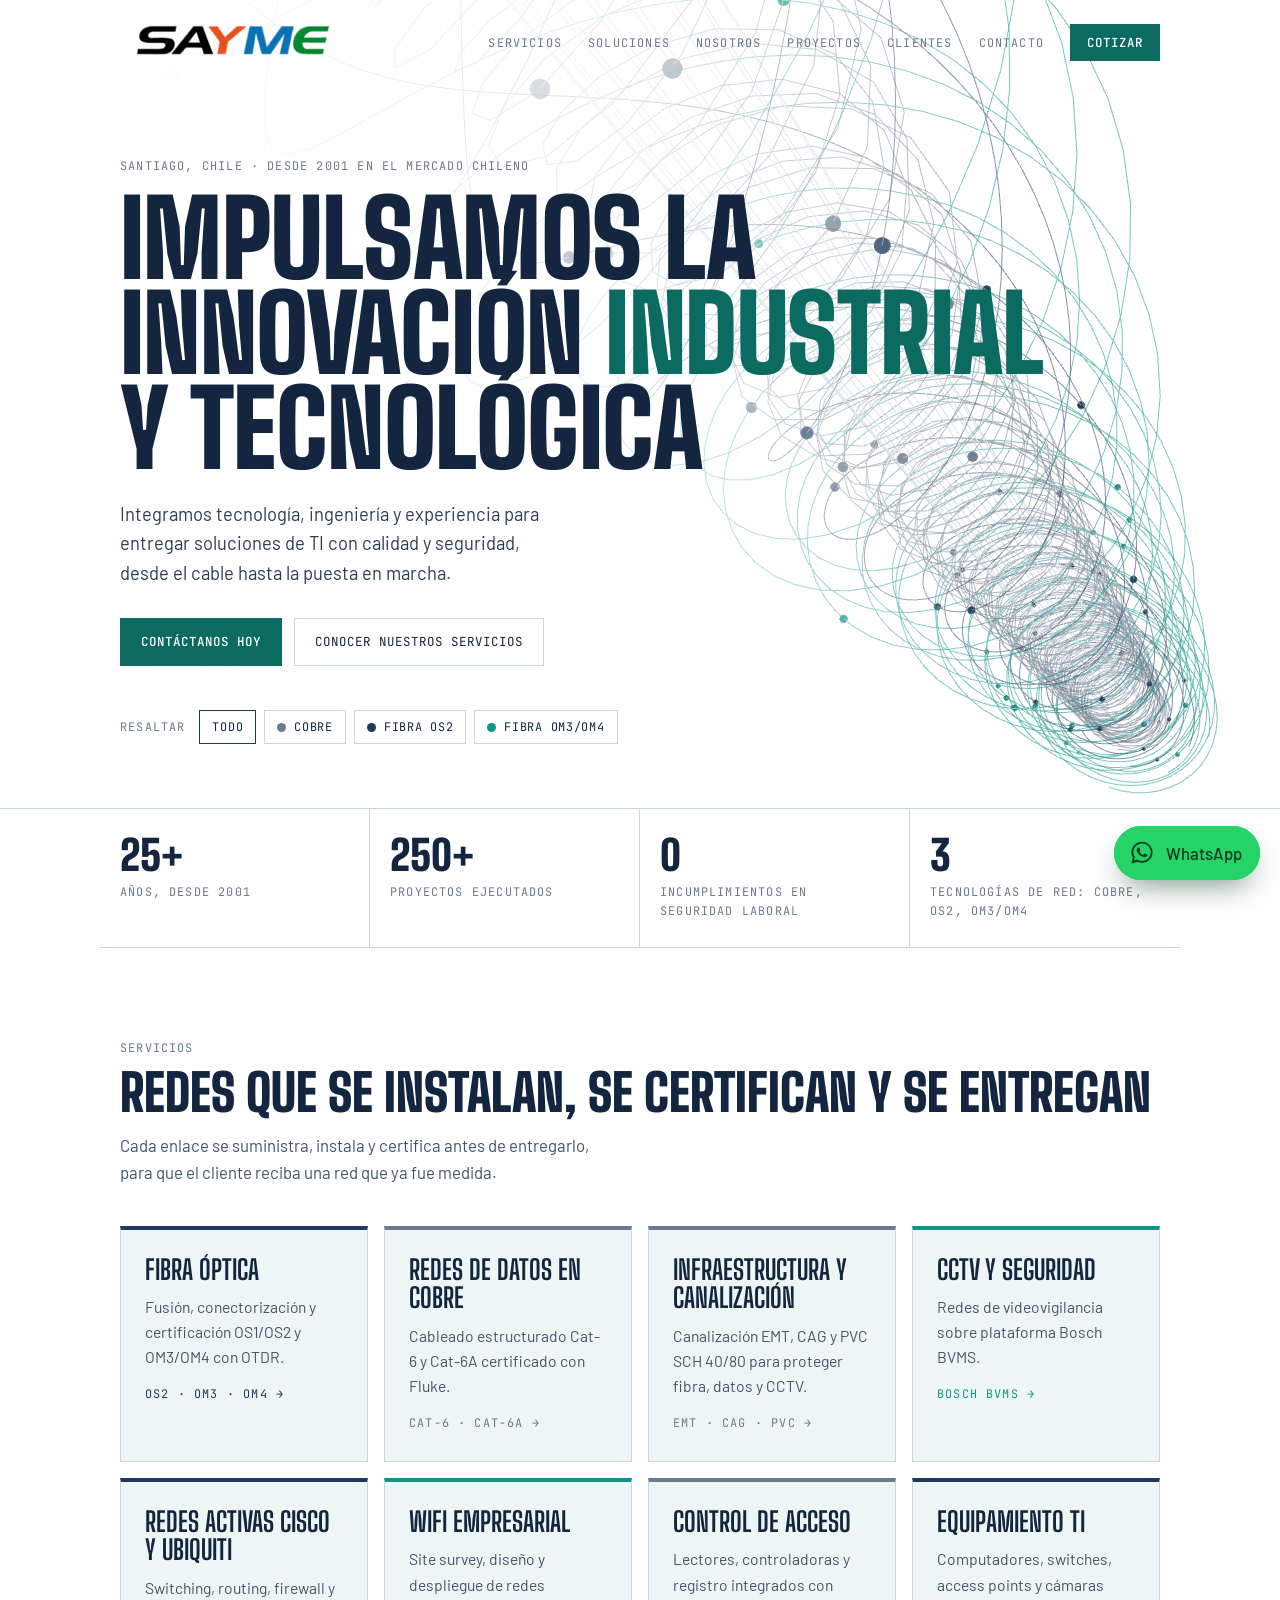
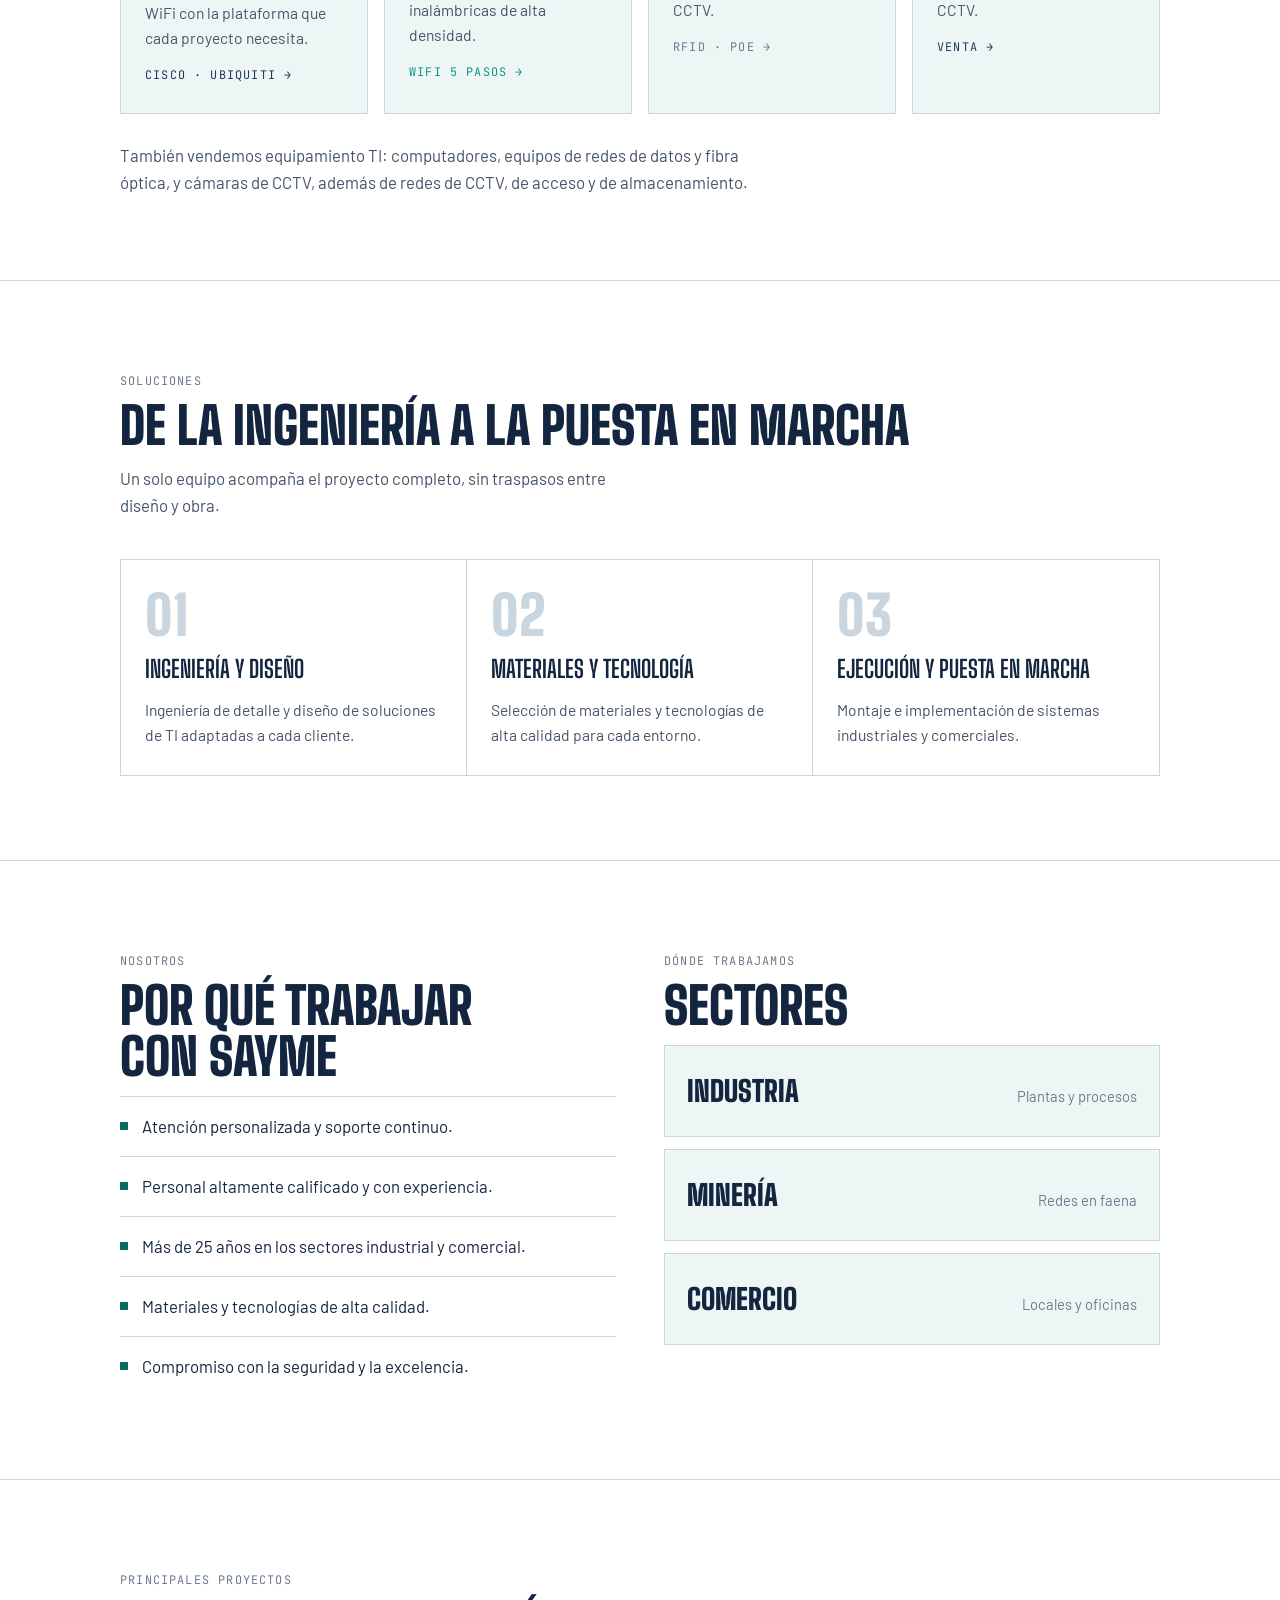
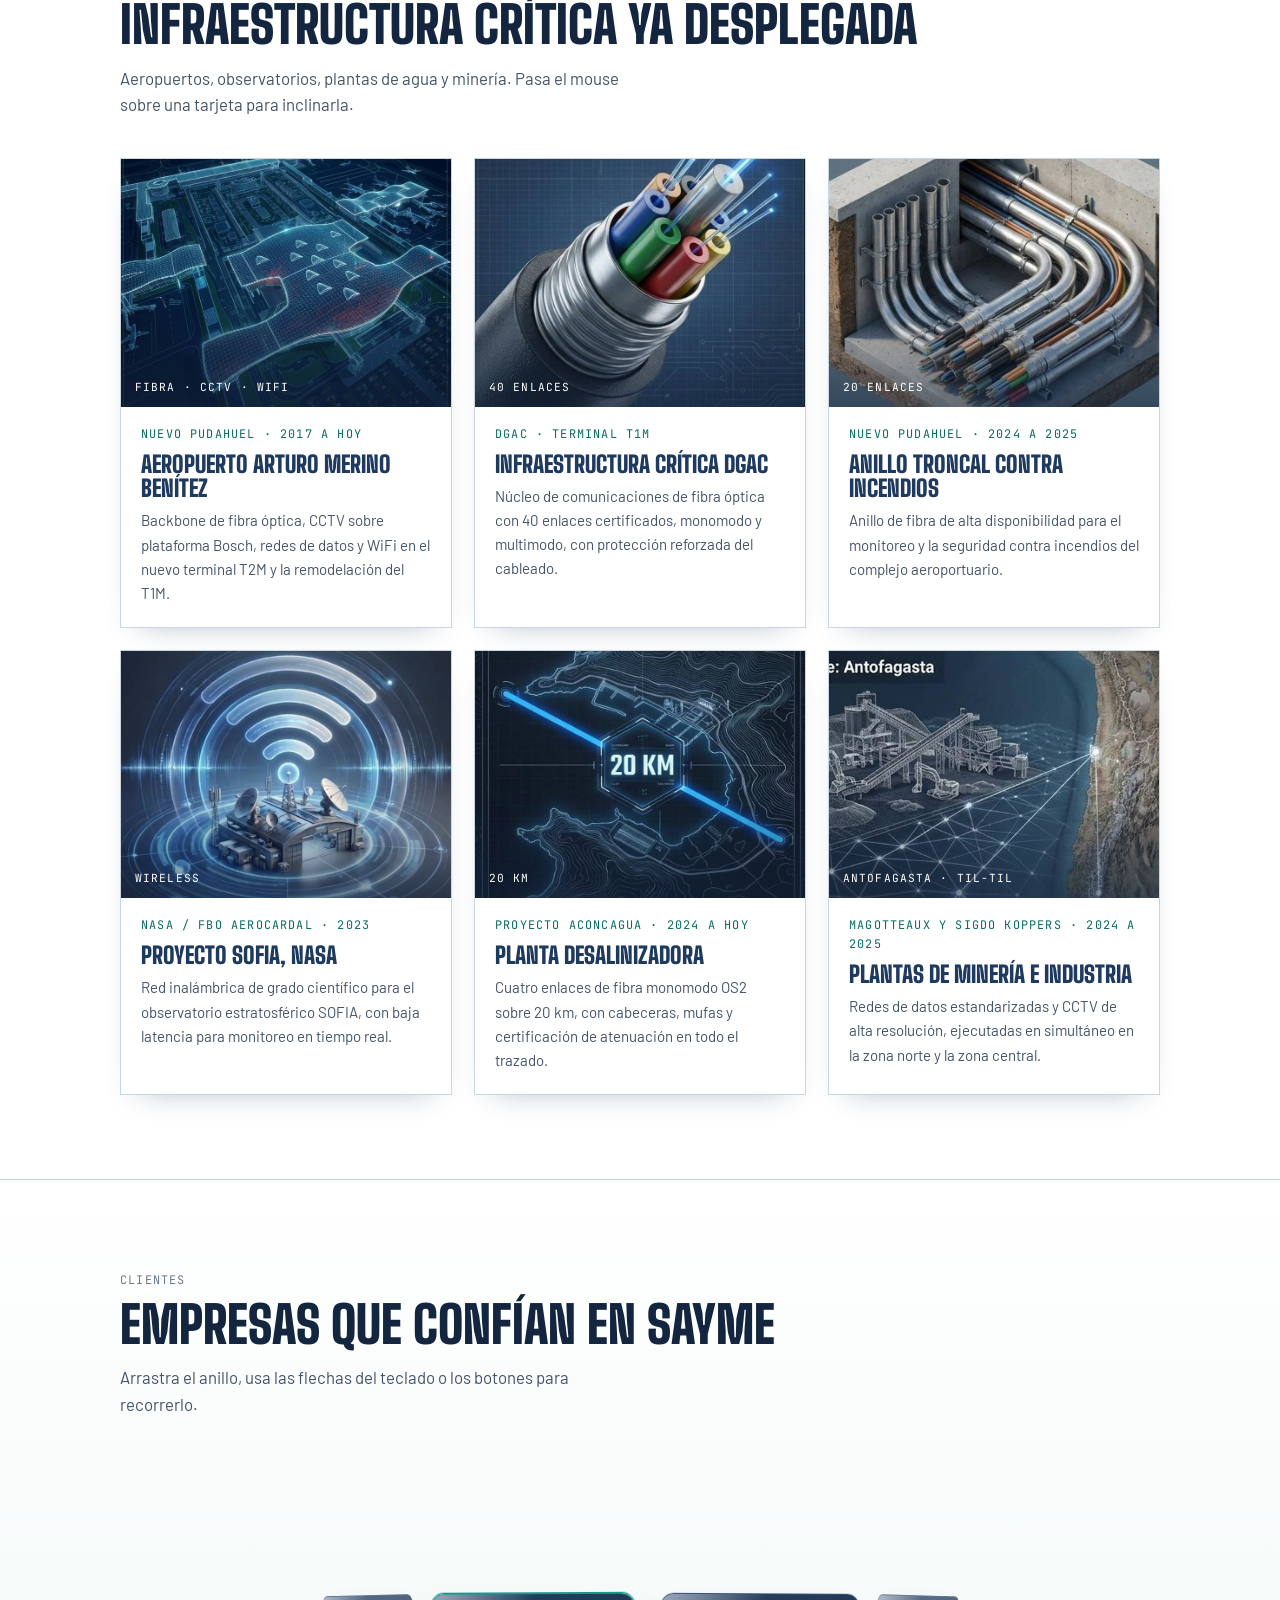
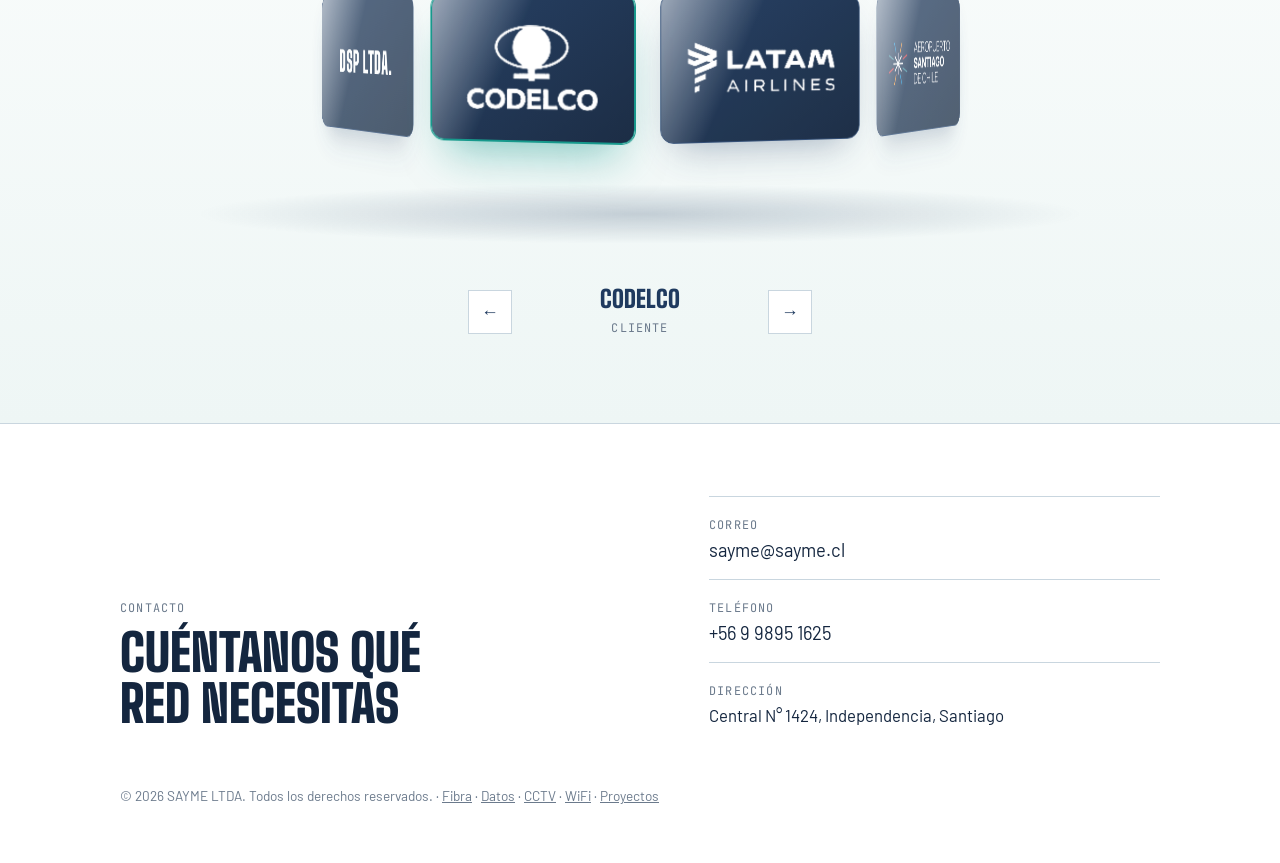
==== index.html @ 75198e33 "Cisco y Ubiquiti con laboratorio 3D (firewall y flujo de datos); Fluke emisor/receptor con mapa de c" ====
<!DOCTYPE html>
<html lang="es">
<head>
<link rel="icon" type="image/svg+xml" href="assets/img/favicon.svg">
<meta charset="utf-8">
<meta name="viewport" content="width=device-width, initial-scale=1">
<title>SAYME, Infraestructura Industrial y Tecnológica</title>
<link rel="preconnect" href="https://fonts.googleapis.com">
<link href="https://fonts.googleapis.com/css2?family=Big+Shoulders+Display:wght@700;900&family=Barlow:wght@400;500&family=JetBrains+Mono:wght@400;500&display=swap" rel="stylesheet">
<style>
.card{transition:transform .2s,box-shadow .2s}.card:hover{transform:translateY(-4px);box-shadow:0 14px 30px rgba(20,38,63,.12)}
@media(max-width:1000px){.cards{grid-template-columns:1fr 1fr!important}}@media(max-width:600px){.cards{grid-template-columns:1fr!important}}
/* Layout: hero con haz de cables 3D a la derecha, luego bloques en rejilla de 1080px.
   Paleta de la propuesta técnica: azul marino, verde azulado y gris pizarra. Pizarra = cobre, marino = fibra OS2, verde azulado = fibra multimodo. */
:root{
  --bg:#ffffff;
  --panel:#eef6f5;     /* tinte de tablas del informe técnico */
  --line:#c9d6df;
  --text:#14263f;
  --muted:#6b7a8c;
  --body:#445468;
  --navy:#1f3a5f;      /* azul de títulos y encabezados del informe: fibra OS2 */
  --teal:#0f9688;      /* verde azulado del informe: fibra multimodo */
  --accent:#0b6b61;    /* verde azulado oscuro: botones, enlaces y acentos */
  --slate:#6b7a8c;     /* gris azulado de encabezados y pies: cobre */
  --f-display:'Big Shoulders Display',Impact,sans-serif;
  --f-body:'Barlow',system-ui,sans-serif;
  --f-mono:'JetBrains Mono',ui-monospace,monospace;
  color-scheme:light;
}
*{box-sizing:border-box;margin:0}
html{scroll-behavior:smooth}
body{background:var(--bg);color:var(--text);font-family:var(--f-body);font-size:1.05rem;line-height:1.6;-webkit-font-smoothing:antialiased}
a{color:inherit}
:focus-visible{outline:2px solid var(--accent);outline-offset:3px}
.wrap{max-width:1080px;margin:0 auto;padding:0 20px}
.mono{font-family:var(--f-mono);font-size:.74rem;letter-spacing:.1em;text-transform:uppercase;color:var(--muted)}

nav{position:absolute;top:0;left:0;right:0;z-index:5}
nav .wrap{display:flex;justify-content:space-between;align-items:center;padding-top:22px;padding-bottom:22px}
.logo{display:block;line-height:0}
.logo img{height:36px;width:auto;display:block}
nav ul{display:flex;gap:26px;list-style:none;padding:0}
nav a.l{font-family:var(--f-mono);font-size:.74rem;letter-spacing:.1em;text-transform:uppercase;text-decoration:none;color:var(--muted);transition:color .2s}
nav a.l:hover{color:var(--text)}

/* HERO */
.hero{position:relative;overflow:hidden;min-height:700px;border-bottom:1px solid var(--line)}
#scene{position:absolute;inset:0;width:100%;height:100%;display:block}
.hero::after{content:"";position:absolute;inset:0;background:linear-gradient(90deg,var(--bg) 12%,rgba(255,255,255,.7) 48%,rgba(255,255,255,0) 78%);pointer-events:none}
.hero .wrap{position:relative;z-index:3;padding-top:150px;padding-bottom:64px}
h1{font-family:var(--f-display);font-weight:900;text-transform:uppercase;line-height:.9;font-size:clamp(3rem,9.5vw,6.6rem);letter-spacing:-.005em;max-width:9em;text-wrap:balance}
h1 span{color:var(--accent)}
.lead{margin-top:24px;max-width:44ch;color:#2b3d52;font-size:1.15rem}
.cta{display:flex;flex-wrap:wrap;gap:12px;margin-top:30px}
.btn{font-family:var(--f-mono);font-size:.78rem;letter-spacing:.08em;text-transform:uppercase;text-decoration:none;padding:13px 20px;border:1px solid var(--line);background:rgba(255,255,255,.9);transition:border-color .2s,transform .2s}
.btn:hover{border-color:var(--accent);transform:translateY(-2px)}
.btn.main{background:var(--accent);border-color:var(--accent);color:#fff;font-weight:500}
.sel{display:flex;flex-wrap:wrap;gap:8px;margin-top:44px;align-items:center}
.sel .mono{margin-right:6px}
.chip{font-family:var(--f-mono);font-size:.74rem;letter-spacing:.06em;text-transform:uppercase;padding:8px 12px;border:1px solid var(--line);background:rgba(255,255,255,.92);color:var(--text);cursor:pointer;display:inline-flex;gap:8px;align-items:center}
.chip i{width:9px;height:9px;border-radius:50%;background:var(--c,var(--muted))}
.chip[aria-pressed="true"]{border-color:var(--c,var(--text))}

/* STRIP */
.strip{display:grid;grid-template-columns:repeat(4,1fr);border-bottom:1px solid var(--line)}
.strip div{padding:26px 20px;border-right:1px solid var(--line)}
.strip div:last-child{border-right:0}
.strip b{display:block;font-family:var(--f-display);font-weight:900;font-size:2.6rem;line-height:1}
.strip span{display:block;margin-top:6px}

/* BLOCKS */
section.blk{padding:84px 0;border-bottom:1px solid var(--line)}
h2{font-family:var(--f-display);font-weight:900;text-transform:uppercase;font-size:clamp(2rem,5vw,3.2rem);line-height:1;margin:8px 0 14px;text-wrap:balance}
.sub{color:var(--body);max-width:56ch;margin-bottom:40px}
.cards{display:grid;grid-template-columns:repeat(4,1fr);gap:16px}
.card{background:var(--panel);border:1px solid var(--line);border-top:4px solid var(--c);padding:26px 24px 28px}
.card h3{font-family:var(--f-display);font-weight:700;font-size:1.7rem;text-transform:uppercase;line-height:1.05;margin-bottom:10px}
.card p{color:var(--body);font-size:.98rem}
.card .mono{display:block;margin-top:16px;color:var(--c)}

.steps{display:grid;grid-template-columns:repeat(3,1fr);gap:0;border:1px solid var(--line)}
.step{padding:28px 24px;border-right:1px solid var(--line);position:relative}
.step:last-child{border-right:0}
.step .n{font-family:var(--f-display);font-weight:900;font-size:3.4rem;line-height:1;color:var(--line)}
.step h3{font-family:var(--f-display);font-weight:700;font-size:1.5rem;text-transform:uppercase;margin:8px 0 8px}
.step p{color:var(--body);font-size:.98rem}

.two{display:grid;grid-template-columns:1fr 1fr;gap:48px}
.list{list-style:none;padding:0;display:grid;gap:0}
.list li{padding:16px 0;border-top:1px solid var(--line);display:flex;gap:14px}
.list li::before{content:"";flex:none;width:8px;height:8px;margin-top:.55em;background:var(--accent)}
.sectors{display:grid;gap:12px}
.sector{padding:22px;background:var(--panel);border:1px solid var(--line);display:flex;justify-content:space-between;align-items:baseline;gap:12px}
.sector b{font-family:var(--f-display);font-weight:900;font-size:1.8rem;text-transform:uppercase}
.sector span{color:var(--muted);font-size:.92rem;text-align:right}

footer{padding:72px 0 56px}
.contact{display:grid;grid-template-columns:1.2fr 1fr;gap:48px;align-items:end}
.contact h2{margin-bottom:0}
.dl{display:grid;gap:14px}
.dl div{border-top:1px solid var(--line);padding-top:12px}
.dl a{text-decoration:none;font-size:1.15rem}
.dl a:hover{color:var(--accent)}
.fine{margin-top:56px;color:var(--muted);font-size:.85rem}



/* PROYECTOS */
.pgrid{display:grid;grid-template-columns:repeat(3,1fr);gap:22px;perspective:1400px}
.pc{--rx:0deg;--ry:0deg;background:#fff;border:1px solid var(--line);overflow:hidden;transform:rotateX(var(--rx)) rotateY(var(--ry));transform-style:preserve-3d;transition:transform .2s ease-out,box-shadow .25s,border-color .25s;box-shadow:0 14px 30px -20px rgba(31,58,95,.4);display:flex;flex-direction:column}
.pc:hover{border-color:var(--teal);box-shadow:0 30px 50px -24px rgba(15,150,136,.5)}
.pc .im{aspect-ratio:4/3;background:#14263f center/cover no-repeat;position:relative;overflow:hidden}
.pc .im::after{content:"";position:absolute;inset:0;background:linear-gradient(180deg,rgba(20,38,63,0) 55%,rgba(20,38,63,.55))}
.pc .im i{position:absolute;left:14px;bottom:10px;z-index:2;font-style:normal;font-family:var(--f-mono);font-size:.7rem;letter-spacing:.1em;text-transform:uppercase;color:#fff}
.pc .tx{padding:18px 20px 22px;display:grid;gap:8px;transform:translateZ(24px)}
.pc h3{font-family:var(--f-display);font-weight:900;text-transform:uppercase;font-size:1.45rem;line-height:1.05;color:var(--navy)}
.pc p{color:var(--body);font-size:.94rem}
.pc .mono{color:var(--accent)}
@media (max-width:820px){.pgrid{grid-template-columns:1fr}}
@media (min-width:821px) and (max-width:1000px){.pgrid{grid-template-columns:repeat(2,1fr)}}

/* CLIENTES: anillo 3D */
.ring-sec{background:linear-gradient(180deg,#fff 0%,var(--panel) 100%);overflow:hidden}
.stage{position:relative;height:420px;perspective:1500px;perspective-origin:50% 38%;margin-top:8px;touch-action:pan-y;cursor:grab;user-select:none}
.stage.drag{cursor:grabbing}
.ring{position:absolute;left:50%;top:50%;width:0;height:0;transform-style:preserve-3d}
.cc{position:absolute;width:var(--cw);height:calc(var(--cw)*.68);left:calc(var(--cw)/-2);top:calc(var(--cw)*-.34);display:grid;place-items:center;background:linear-gradient(145deg,#1f3a5f,#14263f);border:1px solid #2d4a73;border-radius:14px;box-shadow:0 18px 40px -18px rgba(31,58,95,.45);backface-visibility:hidden;transition:box-shadow .25s,border-color .25s;overflow:hidden}
.cc .nm{font-family:var(--f-display);font-weight:900;font-size:2rem;text-transform:uppercase;letter-spacing:.04em;color:#fff;padding:0 12px;text-align:center}
.cc.ph .nm{color:var(--slate);font-size:1.1rem;font-weight:700}
.cc.ph .hint{position:absolute;bottom:10px;left:0;right:0;text-align:center;font-family:var(--f-mono);font-size:.62rem;letter-spacing:.08em;text-transform:uppercase;color:var(--muted)}
.cc.front{border-color:var(--teal);box-shadow:0 0 0 1px var(--teal),0 26px 48px -18px rgba(15,150,136,.55)}
.cc img{max-width:74%;max-height:58%;object-fit:contain}
.cc::after{content:"";position:absolute;inset:0;background:linear-gradient(115deg,rgba(255,255,255,.55) 0%,rgba(255,255,255,0) 40%);pointer-events:none}
.cc input{display:none}
.floor{position:absolute;left:50%;bottom:34px;width:70%;height:60px;transform:translateX(-50%);background:radial-gradient(ellipse at center,rgba(31,58,95,.22),rgba(31,58,95,0) 70%);pointer-events:none}
.rc{display:flex;align-items:center;justify-content:center;gap:18px;margin-top:8px}
.rc button{width:44px;height:44px;border:1px solid var(--line);background:#fff;color:var(--navy);font-size:1.1rem;cursor:pointer;transition:border-color .2s}
.rc button:hover{border-color:var(--teal)}
.rc .cap{min-width:220px;text-align:center}
.rc .cap b{display:block;font-family:var(--f-display);font-weight:900;font-size:1.5rem;text-transform:uppercase;color:var(--navy);line-height:1.1}
@media (max-width:820px){.stage{height:340px}}

@media (max-width:820px){
  nav ul{display:none}
  .hero{min-height:640px}
  .hero::after{background:linear-gradient(180deg,rgba(255,255,255,.2),var(--bg) 94%)}
  .hero .wrap{padding-top:130px}
  .strip{grid-template-columns:repeat(2,1fr)}
  .strip div:nth-child(2){border-right:0}
  .strip div:nth-child(-n+2){border-bottom:1px solid var(--line)}
  .cards,.steps,.two,.contact{grid-template-columns:1fr}
  .step{border-right:0;border-bottom:1px solid var(--line)}
  .step:last-child{border-bottom:0}
  .two,.contact{gap:32px}
}
@media (prefers-reduced-motion:reduce){html{scroll-behavior:auto}.btn,nav a.l{transition:none}}
.wa-fab{position:fixed;right:20px;bottom:20px;z-index:60;display:flex;align-items:center;gap:10px;background:var(--wa);color:#073b1f;text-decoration:none;font-weight:500;padding:13px 18px 13px 14px;border-radius:999px;box-shadow:0 14px 30px -10px rgba(7,59,31,.55);transition:transform .2s}
.wa-fab:hover{transform:translateY(-3px)}
.wa-fab svg{width:28px;height:28px}
.wa-fab::before{content:"";position:absolute;inset:0;border-radius:999px;border:2px solid var(--wa);animation:pulse 2.4s ease-out infinite;pointer-events:none}
@keyframes pulse{0%{transform:scale(1);opacity:.7}100%{transform:scale(1.25);opacity:0}}
.wa-fab{--wa:#25d366}@media(max-width:700px){.wa-fab span{display:none}.wa-fab{padding:13px}}</style>
</head>
<body>

<nav>
  <div class="wrap">
    <a class="logo" href="#top" aria-label="SAYME, inicio"><img alt="SAYME" src="assets/img/home/img01.png"></a>
    <ul>
      <li><a class="l" href="#servicios">Servicios</a></li>
      <li><a class="l" href="#soluciones">Soluciones</a></li>
      <li><a class="l" href="nosotros.html">Nosotros</a></li>
      <li><a class="l" href="proyectos.html">Proyectos</a></li>
      <li><a class="l" href="#clientes">Clientes</a></li>
      <li><a class="l" href="contacto.html">Contacto</a></li>
      <li><a class="btn main" style="padding:9px 16px" href="contacto.html">Cotizar</a></li>
    </ul>
  </div>
</nav>

<header class="hero" id="top">
  <canvas id="scene" aria-label="Haz 3D de cables de cobre y fibra óptica con pulsos de luz viajando por cada hebra"></canvas>
  <div class="wrap">
    <span class="mono">Santiago, Chile · Desde 2001 en el mercado chileno</span>
    <h1 style="margin-top:14px">Impulsamos la innovación <span>industrial</span> y tecnológica</h1>
    <p class="lead">Integramos tecnología, ingeniería y experiencia para entregar soluciones de TI con calidad y seguridad, desde el cable hasta la puesta en marcha.</p>
    <div class="cta">
      <a class="btn main" href="contacto.html">Contáctanos hoy</a>
      <a class="btn" href="#servicios">Conocer nuestros servicios</a>
    </div>
    <div class="sel" role="group" aria-label="Resaltar tipo de cableado">
      <span class="mono">Resaltar</span>
      <button class="chip" data-g="-1" aria-pressed="true" style="--c:#1f3a5f">Todo</button>
      <button class="chip" data-g="0" aria-pressed="false" style="--c:var(--slate)"><i></i>Cobre</button>
      <button class="chip" data-g="1" aria-pressed="false" style="--c:var(--navy)"><i></i>Fibra OS2</button>
      <button class="chip" data-g="2" aria-pressed="false" style="--c:var(--teal)"><i></i>Fibra OM3/OM4</button>
    </div>
  </div>
</header>

<div class="strip wrap" style="padding:0">
  <div><b>25+</b><span class="mono">años, desde 2001</span></div>
  <div><b>250+</b><span class="mono">proyectos ejecutados</span></div>
  <div><b>0</b><span class="mono">incumplimientos en seguridad laboral</span></div>
  <div><b>3</b><span class="mono">tecnologías de red: cobre, OS2, OM3/OM4</span></div>
</div>

<section class="blk" id="servicios">
  <div class="wrap">
    <span class="mono">Servicios</span>
    <h2>Redes que se instalan, se certifican y se entregan</h2>
    <p class="sub">Cada enlace se suministra, instala y certifica antes de entregarlo, para que el cliente reciba una red que ya fue medida.</p>
    <div class="cards">
      <a class="card" href="fibra-optica.html" style="--c:var(--navy);text-decoration:none;color:inherit;display:block"><h3>Fibra óptica</h3><p>Fusión, conectorización y certificación OS1/OS2 y OM3/OM4 con OTDR.</p><span class="mono">OS2 · OM3 · OM4 &rarr;</span></a>
      <a class="card" href="redes-de-datos.html" style="--c:var(--slate);text-decoration:none;color:inherit;display:block"><h3>Redes de datos en cobre</h3><p>Cableado estructurado Cat-6 y Cat-6A certificado con Fluke.</p><span class="mono">Cat-6 · Cat-6A &rarr;</span></a>
      <a class="card" href="infraestructura-canalizacion.html" style="--c:var(--slate);text-decoration:none;color:inherit;display:block"><h3>Infraestructura y canalización</h3><p>Canalización EMT, CAG y PVC SCH 40/80 para proteger fibra, datos y CCTV.</p><span class="mono">EMT · CAG · PVC &rarr;</span></a>
      <a class="card" href="cctv-seguridad.html" style="--c:var(--teal);text-decoration:none;color:inherit;display:block"><h3>CCTV y seguridad</h3><p>Redes de videovigilancia sobre plataforma Bosch BVMS.</p><span class="mono">Bosch BVMS &rarr;</span></a>
      <a class="card" href="redes-cisco.html" style="--c:var(--navy);text-decoration:none;color:inherit;display:block"><h3>Redes activas Cisco y Ubiquiti</h3><p>Switching, routing, firewall y WiFi con la plataforma que cada proyecto necesita.</p><span class="mono">Cisco · Ubiquiti &rarr;</span></a>
      <a class="card" href="wifi.html" style="--c:var(--teal);text-decoration:none;color:inherit;display:block"><h3>WiFi empresarial</h3><p>Site survey, diseño y despliegue de redes inalámbricas de alta densidad.</p><span class="mono">WiFi 5 pasos &rarr;</span></a>
      <a class="card" href="control-de-acceso.html" style="--c:var(--slate);text-decoration:none;color:inherit;display:block"><h3>Control de acceso</h3><p>Lectores, controladoras y registro integrados con CCTV.</p><span class="mono">RFID · PoE &rarr;</span></a>
      <a class="card" href="equipamiento-ti.html" style="--c:var(--navy);text-decoration:none;color:inherit;display:block"><h3>Equipamiento TI</h3><p>Computadores, switches, access points y cámaras CCTV.</p><span class="mono">Venta &rarr;</span></a>
    </div>
    <p style="margin-top:28px;color:var(--body);max-width:70ch">También vendemos equipamiento TI: computadores, equipos de redes de datos y fibra óptica, y cámaras de CCTV, además de redes de CCTV, de acceso y de almacenamiento.</p>
  </div>
</section>

<section class="blk" id="soluciones">
  <div class="wrap">
    <span class="mono">Soluciones</span>
    <h2>De la ingeniería a la puesta en marcha</h2>
    <p class="sub">Un solo equipo acompaña el proyecto completo, sin traspasos entre diseño y obra.</p>
    <div class="steps">
      <div class="step"><div class="n">01</div><h3>Ingeniería y diseño</h3><p>Ingeniería de detalle y diseño de soluciones de TI adaptadas a cada cliente.</p></div>
      <div class="step"><div class="n">02</div><h3>Materiales y tecnología</h3><p>Selección de materiales y tecnologías de alta calidad para cada entorno.</p></div>
      <div class="step"><div class="n">03</div><h3>Ejecución y puesta en marcha</h3><p>Montaje e implementación de sistemas industriales y comerciales.</p></div>
    </div>
  </div>
</section>

<section class="blk" id="nosotros">
  <div class="wrap two">
    <div>
      <span class="mono">Nosotros</span>
      <h2>Por qué trabajar con SAYME</h2>
      <ul class="list">
        <li>Atención personalizada y soporte continuo.</li>
        <li>Personal altamente calificado y con experiencia.</li>
        <li>Más de 25 años en los sectores industrial y comercial.</li>
        <li>Materiales y tecnologías de alta calidad.</li>
        <li>Compromiso con la seguridad y la excelencia.</li>
      </ul>
    </div>
    <div>
      <span class="mono">Dónde trabajamos</span>
      <h2>Sectores</h2>
      <div class="sectors">
        <div class="sector"><b>Industria</b><span>Plantas y procesos</span></div>
        <div class="sector"><b>Minería</b><span>Redes en faena</span></div>
        <div class="sector"><b>Comercio</b><span>Locales y oficinas</span></div>
      </div>
    </div>
  </div>
</section>

<section class="blk" id="proyectos">
  <div class="wrap">
    <span class="mono">Principales proyectos</span>
    <h2>Infraestructura crítica ya desplegada</h2>
    <p class="sub">Aeropuertos, observatorios, plantas de agua y minería. Pasa el mouse sobre una tarjeta para inclinarla.</p>
    <div class="pgrid" id="pgrid">
      <article class="pc"><div class="im" style="background-image:url(assets/img/home/img02.jpg)" role="img" aria-label="Aeropuerto Arturo Merino Benítez"><i>Fibra · CCTV · WiFi</i></div>
        <div class="tx"><span class="mono">Nuevo Pudahuel · 2017 a hoy</span><h3>Aeropuerto Arturo Merino Benítez</h3><p>Backbone de fibra óptica, CCTV sobre plataforma Bosch, redes de datos y WiFi en el nuevo terminal T2M y la remodelación del T1M.</p></div></article>
      <article class="pc"><div class="im" style="background-image:url(assets/img/home/img03.jpg)" role="img" aria-label="Infraestructura crítica DGAC"><i>40 enlaces</i></div>
        <div class="tx"><span class="mono">DGAC · Terminal T1M</span><h3>Infraestructura crítica DGAC</h3><p>Núcleo de comunicaciones de fibra óptica con 40 enlaces certificados, monomodo y multimodo, con protección reforzada del cableado.</p></div></article>
      <article class="pc"><div class="im" style="background-image:url(assets/img/home/img04.jpg)" role="img" aria-label="Anillo troncal contra incendios"><i>20 enlaces</i></div>
        <div class="tx"><span class="mono">Nuevo Pudahuel · 2024 a 2025</span><h3>Anillo troncal contra incendios</h3><p>Anillo de fibra de alta disponibilidad para el monitoreo y la seguridad contra incendios del complejo aeroportuario.</p></div></article>
      <article class="pc"><div class="im" style="background-image:url(assets/img/home/img05.jpg)" role="img" aria-label="Proyecto SOFIA, NASA"><i>Wireless</i></div>
        <div class="tx"><span class="mono">NASA / FBO Aerocardal · 2023</span><h3>Proyecto SOFIA, NASA</h3><p>Red inalámbrica de grado científico para el observatorio estratosférico SOFIA, con baja latencia para monitoreo en tiempo real.</p></div></article>
      <article class="pc"><div class="im" style="background-image:url(assets/img/home/img06.jpg)" role="img" aria-label="Planta desalinizadora"><i>20 km</i></div>
        <div class="tx"><span class="mono">Proyecto Aconcagua · 2024 a hoy</span><h3>Planta desalinizadora</h3><p>Cuatro enlaces de fibra monomodo OS2 sobre 20 km, con cabeceras, mufas y certificación de atenuación en todo el trazado.</p></div></article>
      <article class="pc"><div class="im" style="background-image:url(assets/img/home/img07.jpg)" role="img" aria-label="Plantas de minería e industria"><i>Antofagasta · Til-Til</i></div>
        <div class="tx"><span class="mono">Magotteaux y Sigdo Koppers · 2024 a 2025</span><h3>Plantas de minería e industria</h3><p>Redes de datos estandarizadas y CCTV de alta resolución, ejecutadas en simultáneo en la zona norte y la zona central.</p></div></article>
    </div>
  </div>
</section>

<section class="blk ring-sec" id="clientes">
  <div class="wrap">
    <span class="mono">Clientes</span>
    <h2>Empresas que confían en SAYME</h2>
    <p class="sub">Arrastra el anillo, usa las flechas del teclado o los botones para recorrerlo.</p>
  </div>
  <div class="stage" id="stage" tabindex="0" aria-roledescription="carrusel" aria-label="Carrusel 3D de clientes">
    <div class="ring" id="ring"></div>
    <div class="floor"></div>
  </div>
  <div class="rc">
    <button id="prev" aria-label="Cliente anterior">&#8592;</button>
    <div class="cap" aria-live="polite"><b id="capName">Flesan</b><span class="mono" id="capSub">Cliente</span></div>
    <button id="next" aria-label="Cliente siguiente">&#8594;</button>
  </div>
</section>

<footer id="contacto">
  <div class="wrap">
    <div class="contact">
      <div>
        <span class="mono">Contacto</span>
        <h2>Cuéntanos qué red necesitas</h2>
      </div>
      <div class="dl">
        <div><span class="mono">Correo</span><br><a href="mailto:sayme@sayme.cl">sayme@sayme.cl</a></div>
        <div><span class="mono">Teléfono</span><br><a href="tel:+56998951625">+56 9 9895 1625</a></div>
        <div><span class="mono">Dirección</span><br>Central N° 1424, Independencia, Santiago</div>
      </div>
    </div>
    <p class="fine">&copy; 2026 SAYME LTDA. Todos los derechos reservados. · <a href="fibra-optica.html">Fibra</a> · <a href="redes-de-datos.html">Datos</a> · <a href="cctv-seguridad.html">CCTV</a> · <a href="wifi.html">WiFi</a> · <a href="proyectos.html">Proyectos</a></p>
  </div>
</footer>
<a class="wa-fab" data-wa="1" href="#" aria-label="Escribir por WhatsApp"><svg viewBox="0 0 32 32" aria-hidden="true"><path fill="#073b1f" d="M16.04 3C9.4 3 4 8.4 4 15.04c0 2.12.55 4.18 1.6 6L4 28l7.1-1.86a12 12 0 0 0 4.94 1.06h.01C22.7 27.2 28 21.8 28 15.16 28 8.5 22.7 3 16.04 3zm0 22.1a9.9 9.9 0 0 1-5.04-1.38l-.36-.21-3.76.98 1-3.66-.24-.38a9.9 9.9 0 0 1-1.52-5.3c0-5.5 4.48-9.96 9.98-9.96 5.5 0 9.96 4.46 9.96 9.96 0 5.5-4.46 9.95-9.96 9.95zm5.46-7.45c-.3-.15-1.77-.87-2.04-.97-.28-.1-.48-.15-.68.15-.2.3-.78.97-.95 1.17-.18.2-.35.22-.65.07-.3-.15-1.26-.46-2.4-1.48-.9-.8-1.5-1.77-1.67-2.07-.18-.3-.02-.46.13-.6.13-.13.3-.35.45-.52.15-.18.2-.3.3-.5.1-.2.05-.38-.02-.53-.08-.15-.68-1.64-.93-2.25-.25-.58-.5-.5-.68-.5h-.58c-.2 0-.53.08-.8.38-.28.3-1.05 1.03-1.05 2.5s1.08 2.9 1.23 3.1c.15.2 2.12 3.24 5.14 4.54.72.3 1.28.5 1.72.64.72.23 1.38.2 1.9.12.58-.09 1.77-.72 2.02-1.42.25-.7.25-1.3.18-1.42-.08-.13-.28-.2-.58-.35z"/></svg><span>WhatsApp</span></a>
<script src="assets/js/config.js"></script>
<script src="assets/js/site.js"></script>

<script src="assets/vendor/three.min.js"></script>
<script>
(function(){
  if(!window.THREE) return;
  var canvas=document.getElementById('scene');
  var reduce=matchMedia('(prefers-reduced-motion: reduce)').matches;
  var renderer=new THREE.WebGLRenderer({canvas:canvas,antialias:true,alpha:true});
  renderer.setPixelRatio(Math.min(devicePixelRatio,2));
  var scene=new THREE.Scene();
  var camera=new THREE.PerspectiveCamera(50,1,.1,100);
  camera.position.set(0,0,9);
  var root=new THREE.Group(); scene.add(root);

  var L=34, ZSTART=-22;           /* largo del haz y su inicio en z */
  var cfg=[
    {color:0x6b7a8c,n:8, twist:16, r:1.05, pulses:4, speed:.10},   /* cobre (pizarra): pares muy trenzados */
    {color:0x1f3a5f,n:6, twist:3,  r:1.55, pulses:5, speed:.22},   /* OS2 (marino): hebras largas y rápidas */
    {color:0x0f9688,n:8, twist:5,  r:2.05, pulses:4, speed:.16}    /* OM3/OM4 (verde azulado) */
  ];
  var groups=[];
  var dc=document.createElement('canvas');dc.width=dc.height=32;var dx=dc.getContext('2d');dx.fillStyle='#fff';dx.beginPath();dx.arc(16,16,14,0,7);dx.fill();
  var dot=new THREE.CanvasTexture(dc);

  cfg.forEach(function(c,gi){
    var strands=[], lineMats=[], N=c.n;
    var g={c:c,strands:[],lines:[],pts:null,pp:null,pk:[],target:1,op:1};
    var SEG=220;
    for(var s=0;s<N;s++){
      var phase=(s/N)*Math.PI*2, rr=c.r*(0.9+0.2*((s%3)/2));
      var pos=new Float32Array((SEG+1)*3);
      for(var k=0;k<=SEG;k++){
        var u=k/SEG, a=phase+u*c.twist*Math.PI*2*(L/34);
        pos[k*3]=Math.cos(a)*rr; pos[k*3+1]=Math.sin(a)*rr; pos[k*3+2]=ZSTART+u*L;
      }
      var geo=new THREE.BufferGeometry();
      geo.setAttribute('position',new THREE.BufferAttribute(pos,3));
      var mat=new THREE.LineBasicMaterial({color:c.color,transparent:true,opacity:.5});
      var line=new THREE.Line(geo,mat); root.add(line);
      g.lines.push(line);
      g.strands.push({phase:phase,rr:rr});
      for(var p=0;p<c.pulses;p++) g.pk.push({s:s,u:Math.random()});
    }
    g.pp=new Float32Array(g.pk.length*3);
    var pg=new THREE.BufferGeometry();
    pg.setAttribute('position',new THREE.BufferAttribute(g.pp,3));
    g.pm=new THREE.PointsMaterial({color:c.color,size:.24,map:dot,alphaTest:.3,transparent:true,opacity:1,depthWrite:false});
    g.pts=new THREE.Points(pg,g.pm); root.add(g.pts);
    groups.push(g);
  });

  /* núcleo: cilindro tenue que da la sensación de manguera */
  var core=new THREE.Mesh(new THREE.CylinderGeometry(.5,.5,L,16,1,true),new THREE.MeshBasicMaterial({color:0xc9d6df,wireframe:true,transparent:true,opacity:.6}));
  core.rotation.x=Math.PI/2; core.position.z=ZSTART+L/2; root.add(core);

  var active=-1;
  var chips=document.querySelectorAll('.chip');
  chips.forEach(function(b){b.addEventListener('click',function(){
    active=parseInt(b.dataset.g,10);
    chips.forEach(function(o){o.setAttribute('aria-pressed',o===b?'true':'false');});
  });});

  function resize(){
    var w=canvas.clientWidth,h=canvas.clientHeight;
    renderer.setSize(w,h,false);
    camera.aspect=w/h; camera.updateProjectionMatrix();
    root.position.x = w>820 ? 2.8 : 0;
    root.position.y = w>820 ? 0 : 1.4;
  }
  addEventListener('resize',resize); resize();

  var mx=0,my=0;
  addEventListener('pointermove',function(e){mx=e.clientX/innerWidth-.5;my=e.clientY/innerHeight-.5;});

  /* el haz está inclinado para que se vea en perspectiva */
  root.rotation.x=-.5; root.rotation.y=-.55;
  var base={x:-.5,y:-.55}, spin=0, last=performance.now();

  function frame(now){
    var dt=Math.min((now-last)/1000,.05); last=now;
    if(!reduce) spin+=dt*.18;
    root.rotation.z=spin;
    root.rotation.x+=((base.x+my*.35)-root.rotation.x)*.05;
    root.rotation.y+=((base.y+mx*.5)-root.rotation.y)*.05;

    groups.forEach(function(g,gi){
      var on=(active===-1||active===gi);
      var tl=on?.55:.07, tp=on?1:.12;
      g.op+=((on?1:0)-g.op)*.08;
      g.lines.forEach(function(l){l.material.opacity+=(tl-l.material.opacity)*.08;});
      g.pm.opacity+=(tp-g.pm.opacity)*.08;
      g.pm.size=.24+(on&&active!==-1?.08:0);
      for(var i=0;i<g.pk.length;i++){
        var p=g.pk[i];
        if(!reduce) p.u+=dt*g.c.speed;
        if(p.u>1) p.u-=1;
        var st=g.strands[p.s], a=st.phase+p.u*g.c.twist*Math.PI*2;
        g.pp[i*3]=Math.cos(a)*st.rr; g.pp[i*3+1]=Math.sin(a)*st.rr; g.pp[i*3+2]=ZSTART+p.u*L;
      }
      g.pts.geometry.attributes.position.needsUpdate=true;
    });
    renderer.render(scene,camera);
    requestAnimationFrame(frame);
  }
  requestAnimationFrame(frame);
})();
</script>
<script>
(function(){
  /* Logos y nombres tomados de la presentación corporativa SAYME 2026 */
  var LOGO={codelco:'assets/img/home/img08.png',latam:'assets/img/home/img09.png',aeropuerto:'assets/img/home/img10.png',airfrance:'assets/img/home/img11.png',sodexo:'assets/img/home/img12.png',flesan:'assets/img/home/img13.png'};
  var CLIENTS=[
    {n:'Codelco',i:'codelco'},{n:'LATAM Airlines',i:'latam'},{n:'Aeropuerto de Santiago',i:'aeropuerto'},{n:'Vinci & Astaldi'},{n:'Air France',i:'airfrance'},
    {n:'Sodexo',i:'sodexo'},{n:'Spevi'},{n:'Flesan',i:'flesan'},{n:'Saba'},{n:'DSP Ltda.'}
  ];
  var stage=document.getElementById('stage'),ring=document.getElementById('ring');
  var N=CLIENTS.length,step=360/N,cards=[];
  var reduce=matchMedia('(prefers-reduced-motion: reduce)').matches;
  CLIENTS.forEach(function(c){
    var el=document.createElement('div');el.className='cc';
    if(c.i){var im=new Image();im.src=LOGO[c.i];im.alt=c.n;im.draggable=false;el.appendChild(im);}
    else{var sp=document.createElement('span');sp.className='nm';sp.textContent=c.n;el.appendChild(sp);}
    ring.appendChild(el);cards.push(el);
  });
  var CW=220,R=330,rot=0,vel=0,drag=false,lastX=0,auto=!reduce,tx=0,ty=0,tgt=null;
  function layout(){
    var w=stage.clientWidth;CW=w<560?150:220;
    R=Math.round((CW*1.12)/2/Math.tan(Math.PI/N));
    stage.style.setProperty('--cw',CW+'px');
    stage.style.perspective=(w<560?1000:1500)+'px';
  }
  addEventListener('resize',layout);layout();
  var capName=document.getElementById('capName'),capSub=document.getElementById('capSub'),lastFront=-1;
  function update(){
    var best=0,bd=999;
    cards.forEach(function(el,i){
      var a=((i*step+rot)%360+540)%360-180;
      var f=Math.cos(a*Math.PI/180);
      el.style.transform='rotateY('+(i*step)+'deg) translateZ('+R+'px)';
      el.style.opacity=(.3+.7*Math.pow((f+1)/2,2)).toFixed(3);
      el.style.zIndex=Math.round(f*100)+100;
      if(Math.abs(a)<bd){bd=Math.abs(a);best=i;}
    });
    cards.forEach(function(el,i){el.classList.toggle('front',i===best);});
    ring.style.transform='translateZ('+(-R)+'px) rotateX('+(-ty*6)+'deg) rotateY('+(rot+tx*10)+'deg)';
    if(best!==lastFront){lastFront=best;capName.textContent=CLIENTS[best].n;capSub.textContent='Cliente';}
  }
  function snap(){tgt=Math.round(rot/step)*step;}
  stage.addEventListener('pointerdown',function(e){drag=true;lastX=e.clientX;vel=0;tgt=null;auto=false;stage.classList.add('drag');});
  addEventListener('pointermove',function(e){
    var r=stage.getBoundingClientRect();tx=((e.clientX-r.left)/r.width-.5);ty=((e.clientY-r.top)/r.height-.5);
    if(!drag)return;var dx=e.clientX-lastX;lastX=e.clientX;rot+=dx*.35;vel=dx*.35;
  });
  addEventListener('pointerup',function(){if(!drag)return;drag=false;stage.classList.remove('drag');});
  function go(d){tgt=(tgt===null?Math.round(rot/step)*step:tgt)-d*step;auto=false;}
  document.getElementById('prev').onclick=function(){go(-1);};
  document.getElementById('next').onclick=function(){go(1);};
  stage.addEventListener('keydown',function(e){if(e.key==='ArrowLeft'){go(-1);e.preventDefault();}if(e.key==='ArrowRight'){go(1);e.preventDefault();}});
  var idle=0,last=performance.now();
  function frame(now){
    var dt=Math.min((now-last)/1000,.05);last=now;
    if(drag){idle=0;}
    else if(Math.abs(vel)>.02){rot+=vel;vel*=.94;idle=0;if(Math.abs(vel)<=.3)snap();}
    else if(tgt!==null){rot+=(tgt-rot)*.12;if(Math.abs(tgt-rot)<.05){rot=tgt;tgt=null;}idle=0;}
    else{idle+=dt;if(!reduce&&idle>3)auto=true;if(auto)rot-=dt*9;}
    update();requestAnimationFrame(frame);
  }
  requestAnimationFrame(frame);

  /* inclinación 3D de las tarjetas de proyectos */
  if(!reduce){document.querySelectorAll('.pc').forEach(function(c){
    c.addEventListener('pointermove',function(e){var r=c.getBoundingClientRect();var x=(e.clientX-r.left)/r.width-.5,y=(e.clientY-r.top)/r.height-.5;c.style.setProperty('--ry',(x*10)+'deg');c.style.setProperty('--rx',(-y*10)+'deg');});
    c.addEventListener('pointerleave',function(){c.style.setProperty('--ry','0deg');c.style.setProperty('--rx','0deg');});
  });}
})();
</script>
</body>
</html>
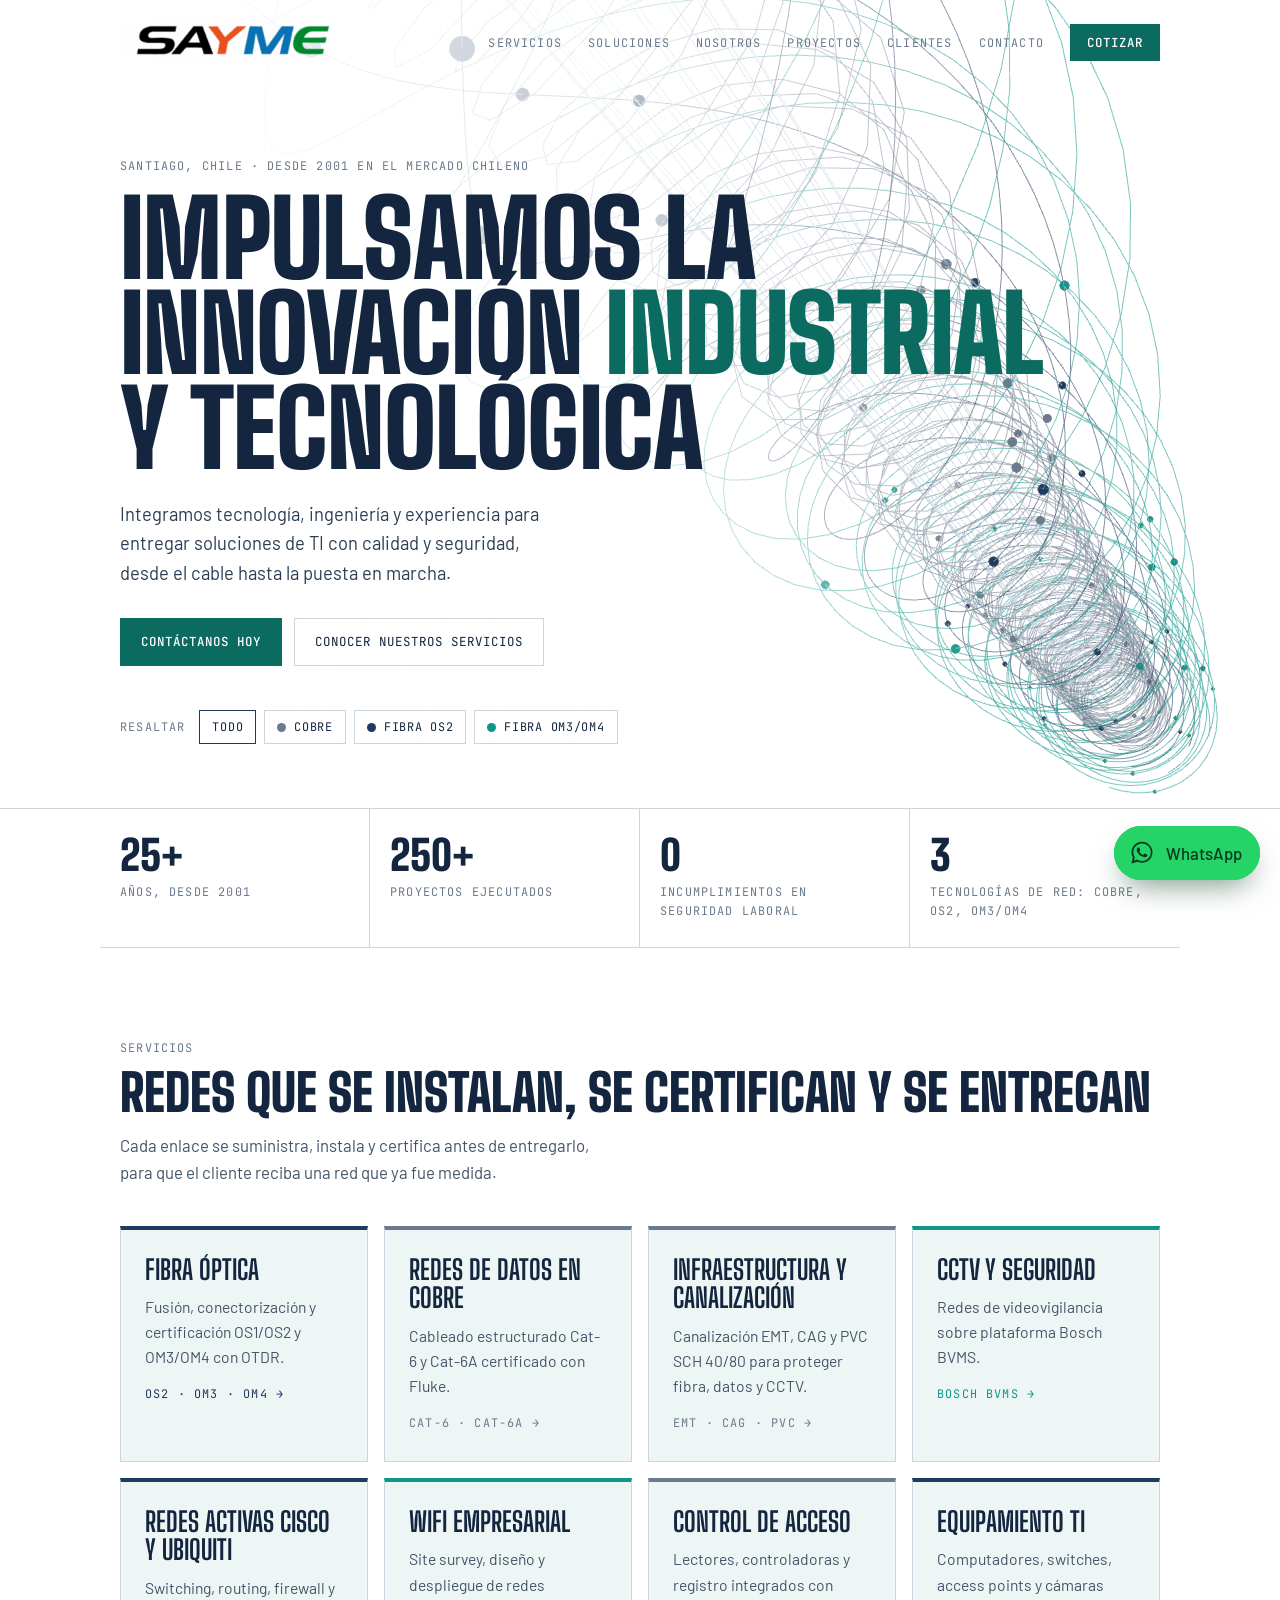
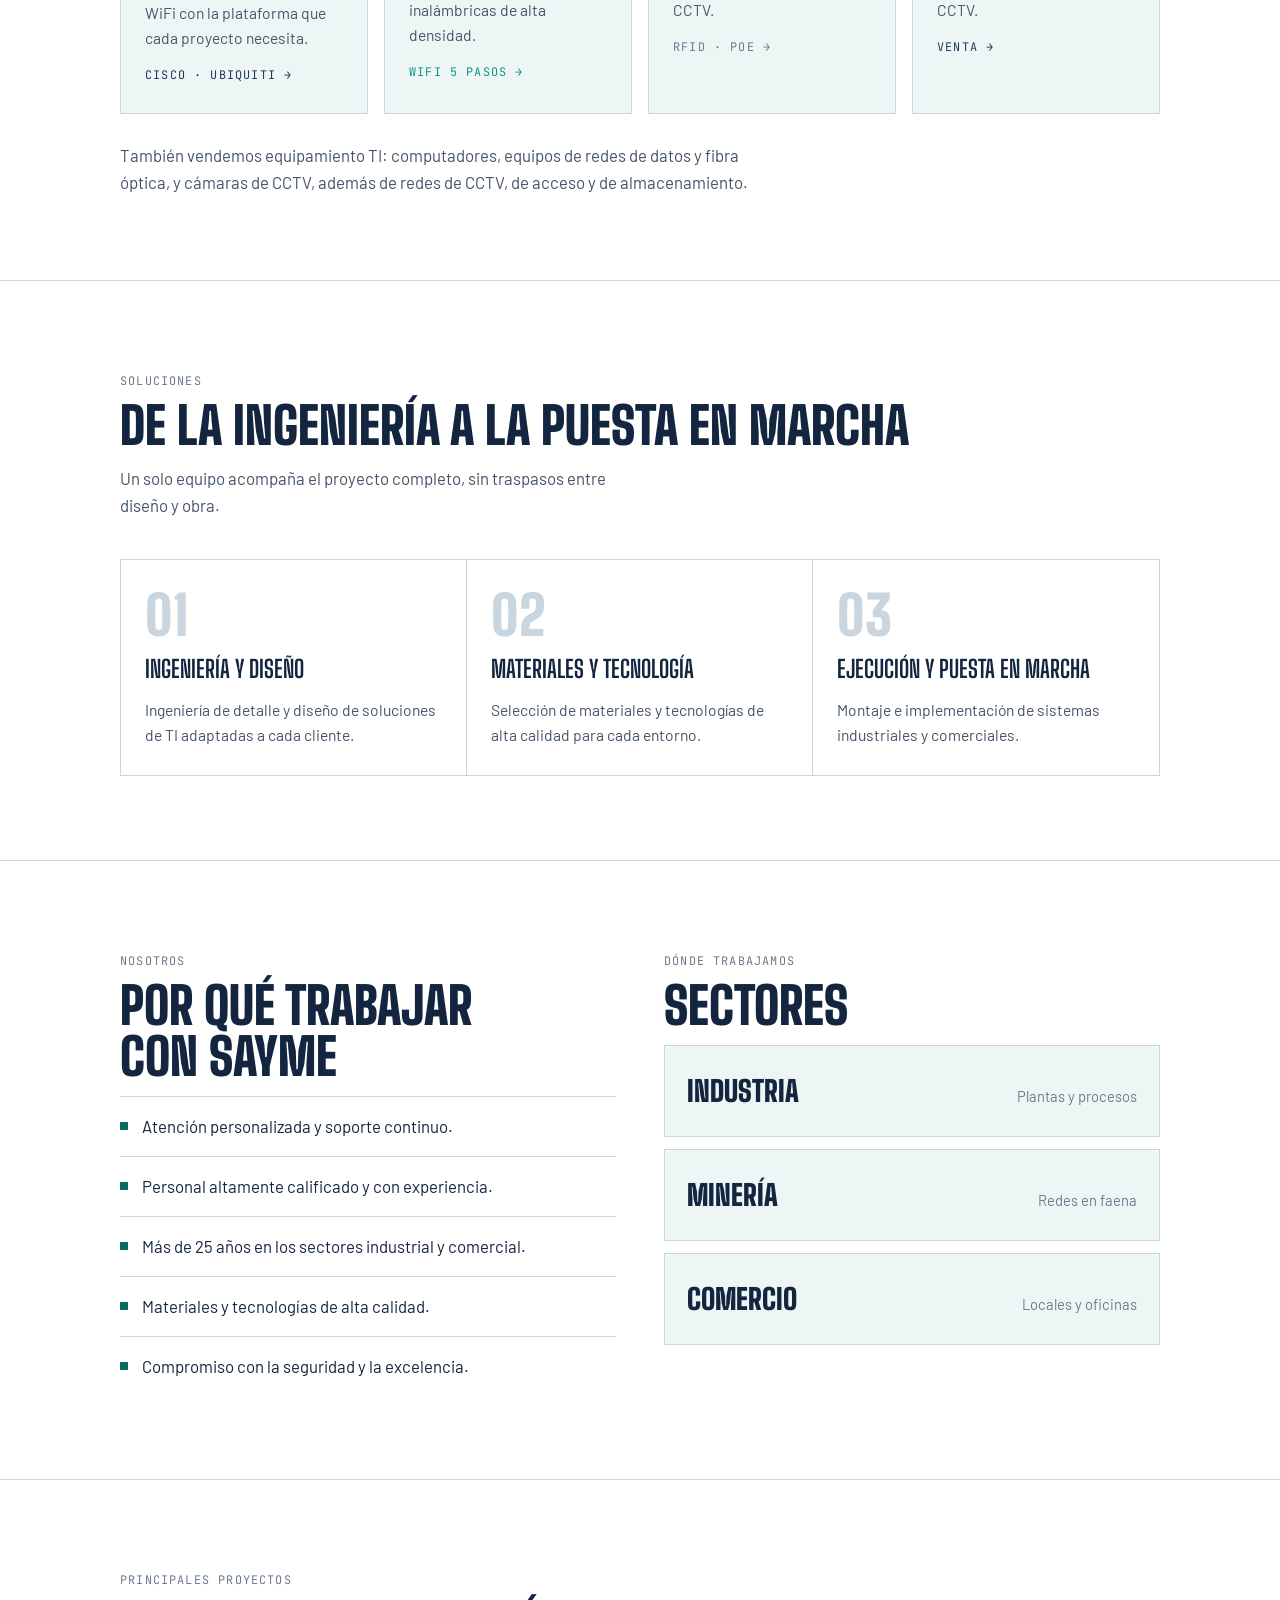
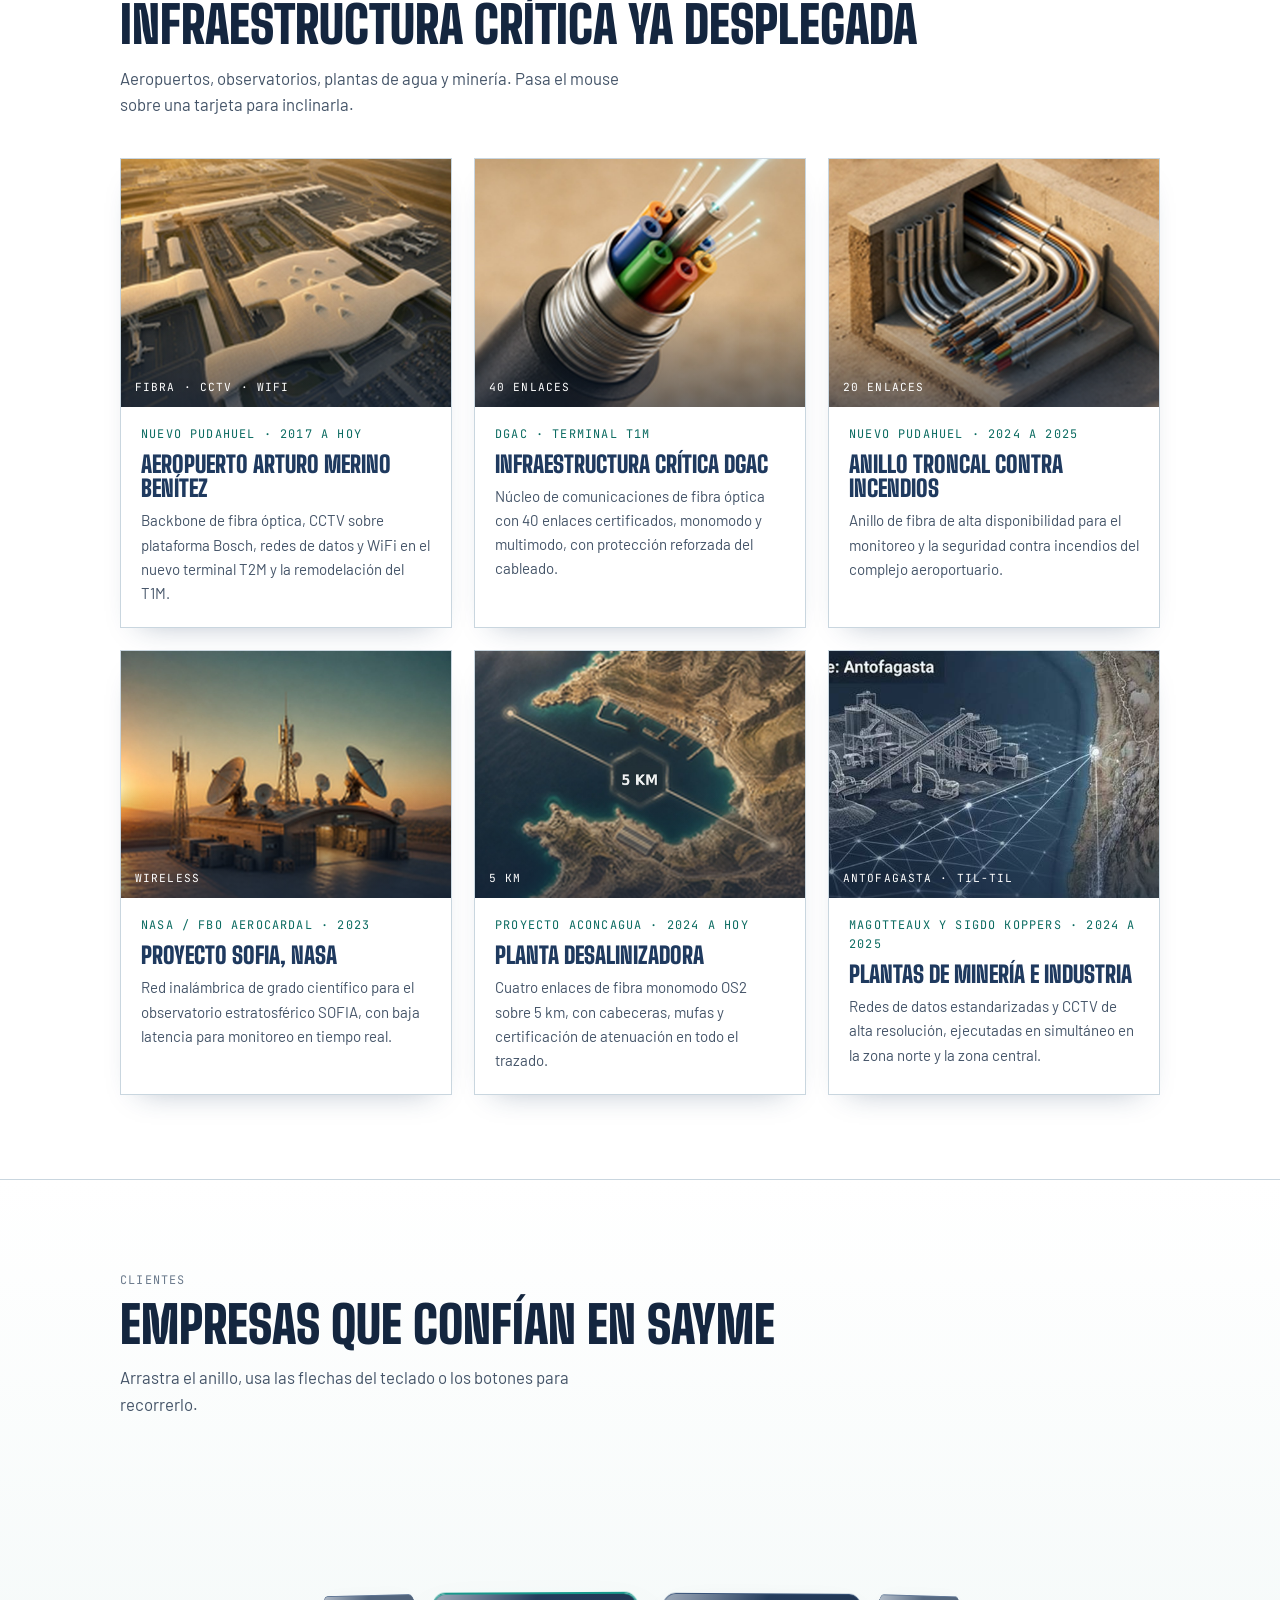
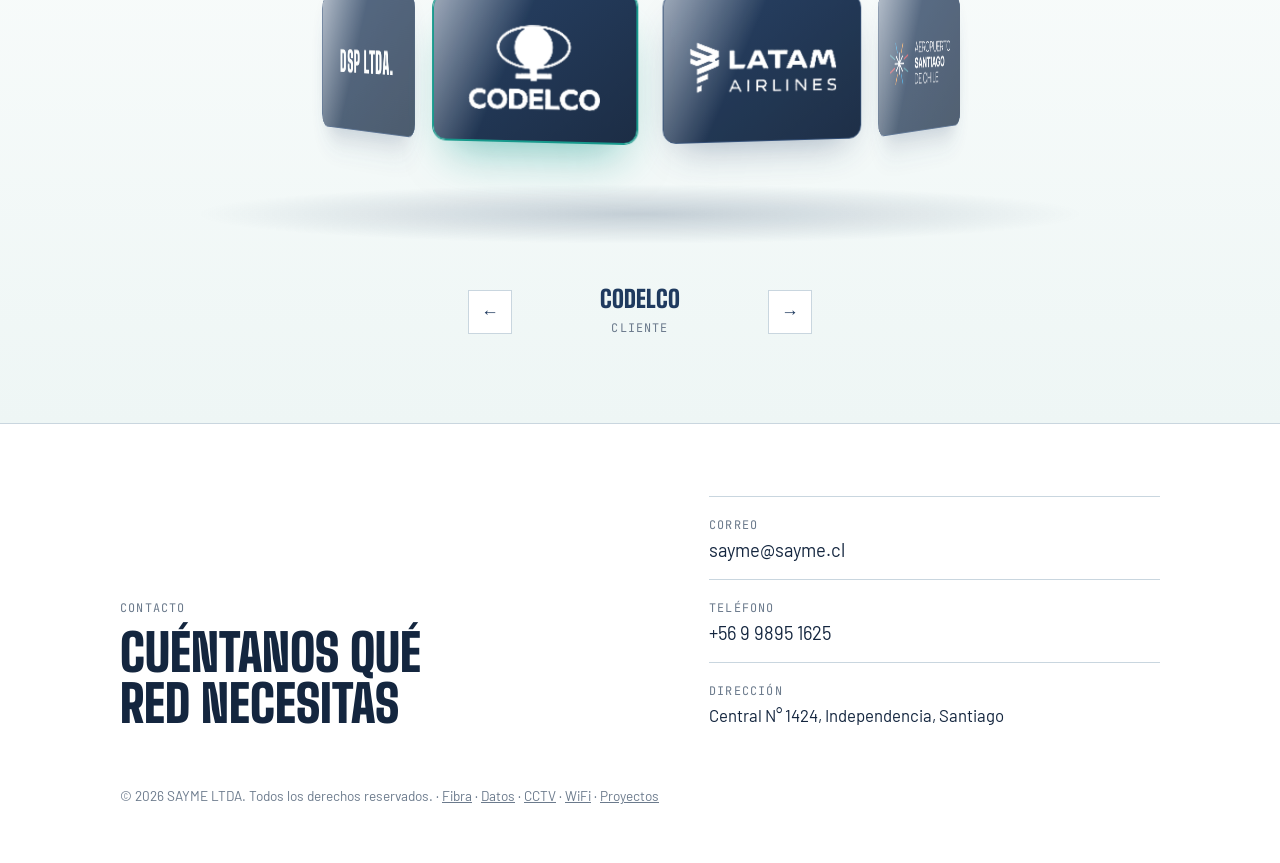
==== commit 890399f7: "Proyectos: imágenes hiperrealistas en tarjetas y páginas; distancia de la desalinizadora corregida a" ====
--- a/index.html
+++ b/index.html
@@ -277,8 +277,8 @@
         <div class="tx"><span class="mono">Nuevo Pudahuel · 2024 a 2025</span><h3>Anillo troncal contra incendios</h3><p>Anillo de fibra de alta disponibilidad para el monitoreo y la seguridad contra incendios del complejo aeroportuario.</p></div></article>
       <article class="pc"><div class="im" style="background-image:url(assets/img/home/img05.jpg)" role="img" aria-label="Proyecto SOFIA, NASA"><i>Wireless</i></div>
         <div class="tx"><span class="mono">NASA / FBO Aerocardal · 2023</span><h3>Proyecto SOFIA, NASA</h3><p>Red inalámbrica de grado científico para el observatorio estratosférico SOFIA, con baja latencia para monitoreo en tiempo real.</p></div></article>
-      <article class="pc"><div class="im" style="background-image:url(assets/img/home/img06.jpg)" role="img" aria-label="Planta desalinizadora"><i>20 km</i></div>
-        <div class="tx"><span class="mono">Proyecto Aconcagua · 2024 a hoy</span><h3>Planta desalinizadora</h3><p>Cuatro enlaces de fibra monomodo OS2 sobre 20 km, con cabeceras, mufas y certificación de atenuación en todo el trazado.</p></div></article>
+      <article class="pc"><div class="im" style="background-image:url(assets/img/home/img06.jpg)" role="img" aria-label="Planta desalinizadora"><i>5 km</i></div>
+        <div class="tx"><span class="mono">Proyecto Aconcagua · 2024 a hoy</span><h3>Planta desalinizadora</h3><p>Cuatro enlaces de fibra monomodo OS2 sobre 5 km, con cabeceras, mufas y certificación de atenuación en todo el trazado.</p></div></article>
       <article class="pc"><div class="im" style="background-image:url(assets/img/home/img07.jpg)" role="img" aria-label="Plantas de minería e industria"><i>Antofagasta · Til-Til</i></div>
         <div class="tx"><span class="mono">Magotteaux y Sigdo Koppers · 2024 a 2025</span><h3>Plantas de minería e industria</h3><p>Redes de datos estandarizadas y CCTV de alta resolución, ejecutadas en simultáneo en la zona norte y la zona central.</p></div></article>
     </div>
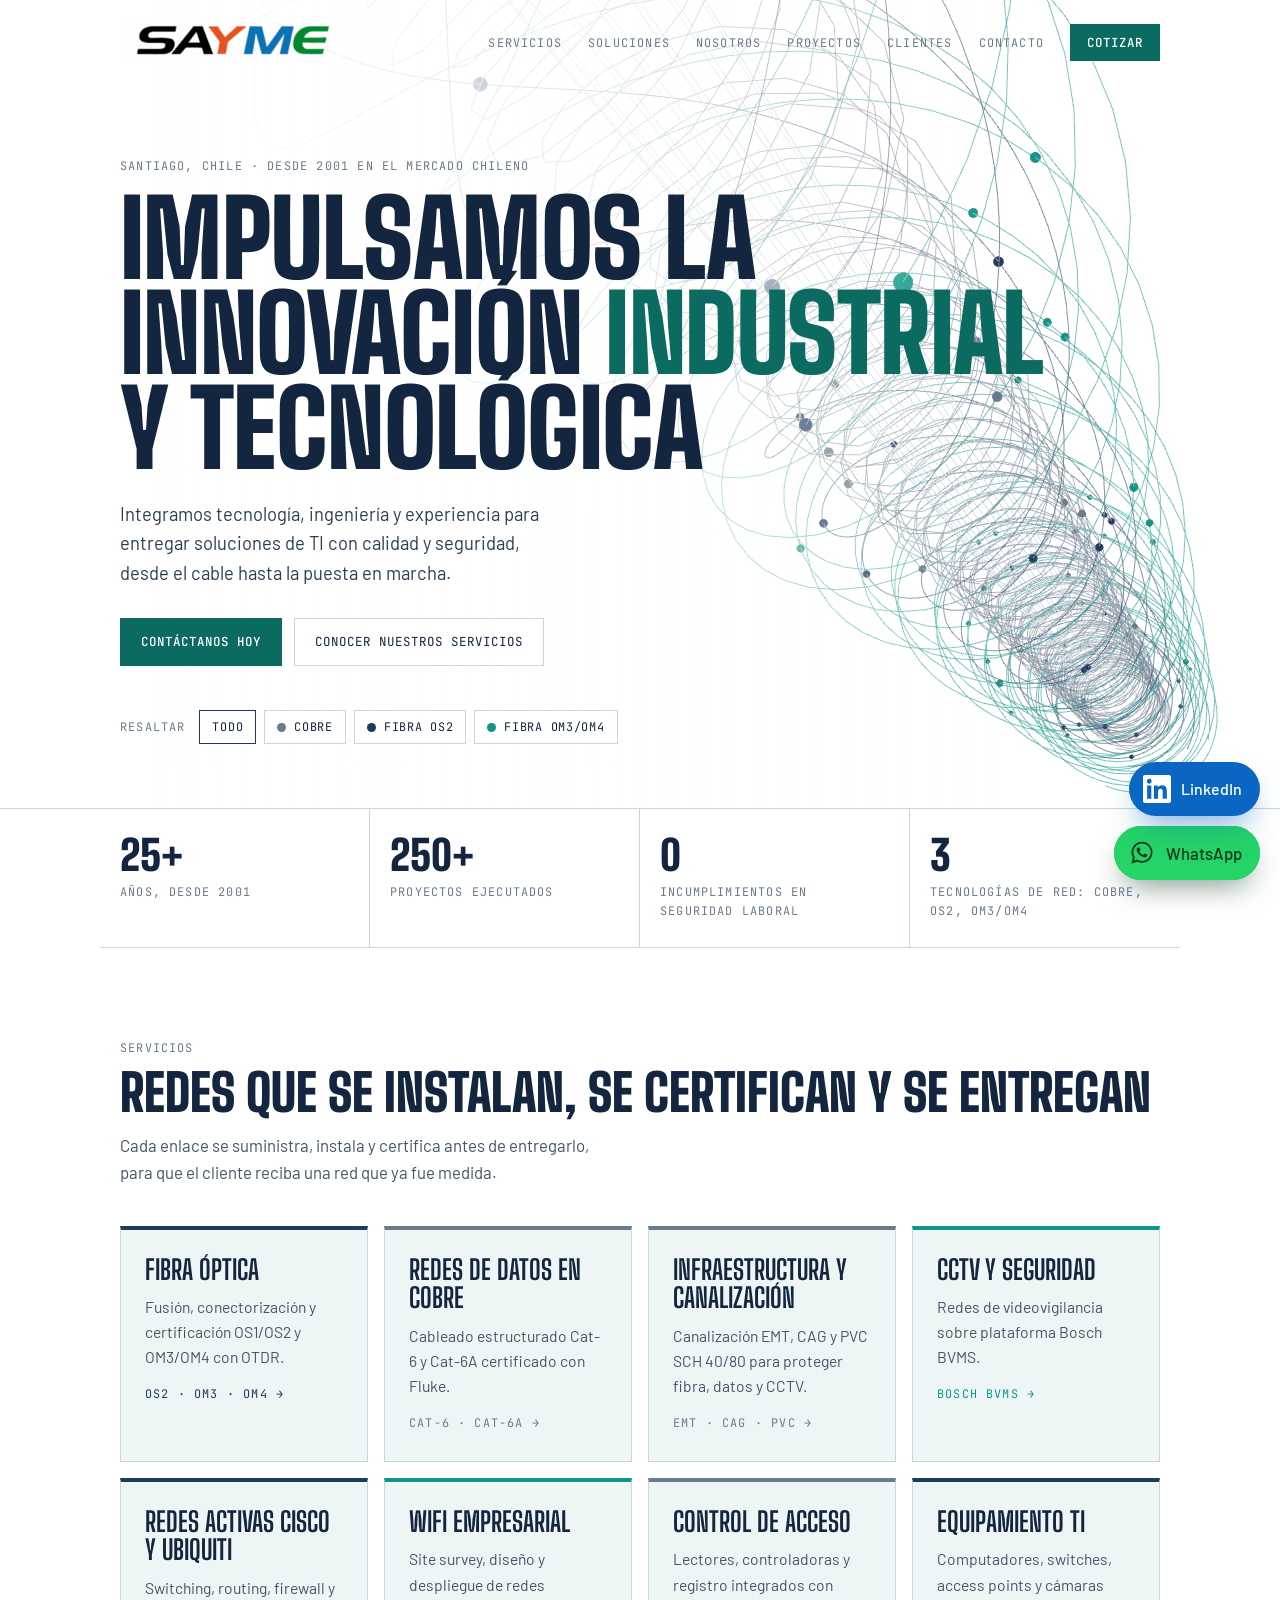
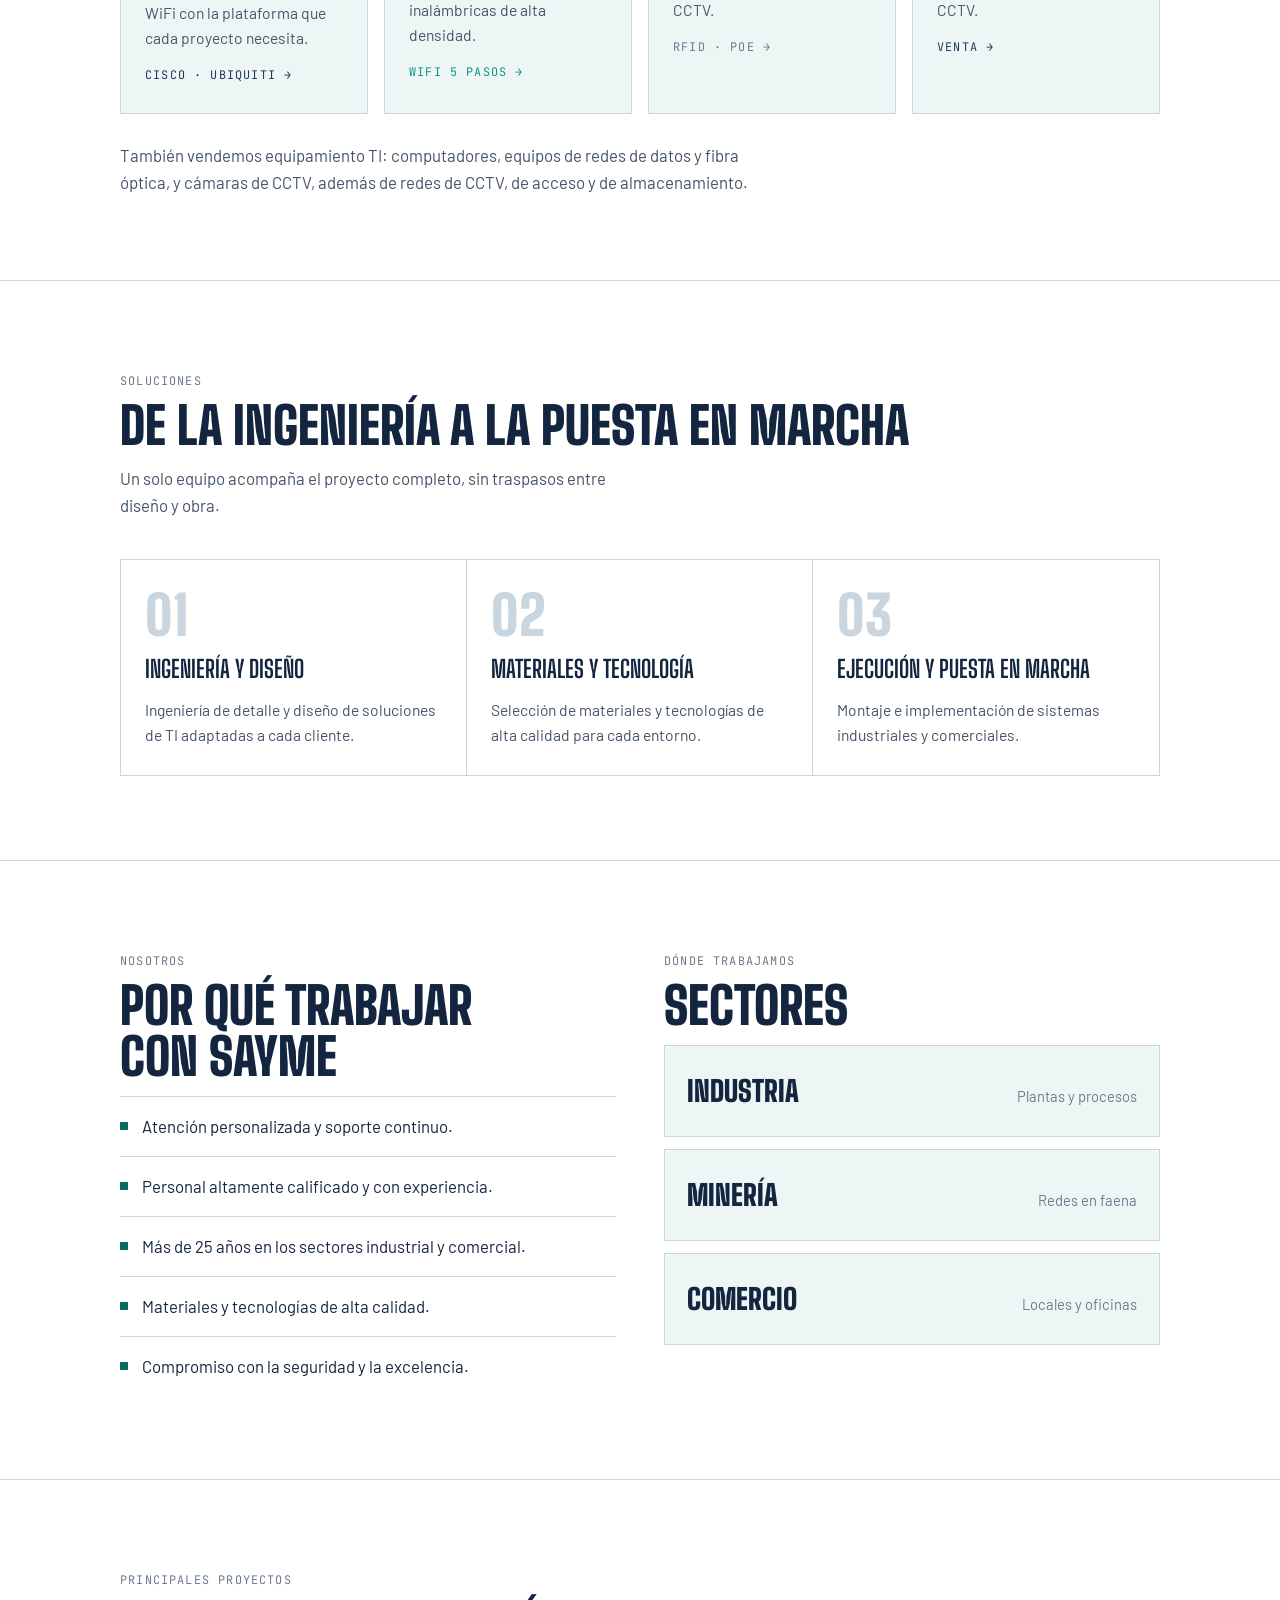
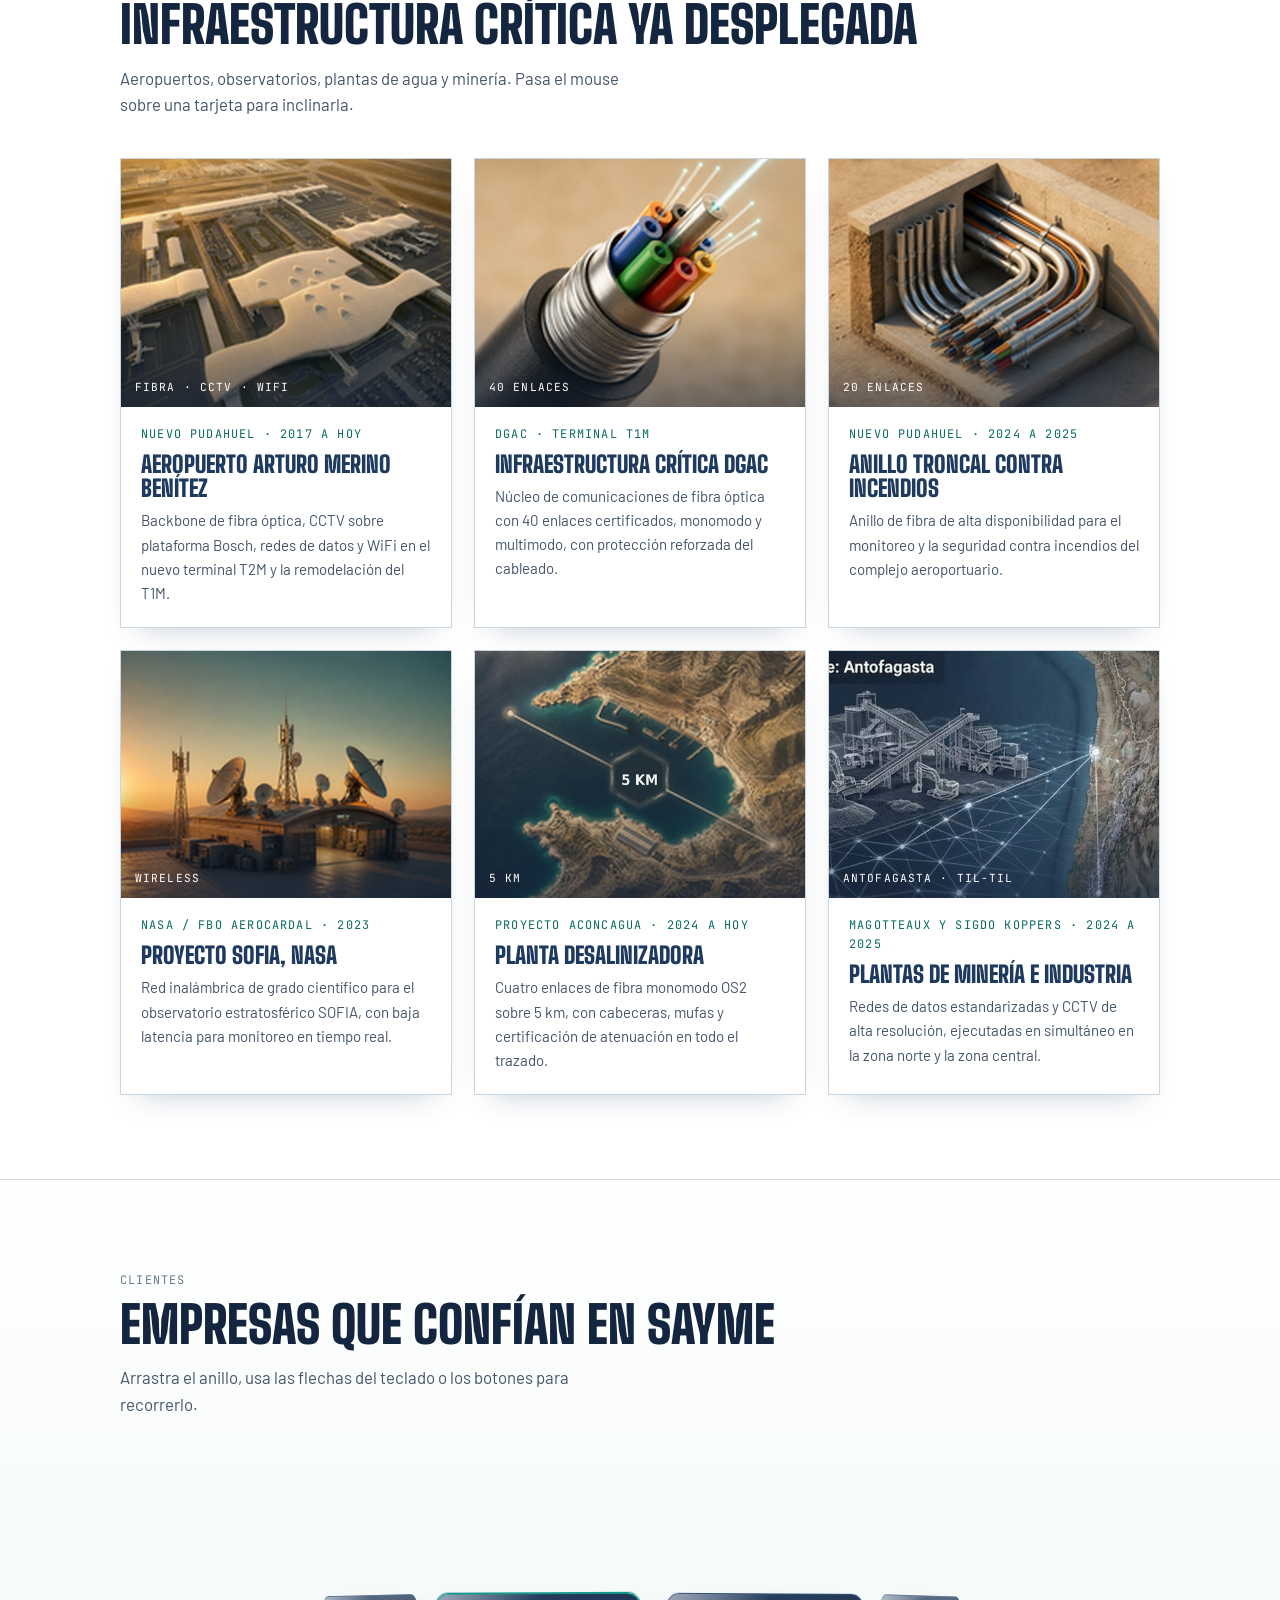
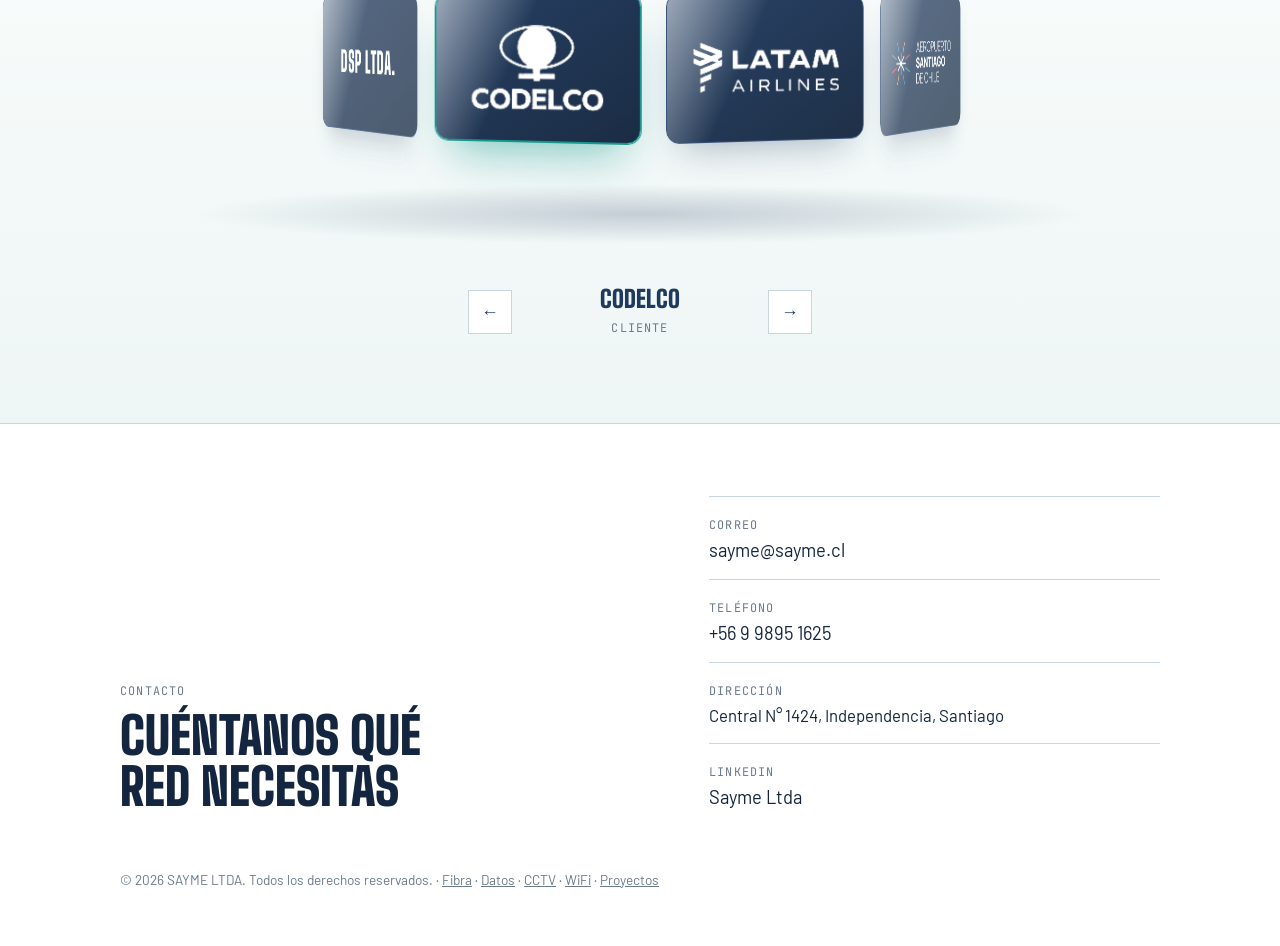
==== commit 0f4333c0: "Ventana de vista previa de LinkedIn: boton flotante, enlace en el pie y enlace configurable Co-Autho" ====
--- a/index.html
+++ b/index.html
@@ -313,6 +313,7 @@
         <div><span class="mono">Correo</span><br><a href="mailto:sayme@sayme.cl">sayme@sayme.cl</a></div>
         <div><span class="mono">Teléfono</span><br><a href="tel:+56998951625">+56 9 9895 1625</a></div>
         <div><span class="mono">Dirección</span><br>Central N° 1424, Independencia, Santiago</div>
+        <div><span class="mono">LinkedIn</span><br><a data-linkedin href="https://www.linkedin.com/company/145458774/">Sayme Ltda</a></div>
       </div>
     </div>
     <p class="fine">&copy; 2026 SAYME LTDA. Todos los derechos reservados. · <a href="fibra-optica.html">Fibra</a> · <a href="redes-de-datos.html">Datos</a> · <a href="cctv-seguridad.html">CCTV</a> · <a href="wifi.html">WiFi</a> · <a href="proyectos.html">Proyectos</a></p>
@@ -321,6 +322,7 @@
 <a class="wa-fab" data-wa="1" href="#" aria-label="Escribir por WhatsApp"><svg viewBox="0 0 32 32" aria-hidden="true"><path fill="#073b1f" d="M16.04 3C9.4 3 4 8.4 4 15.04c0 2.12.55 4.18 1.6 6L4 28l7.1-1.86a12 12 0 0 0 4.94 1.06h.01C22.7 27.2 28 21.8 28 15.16 28 8.5 22.7 3 16.04 3zm0 22.1a9.9 9.9 0 0 1-5.04-1.38l-.36-.21-3.76.98 1-3.66-.24-.38a9.9 9.9 0 0 1-1.52-5.3c0-5.5 4.48-9.96 9.98-9.96 5.5 0 9.96 4.46 9.96 9.96 0 5.5-4.46 9.95-9.96 9.95zm5.46-7.45c-.3-.15-1.77-.87-2.04-.97-.28-.1-.48-.15-.68.15-.2.3-.78.97-.95 1.17-.18.2-.35.22-.65.07-.3-.15-1.26-.46-2.4-1.48-.9-.8-1.5-1.77-1.67-2.07-.18-.3-.02-.46.13-.6.13-.13.3-.35.45-.52.15-.18.2-.3.3-.5.1-.2.05-.38-.02-.53-.08-.15-.68-1.64-.93-2.25-.25-.58-.5-.5-.68-.5h-.58c-.2 0-.53.08-.8.38-.28.3-1.05 1.03-1.05 2.5s1.08 2.9 1.23 3.1c.15.2 2.12 3.24 5.14 4.54.72.3 1.28.5 1.72.64.72.23 1.38.2 1.9.12.58-.09 1.77-.72 2.02-1.42.25-.7.25-1.3.18-1.42-.08-.13-.28-.2-.58-.35z"/></svg><span>WhatsApp</span></a>
 <script src="assets/js/config.js"></script>
 <script src="assets/js/site.js"></script>
+<script src="assets/js/linkedin.js"></script>
 
 <script src="assets/vendor/three.min.js"></script>
 <script>
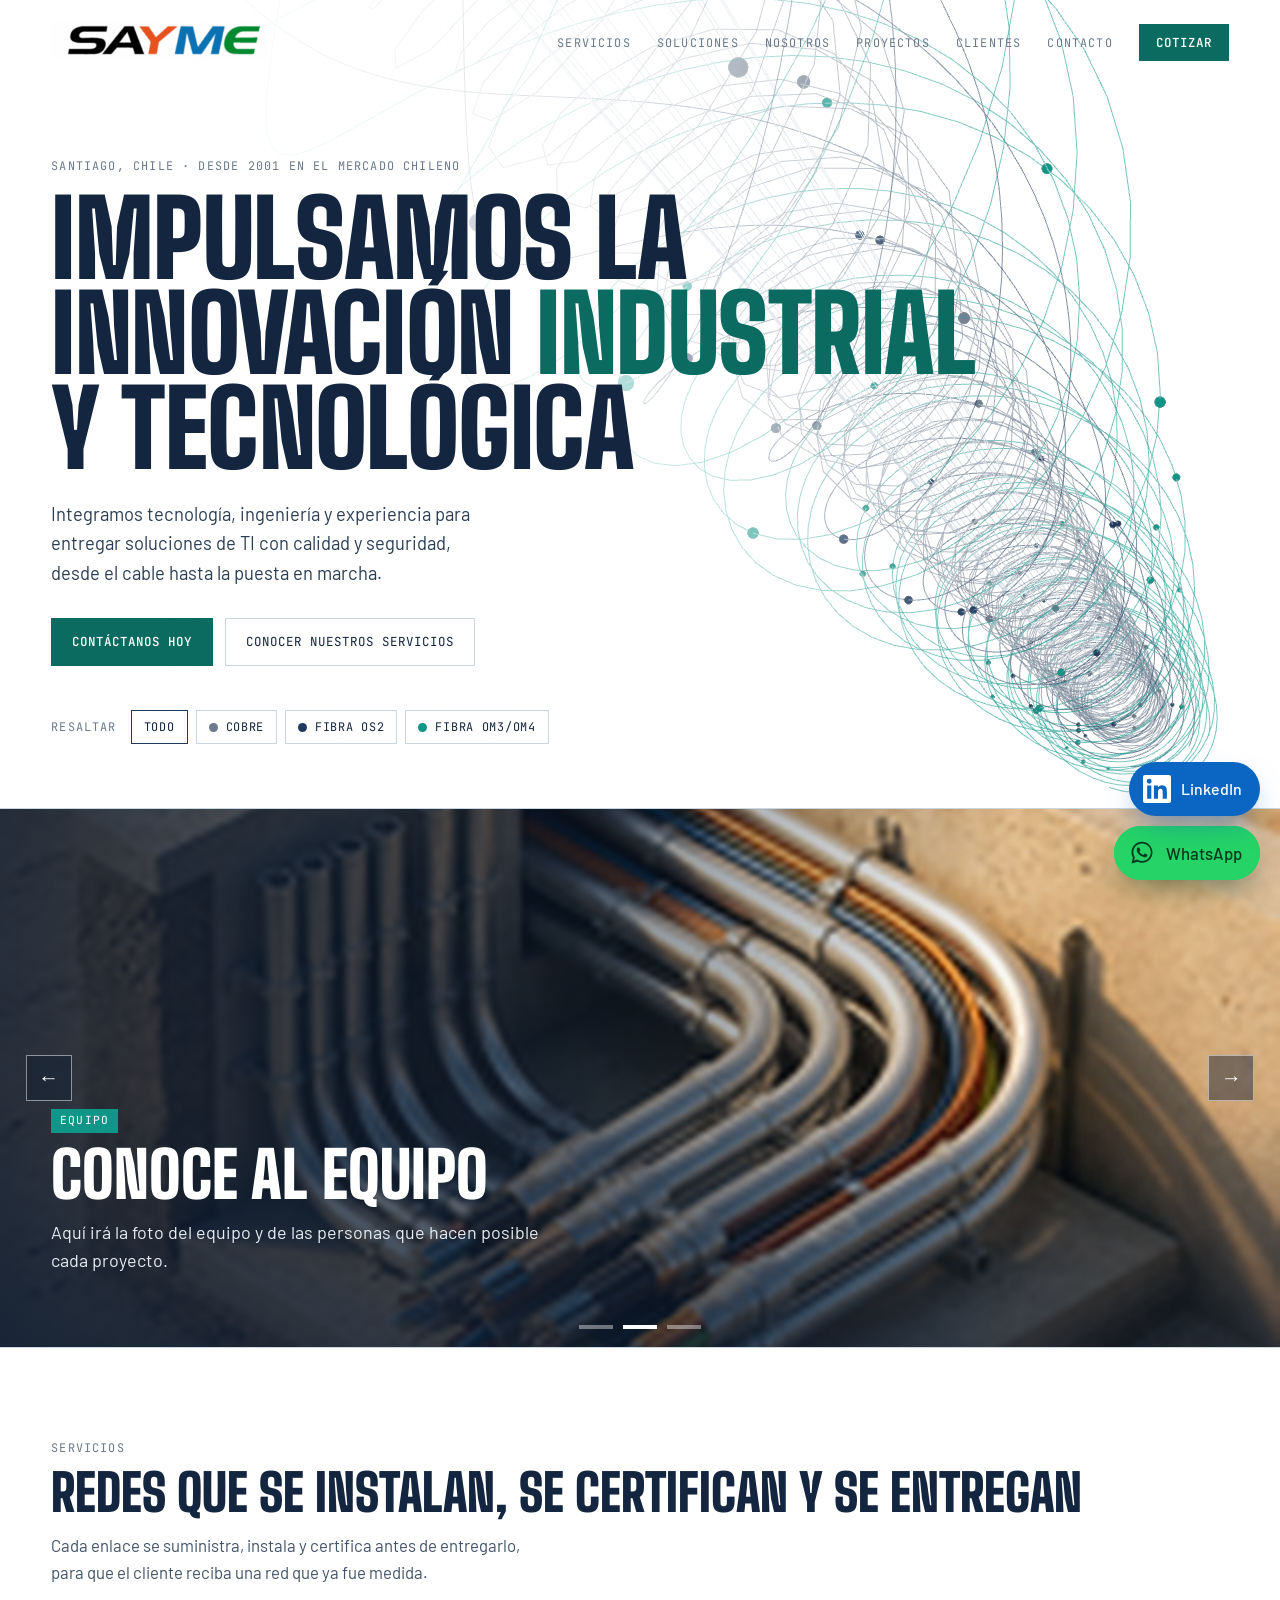
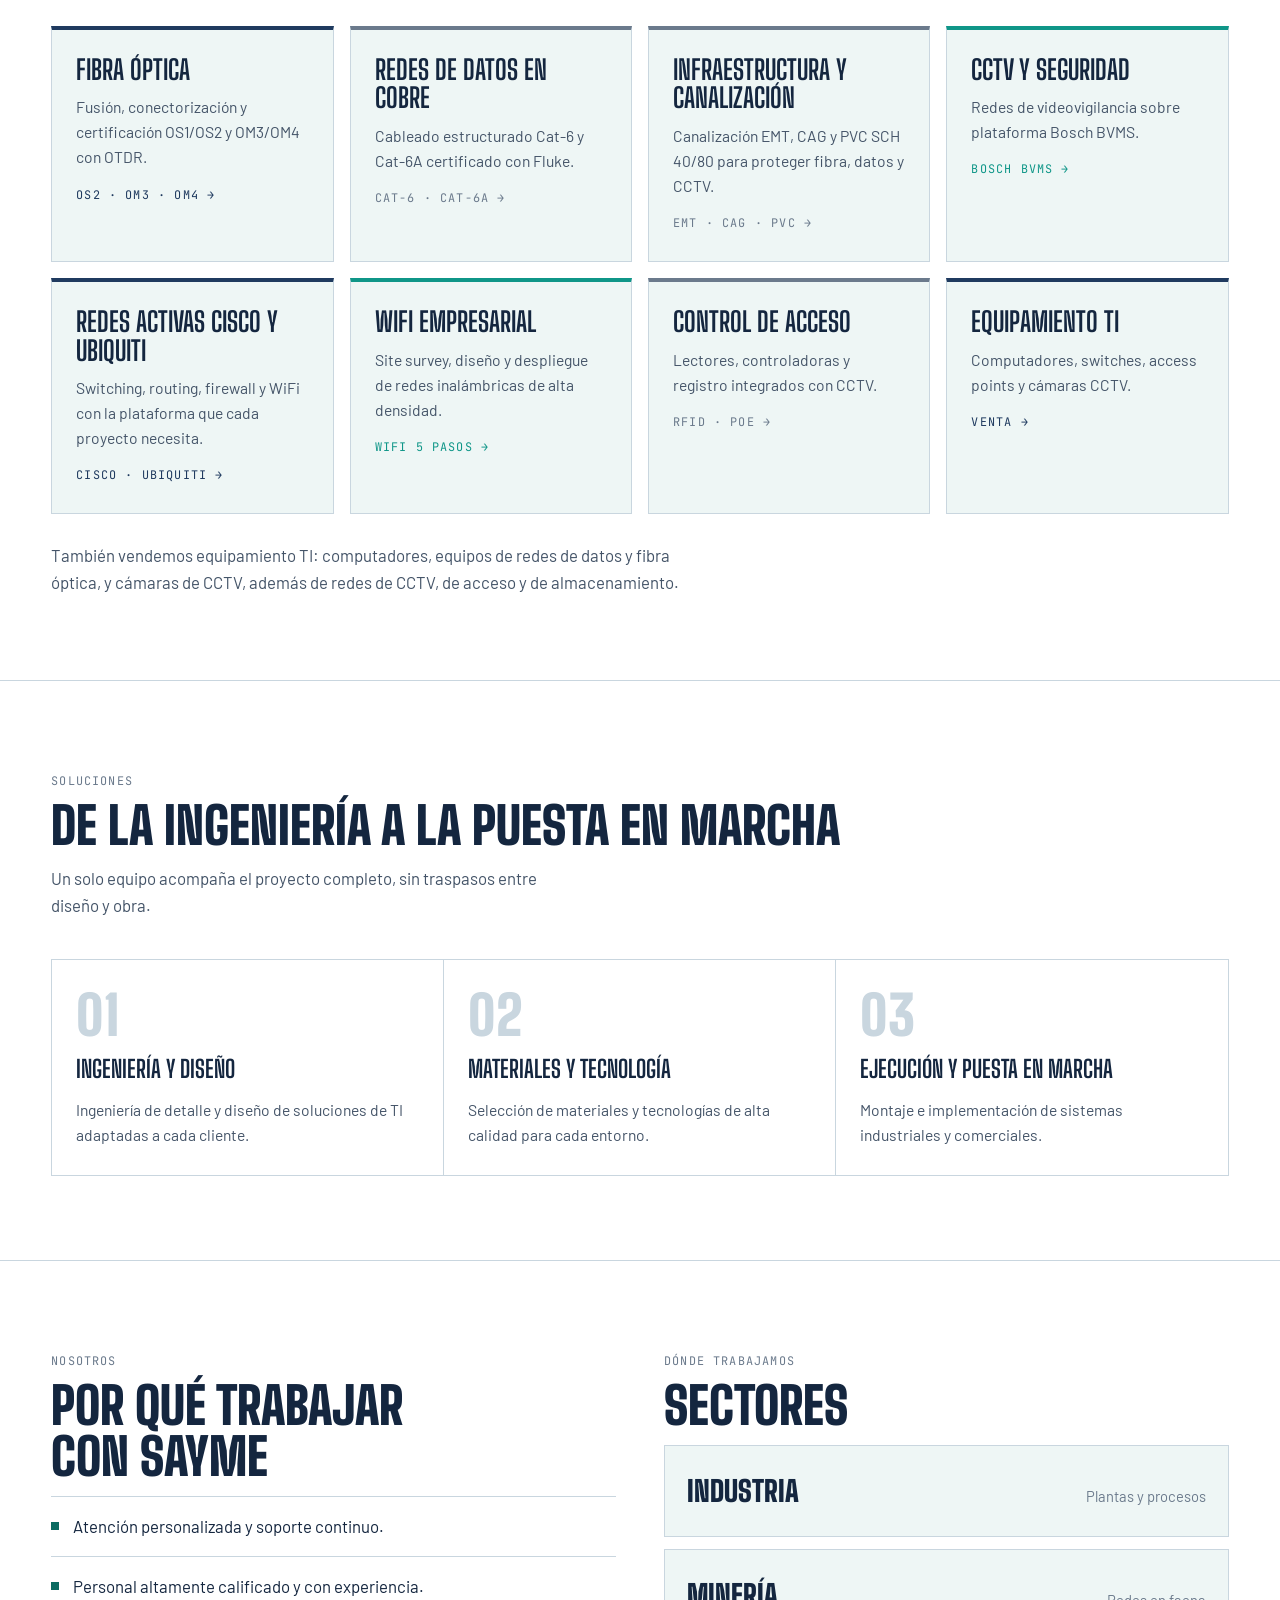
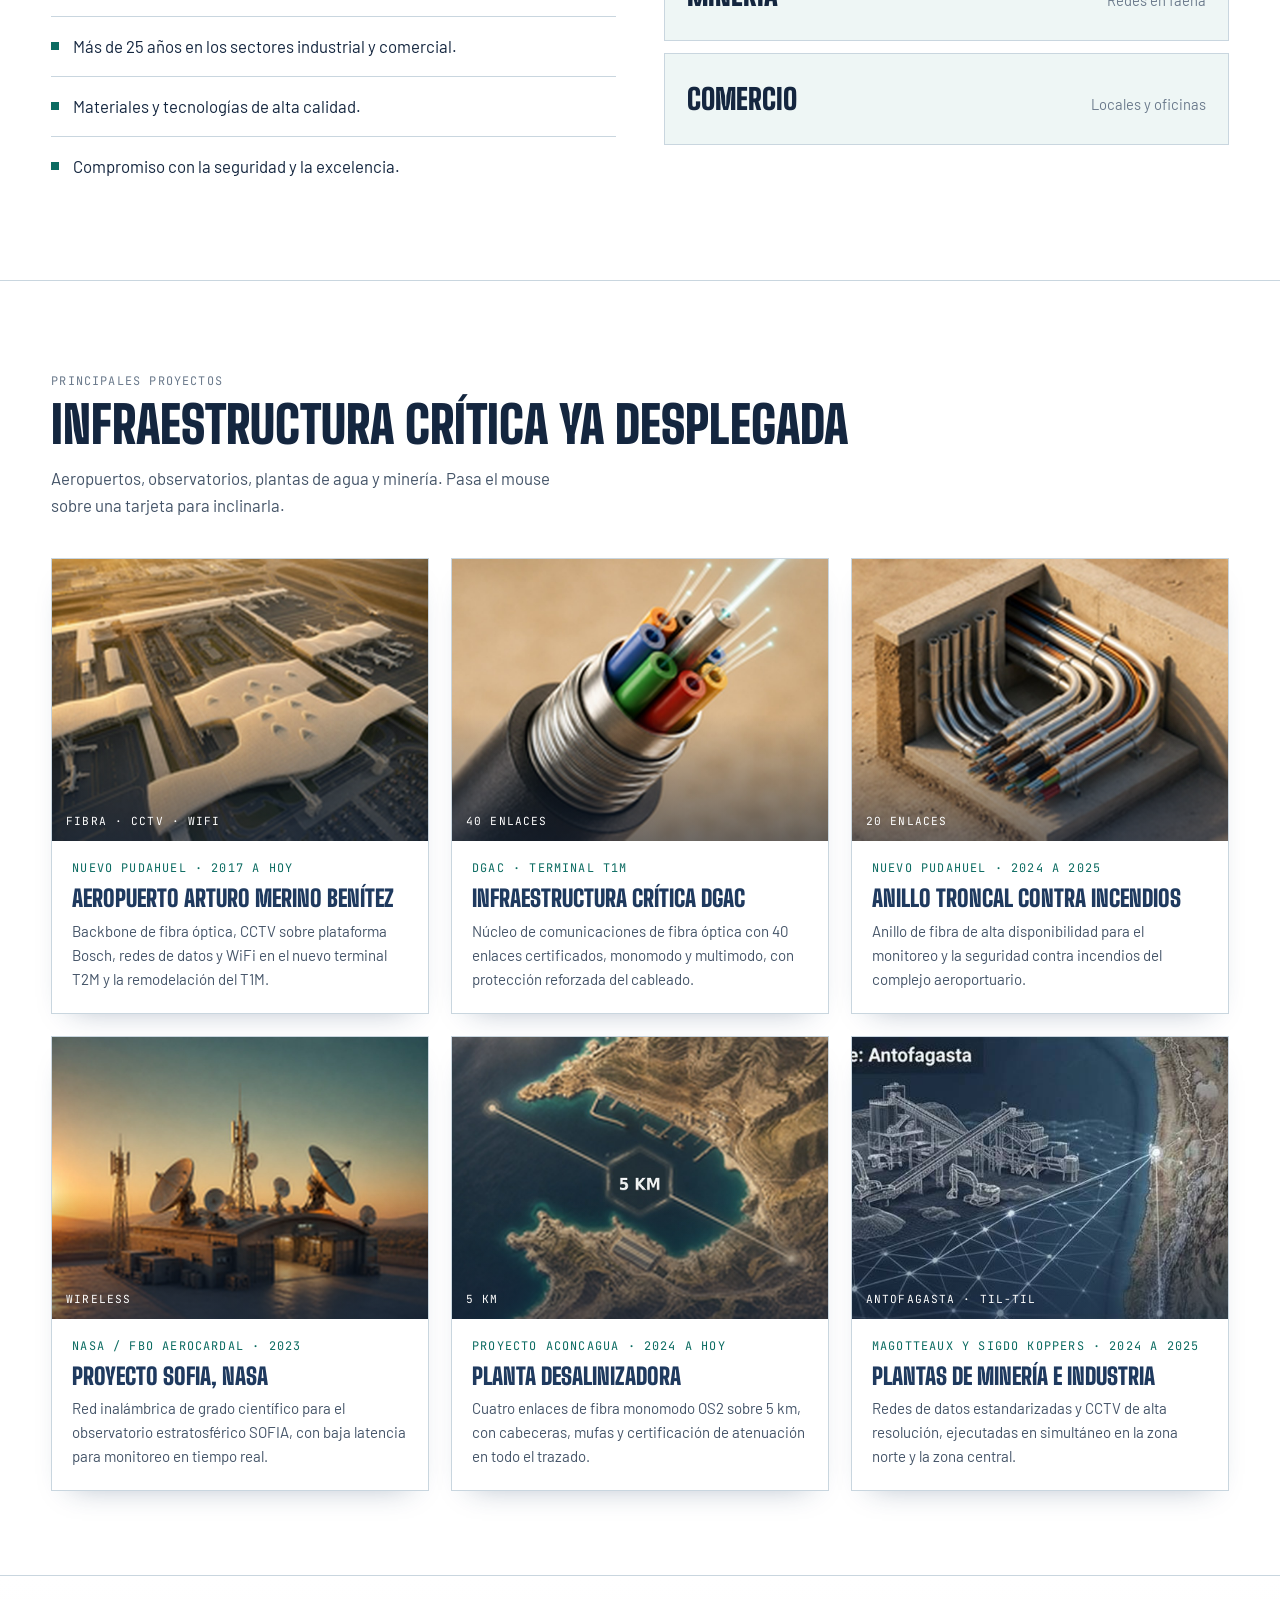
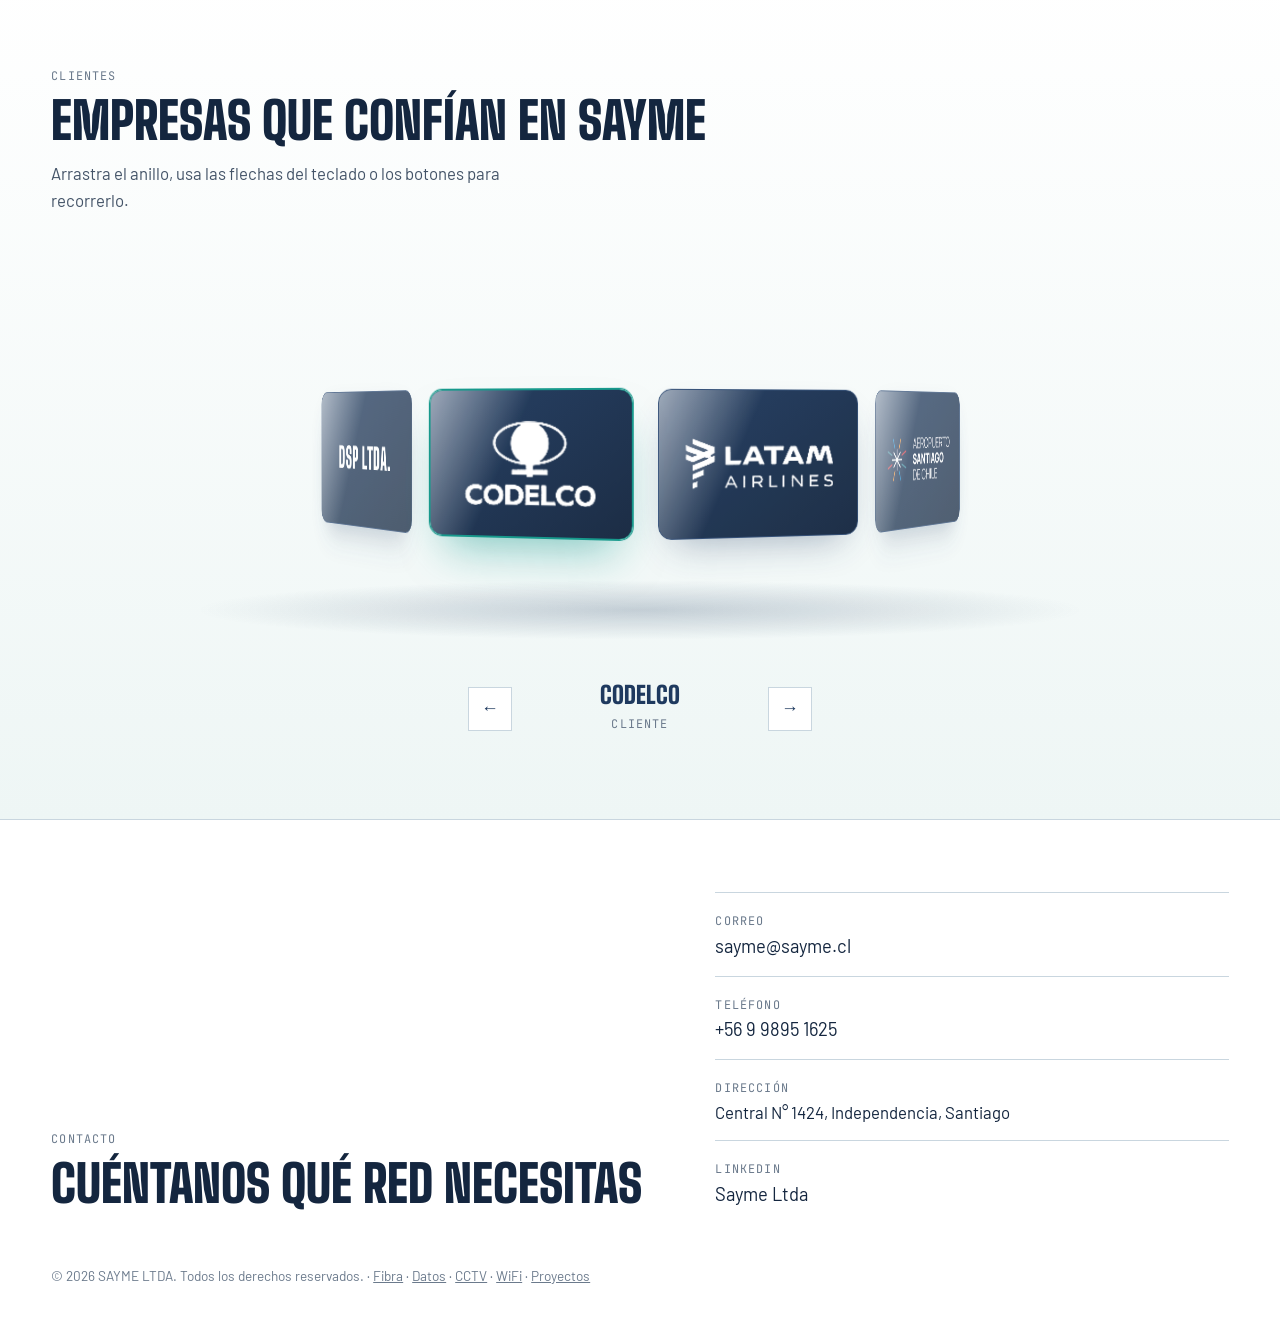
==== commit 922190c9: "Portada: contenido más ancho y banner de novedades a todo el ancho en lugar de la franja de cifras C" ====
--- a/index.html
+++ b/index.html
@@ -33,7 +33,7 @@
 body{background:var(--bg);color:var(--text);font-family:var(--f-body);font-size:1.05rem;line-height:1.6;-webkit-font-smoothing:antialiased}
 a{color:inherit}
 :focus-visible{outline:2px solid var(--accent);outline-offset:3px}
-.wrap{max-width:1080px;margin:0 auto;padding:0 20px}
+.wrap{max-width:1600px;margin:0 auto;padding:0 clamp(20px,4vw,64px)}
 .mono{font-family:var(--f-mono);font-size:.74rem;letter-spacing:.1em;text-transform:uppercase;color:var(--muted)}
 
 nav{position:absolute;top:0;left:0;right:0;z-index:5}
@@ -160,7 +160,29 @@
 .wa-fab svg{width:28px;height:28px}
 .wa-fab::before{content:"";position:absolute;inset:0;border-radius:999px;border:2px solid var(--wa);animation:pulse 2.4s ease-out infinite;pointer-events:none}
 @keyframes pulse{0%{transform:scale(1);opacity:.7}100%{transform:scale(1.25);opacity:0}}
-.wa-fab{--wa:#25d366}@media(max-width:700px){.wa-fab span{display:none}.wa-fab{padding:13px}}</style>
+.wa-fab{--wa:#25d366}@media(max-width:700px){.wa-fab span{display:none}.wa-fab{padding:13px}}/* Banner a todo el ancho */
+.banner{position:relative;border-bottom:1px solid var(--line);background:var(--navy)}
+.bn-track{display:flex;overflow-x:auto;scroll-snap-type:x mandatory;scrollbar-width:none;scroll-behavior:smooth}
+.bn-track::-webkit-scrollbar{display:none}
+.bn-slide{position:relative;flex:0 0 100%;scroll-snap-align:start;height:clamp(340px,42vw,600px);display:flex;align-items:flex-end;overflow:hidden;color:#fff}
+.bn-slide>img{position:absolute;inset:0;width:100%;height:100%;object-fit:cover;display:block}
+.bn-shade{position:absolute;inset:0;background:linear-gradient(90deg,rgba(14,29,50,.88) 0%,rgba(14,29,50,.55) 45%,rgba(14,29,50,0) 80%),linear-gradient(0deg,rgba(14,29,50,.55),rgba(14,29,50,0) 45%)}
+.bn-noimg{background:linear-gradient(120deg,var(--navy),#14504d)}
+.bn-text{position:relative;z-index:2;width:100%;padding-top:40px;padding-bottom:clamp(40px,6vw,72px);display:flex;flex-direction:column;align-items:flex-start;gap:12px}
+.bn-text .nbadge{background:var(--teal,#0f9688)}
+.bn-text h2{font-family:var(--f-display);font-weight:900;text-transform:uppercase;line-height:.95;font-size:clamp(2rem,5vw,4rem);max-width:16em;color:#fff;margin:0}
+.bn-text p{max-width:52ch;font-size:clamp(1rem,1.4vw,1.2rem);color:#e6edf3;margin:0}
+.bn-text .btn{margin-top:6px;color:var(--text)}
+.bn-nav{position:absolute;top:50%;transform:translateY(-50%);z-index:3;width:46px;height:46px;border:1px solid rgba(255,255,255,.5);background:rgba(14,29,50,.45);color:#fff;font-size:1.3rem;cursor:pointer;transition:background .2s}
+.bn-nav:hover{background:rgba(14,29,50,.8)}.bn-prev{left:clamp(10px,2vw,28px)}.bn-next{right:clamp(10px,2vw,28px)}
+.bn-dots{position:absolute;z-index:3;bottom:18px;left:0;right:0;display:flex;justify-content:center;gap:10px}
+.bn-dots button{width:34px;height:4px;border:0;padding:0;background:rgba(255,255,255,.4);cursor:pointer}
+.bn-dots button.on{background:#fff}
+@media (max-width:700px){.bn-nav{display:none}.bn-slide{height:420px}}
+@media (prefers-reduced-motion:reduce){.bn-track{scroll-behavior:auto}}
+
+.nbadge{font-family:var(--f-mono);font-size:.7rem;letter-spacing:.1em;text-transform:uppercase;background:var(--navy);color:#fff;padding:3px 9px}
+</style>
 </head>
 <body>
 
@@ -199,12 +221,12 @@
   </div>
 </header>
 
-<div class="strip wrap" style="padding:0">
-  <div><b>25+</b><span class="mono">años, desde 2001</span></div>
-  <div><b>250+</b><span class="mono">proyectos ejecutados</span></div>
-  <div><b>0</b><span class="mono">incumplimientos en seguridad laboral</span></div>
-  <div><b>3</b><span class="mono">tecnologías de red: cobre, OS2, OM3/OM4</span></div>
-</div>
+<!-- Banner de novedades (textos y fotos de EJEMPLO, para validar la visual) -->
+<section class="banner" id="banner" aria-roledescription="carrusel" aria-label="Novedades de SAYME"><div class="bn-track">
+<article class="bn-slide" aria-label="1 de 3"><img src="assets/img/home/img05.jpg" alt="Estación de telecomunicaciones"><div class="bn-shade"></div><div class="bn-text wrap"><span class="nbadge">Novedad</span><h2>Aquí van las novedades de SAYME</h2><p>Un espacio para compartir noticias, proyectos y avisos importantes.</p></div></article>
+<article class="bn-slide" aria-label="2 de 3"><img src="assets/img/home/img04.jpg" alt="Canalización de cables"><div class="bn-shade"></div><div class="bn-text wrap"><span class="nbadge">Equipo</span><h2>Conoce al equipo</h2><p>Aquí irá la foto del equipo y de las personas que hacen posible cada proyecto.</p></div></article>
+<article class="bn-slide" aria-label="3 de 3"><img src="assets/img/home/img03.jpg" alt="Cable de fibra óptica"><div class="bn-shade"></div><div class="bn-text wrap"><span class="nbadge">Dato curioso</span><h2>¿Sabías que?</h2><p>La fibra óptica transmite los datos como pulsos de luz.</p></div></article>
+</div><button class="bn-nav bn-prev" type="button" aria-label="Anterior">&larr;</button><button class="bn-nav bn-next" type="button" aria-label="Siguiente">&rarr;</button><div class="bn-dots"><button type="button" aria-label="Ir a la diapositiva 1"></button><button type="button" aria-label="Ir a la diapositiva 2"></button><button type="button" aria-label="Ir a la diapositiva 3"></button></div></section>
 
 <section class="blk" id="servicios">
   <div class="wrap">
@@ -323,6 +345,7 @@
 <script src="assets/js/config.js"></script>
 <script src="assets/js/site.js"></script>
 <script src="assets/js/linkedin.js"></script>
+<script src="assets/js/banner.js"></script>
 
 <script src="assets/vendor/three.min.js"></script>
 <script>
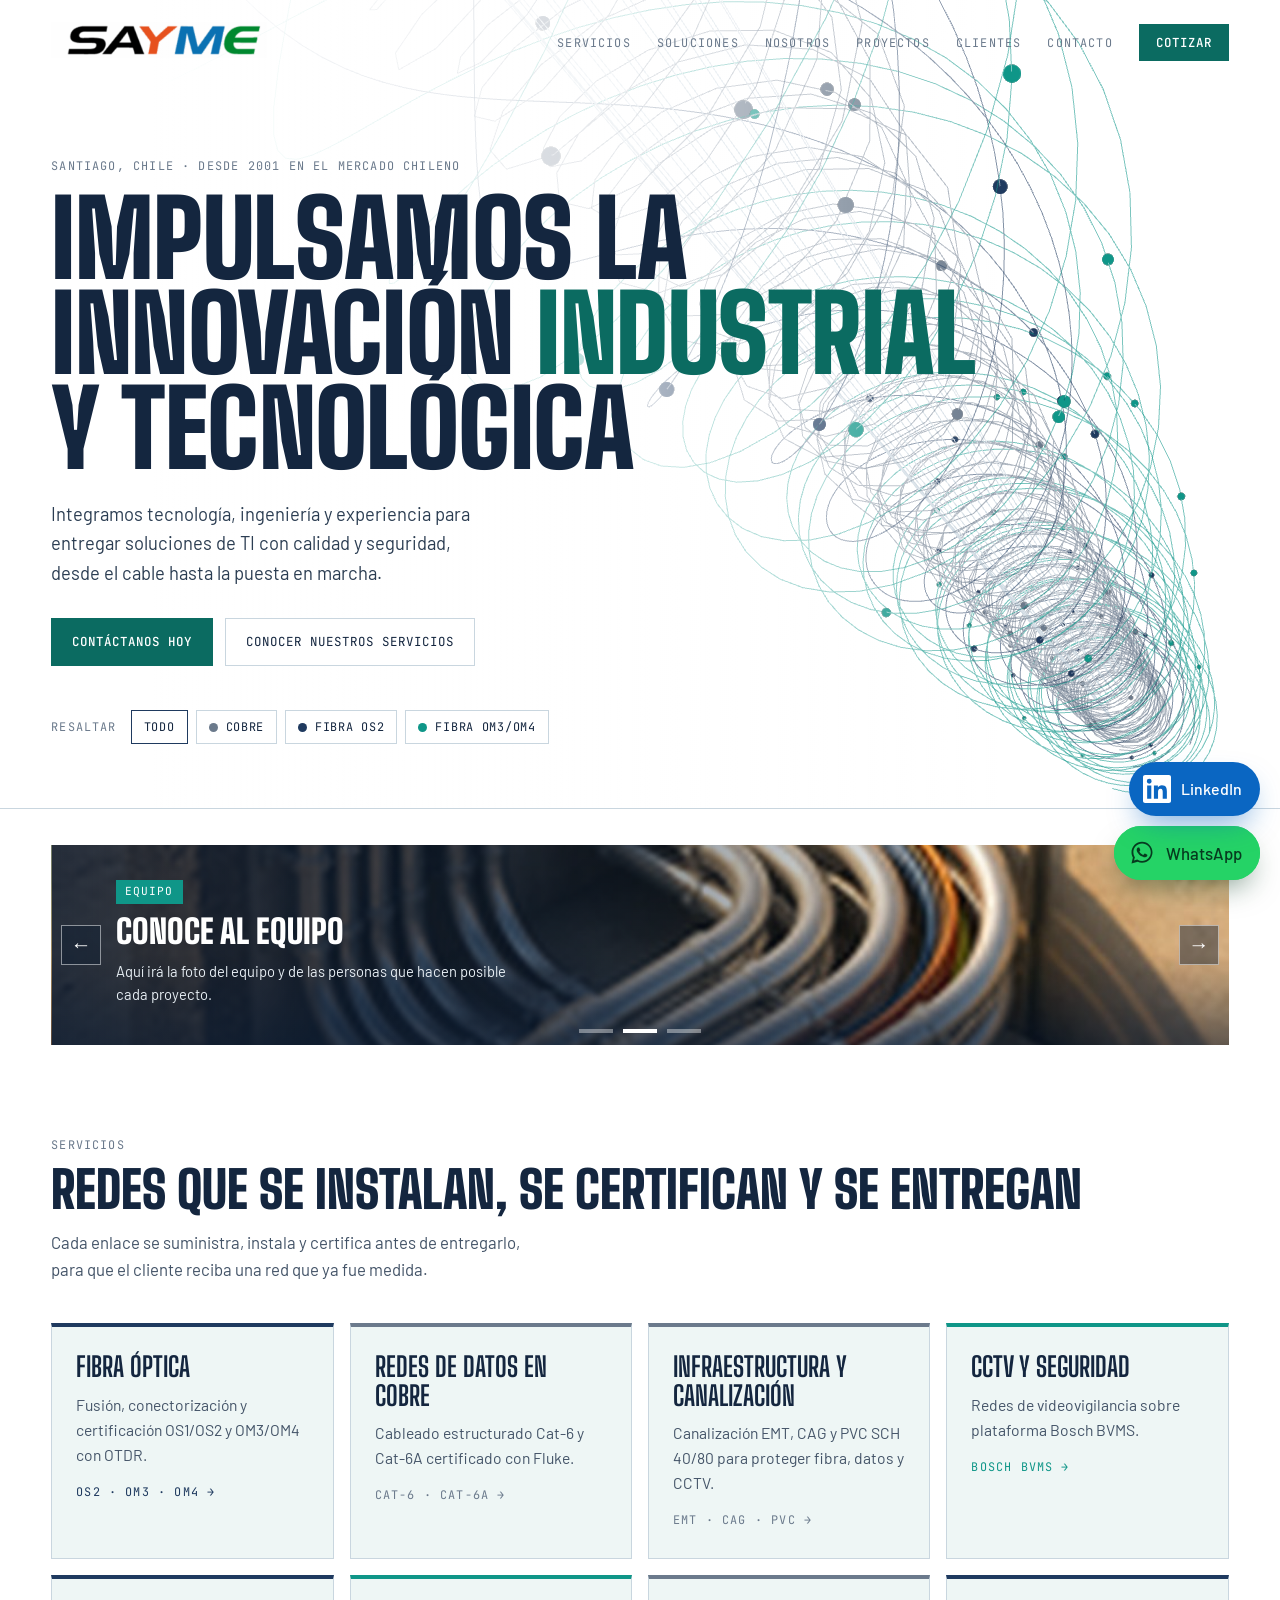
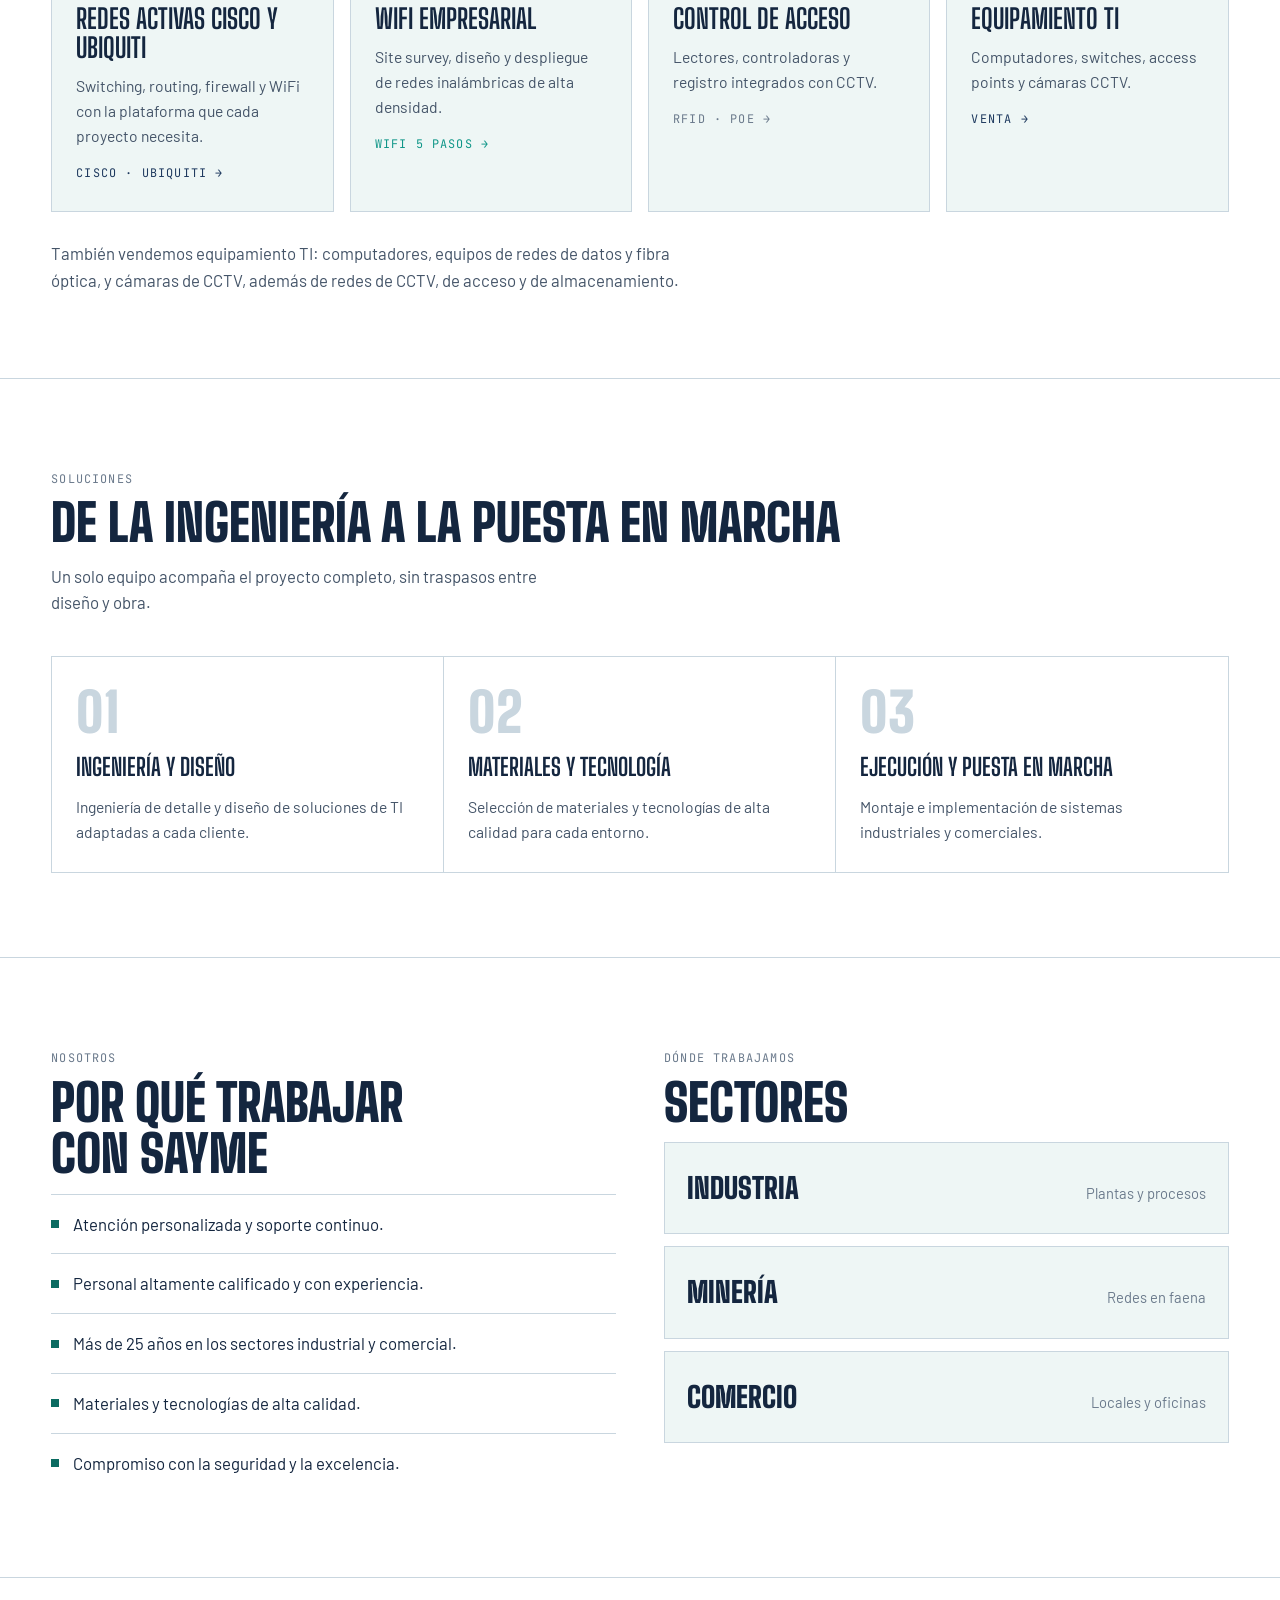
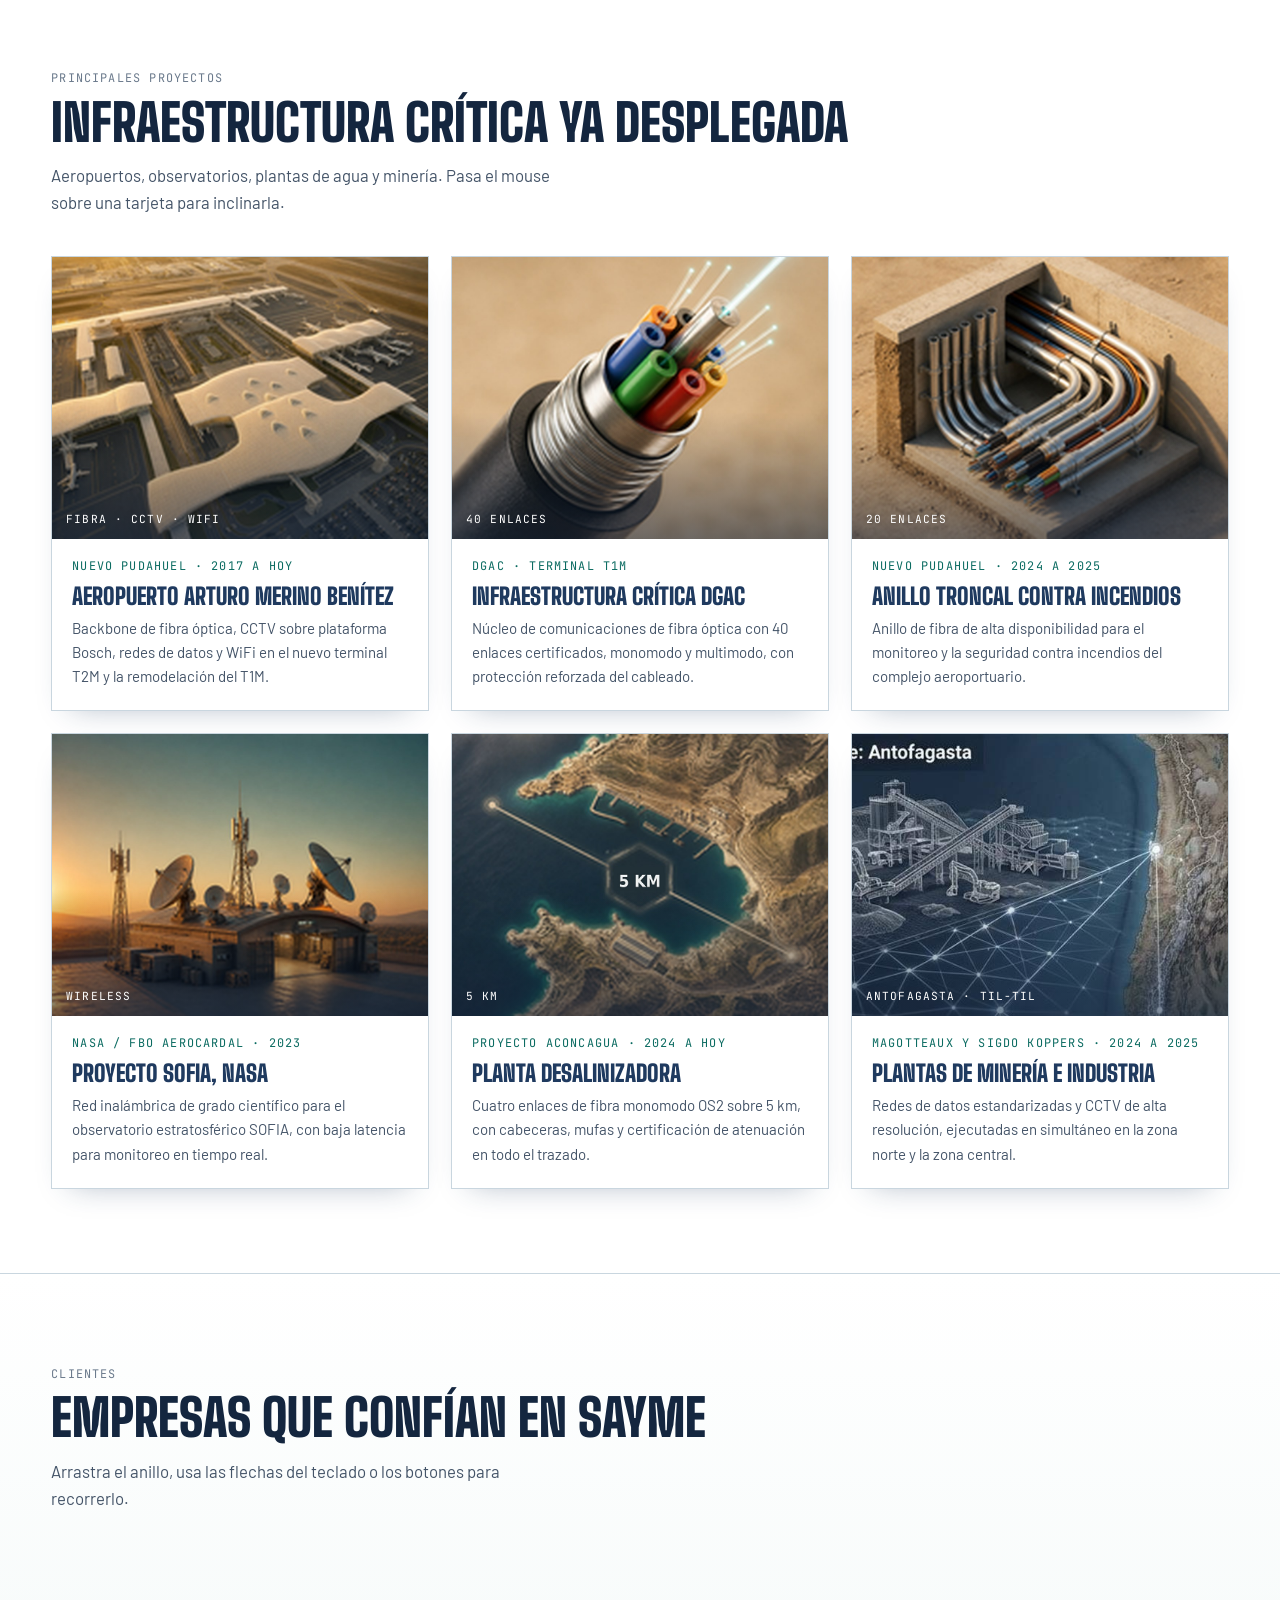
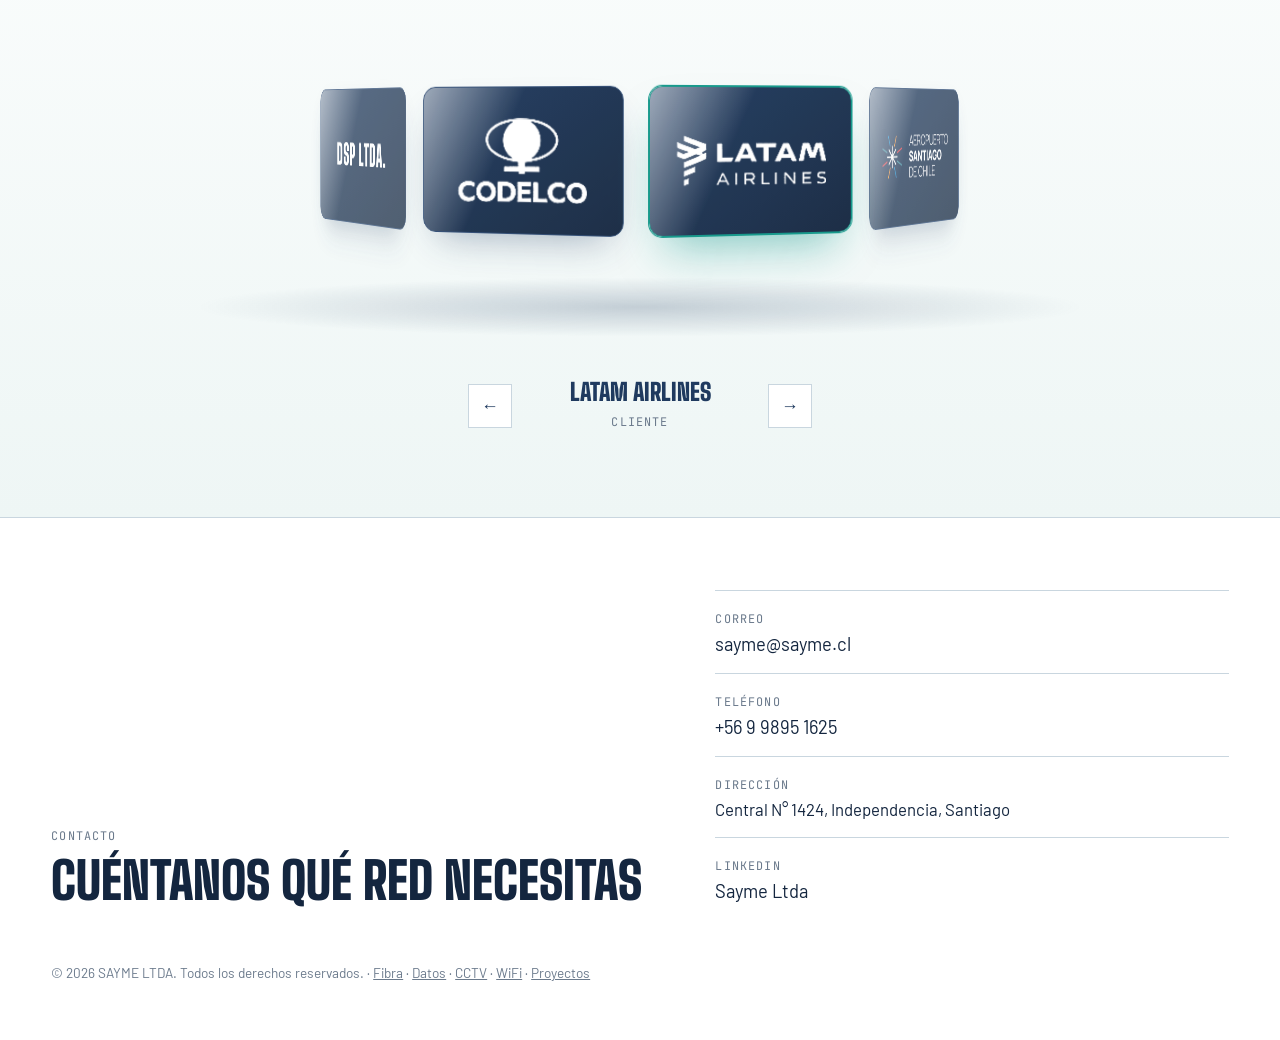
==== commit e991605c: "Banner de la portada: mismo ancho y alto aproximado que las tarjetas de servicios Co-Authored-By: Cl" ====
--- a/index.html
+++ b/index.html
@@ -161,24 +161,24 @@
 .wa-fab::before{content:"";position:absolute;inset:0;border-radius:999px;border:2px solid var(--wa);animation:pulse 2.4s ease-out infinite;pointer-events:none}
 @keyframes pulse{0%{transform:scale(1);opacity:.7}100%{transform:scale(1.25);opacity:0}}
 .wa-fab{--wa:#25d366}@media(max-width:700px){.wa-fab span{display:none}.wa-fab{padding:13px}}/* Banner a todo el ancho */
-.banner{position:relative;border-bottom:1px solid var(--line);background:var(--navy)}
+.banner{position:relative;max-width:calc(1600px - 2*clamp(20px,4vw,64px));width:calc(100% - 2*clamp(20px,4vw,64px));margin:36px auto 0;background:var(--navy);overflow:hidden}
 .bn-track{display:flex;overflow-x:auto;scroll-snap-type:x mandatory;scrollbar-width:none;scroll-behavior:smooth}
 .bn-track::-webkit-scrollbar{display:none}
-.bn-slide{position:relative;flex:0 0 100%;scroll-snap-align:start;height:clamp(340px,42vw,600px);display:flex;align-items:flex-end;overflow:hidden;color:#fff}
+.bn-slide{position:relative;flex:0 0 100%;scroll-snap-align:start;height:clamp(200px,13vw,250px);display:flex;align-items:flex-end;overflow:hidden;color:#fff}
 .bn-slide>img{position:absolute;inset:0;width:100%;height:100%;object-fit:cover;display:block}
 .bn-shade{position:absolute;inset:0;background:linear-gradient(90deg,rgba(14,29,50,.88) 0%,rgba(14,29,50,.55) 45%,rgba(14,29,50,0) 80%),linear-gradient(0deg,rgba(14,29,50,.55),rgba(14,29,50,0) 45%)}
 .bn-noimg{background:linear-gradient(120deg,var(--navy),#14504d)}
-.bn-text{position:relative;z-index:2;width:100%;padding-top:40px;padding-bottom:clamp(40px,6vw,72px);display:flex;flex-direction:column;align-items:flex-start;gap:12px}
+.bn-text{position:relative;z-index:2;width:100%;padding-top:24px;padding-bottom:clamp(30px,3vw,44px);padding-left:clamp(60px,5vw,84px);padding-right:clamp(60px,5vw,84px);display:flex;flex-direction:column;align-items:flex-start;gap:12px}
 .bn-text .nbadge{background:var(--teal,#0f9688)}
-.bn-text h2{font-family:var(--f-display);font-weight:900;text-transform:uppercase;line-height:.95;font-size:clamp(2rem,5vw,4rem);max-width:16em;color:#fff;margin:0}
-.bn-text p{max-width:52ch;font-size:clamp(1rem,1.4vw,1.2rem);color:#e6edf3;margin:0}
+.bn-text h2{font-family:var(--f-display);font-weight:900;text-transform:uppercase;line-height:.95;font-size:clamp(1.5rem,2.6vw,2.4rem);max-width:18em;color:#fff;margin:0}
+.bn-text p{max-width:52ch;font-size:clamp(.92rem,1.1vw,1.05rem);color:#e6edf3;margin:0}
 .bn-text .btn{margin-top:6px;color:var(--text)}
-.bn-nav{position:absolute;top:50%;transform:translateY(-50%);z-index:3;width:46px;height:46px;border:1px solid rgba(255,255,255,.5);background:rgba(14,29,50,.45);color:#fff;font-size:1.3rem;cursor:pointer;transition:background .2s}
-.bn-nav:hover{background:rgba(14,29,50,.8)}.bn-prev{left:clamp(10px,2vw,28px)}.bn-next{right:clamp(10px,2vw,28px)}
-.bn-dots{position:absolute;z-index:3;bottom:18px;left:0;right:0;display:flex;justify-content:center;gap:10px}
+.bn-nav{position:absolute;top:50%;transform:translateY(-50%);z-index:3;width:40px;height:40px;border:1px solid rgba(255,255,255,.5);background:rgba(14,29,50,.45);color:#fff;font-size:1.3rem;cursor:pointer;transition:background .2s}
+.bn-nav:hover{background:rgba(14,29,50,.8)}.bn-prev{left:10px}.bn-next{right:10px}
+.bn-dots{position:absolute;z-index:3;bottom:12px;left:0;right:0;display:flex;justify-content:center;gap:10px}
 .bn-dots button{width:34px;height:4px;border:0;padding:0;background:rgba(255,255,255,.4);cursor:pointer}
 .bn-dots button.on{background:#fff}
-@media (max-width:700px){.bn-nav{display:none}.bn-slide{height:420px}}
+@media (max-width:700px){.bn-nav{display:none}.bn-slide{height:300px}}
 @media (prefers-reduced-motion:reduce){.bn-track{scroll-behavior:auto}}
 
 .nbadge{font-family:var(--f-mono);font-size:.7rem;letter-spacing:.1em;text-transform:uppercase;background:var(--navy);color:#fff;padding:3px 9px}
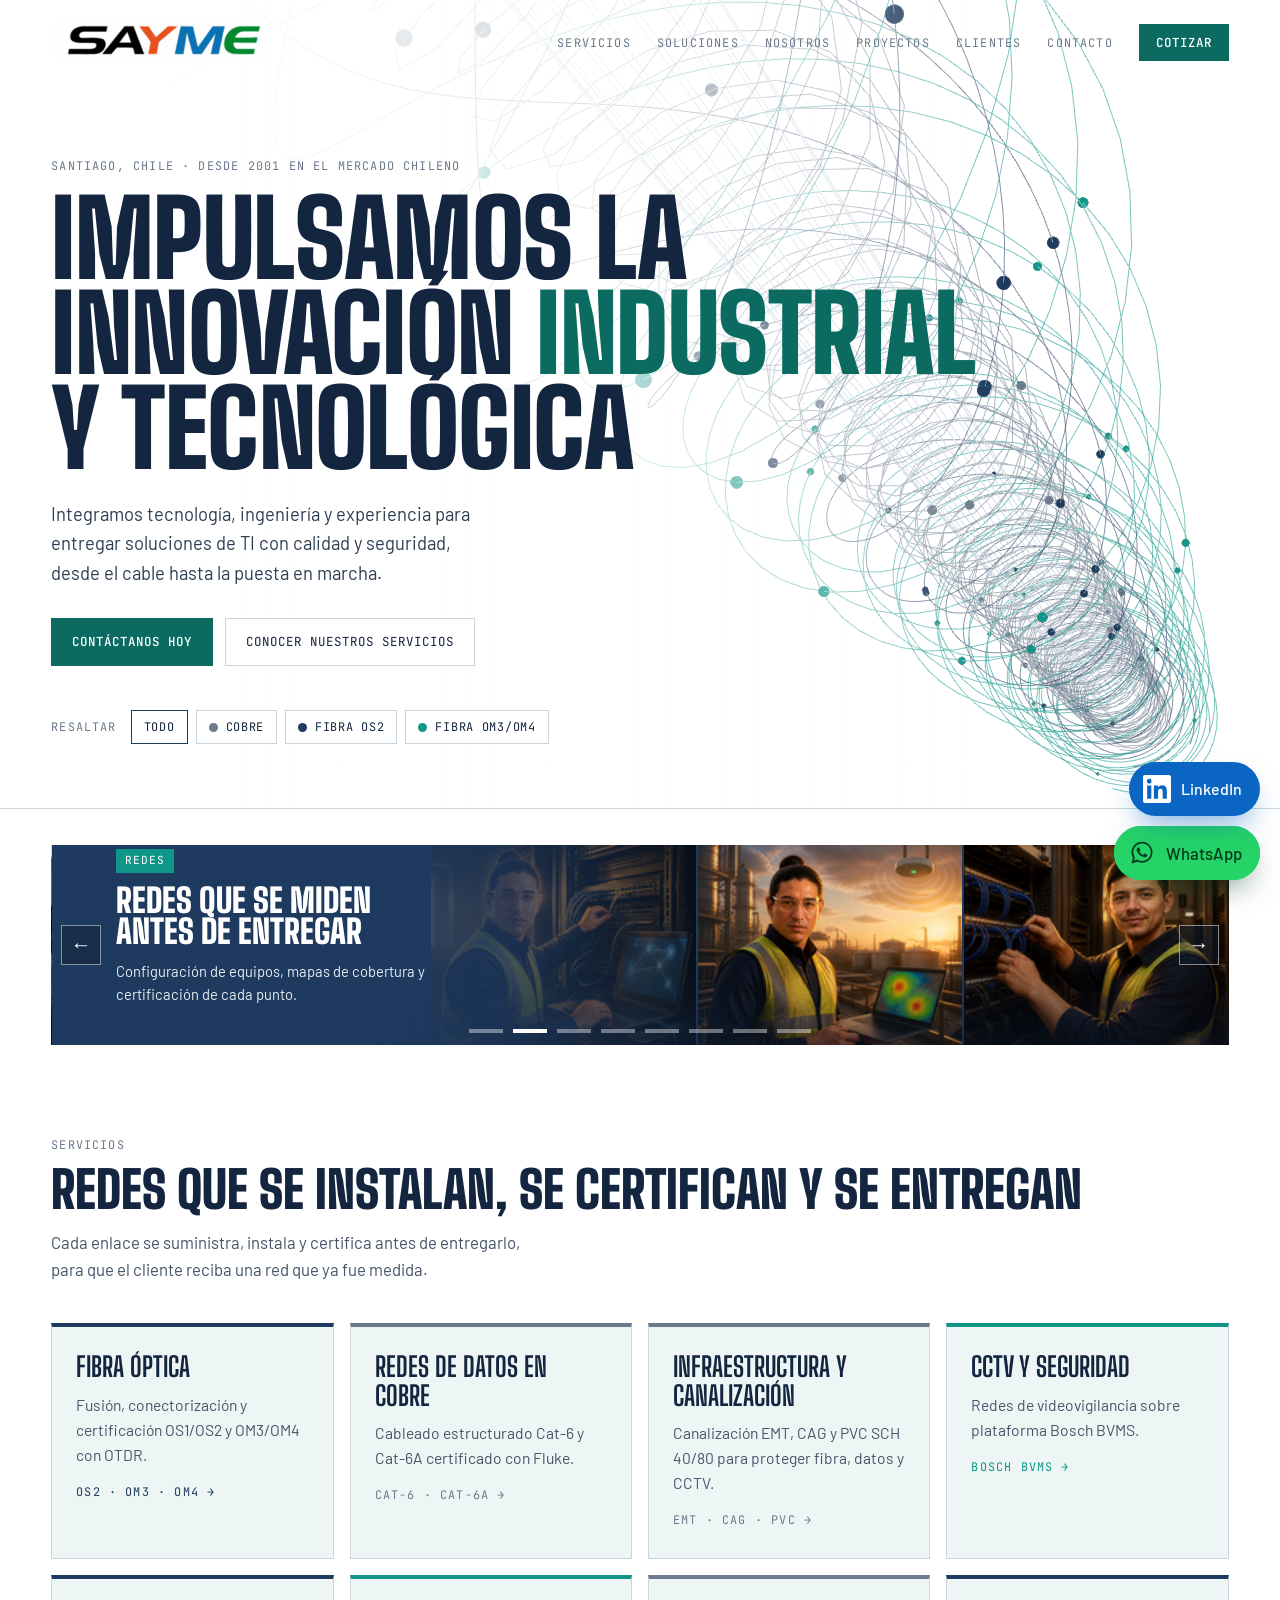
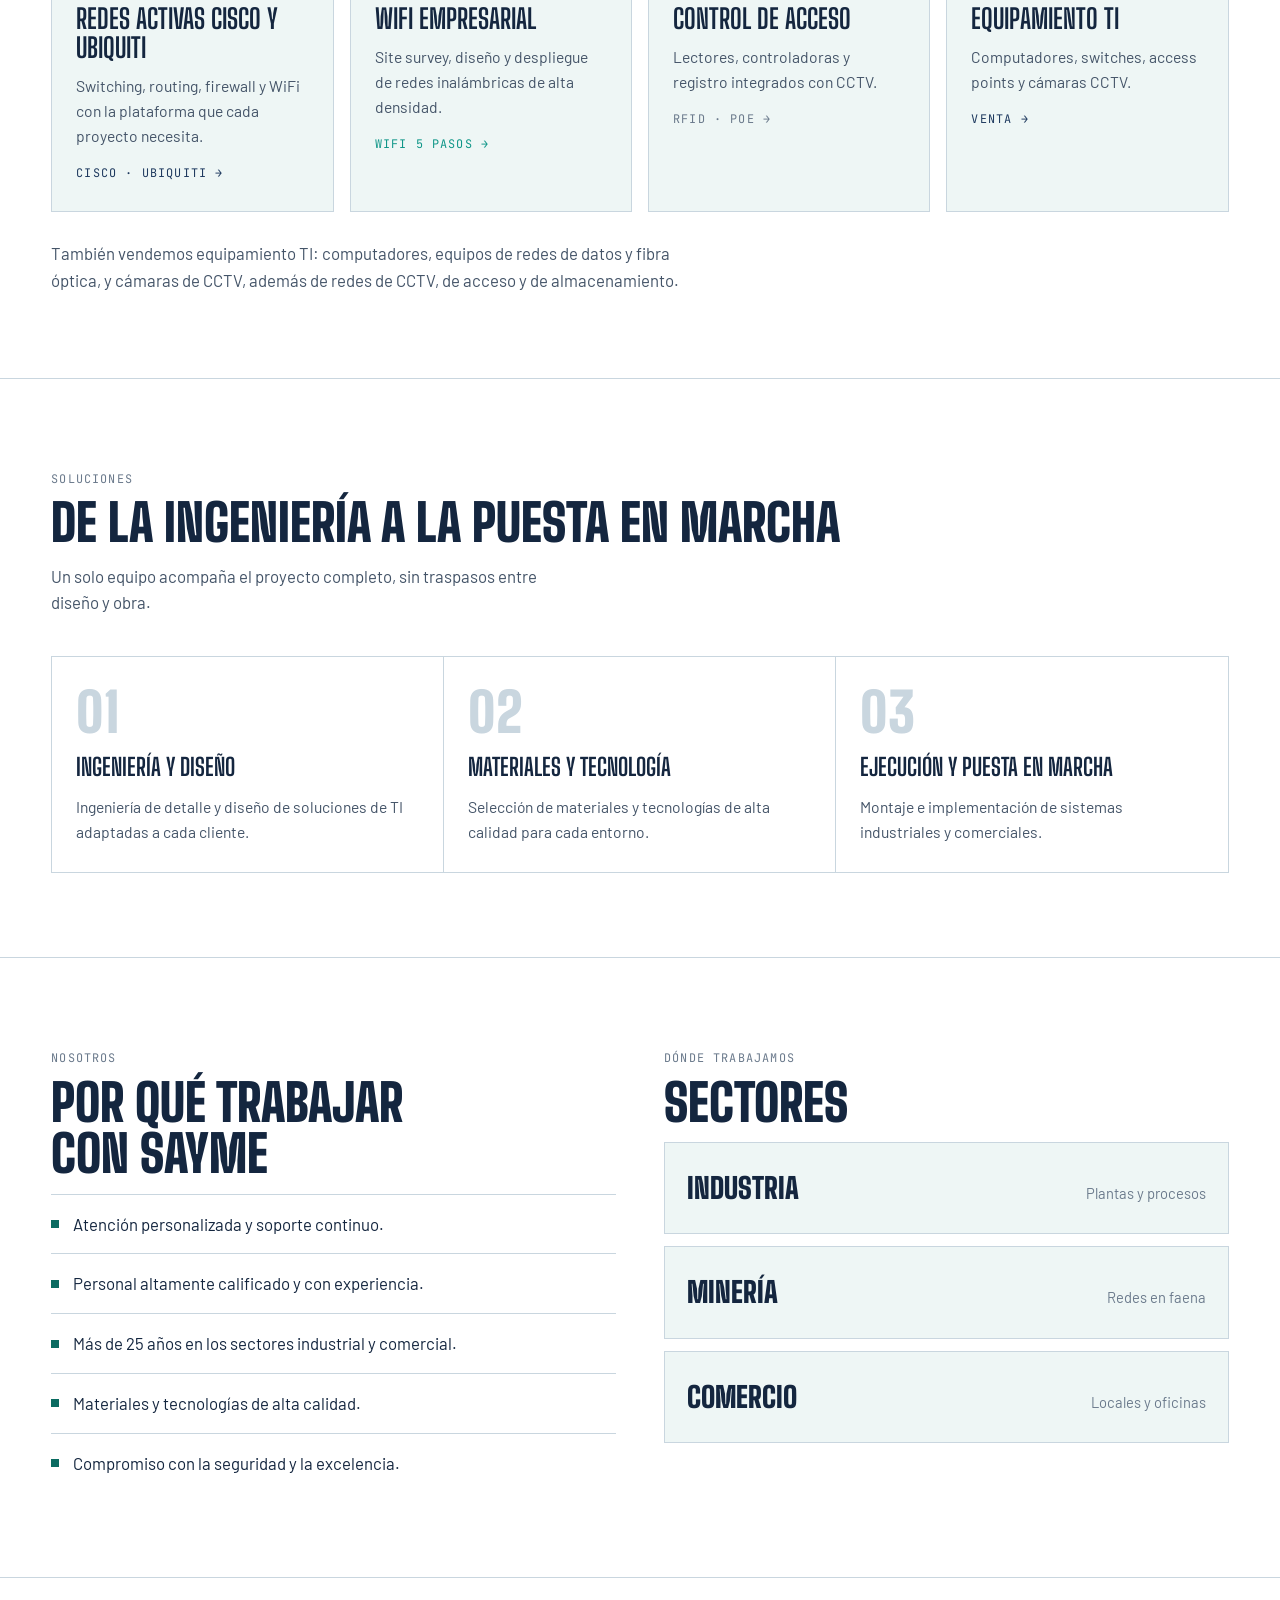
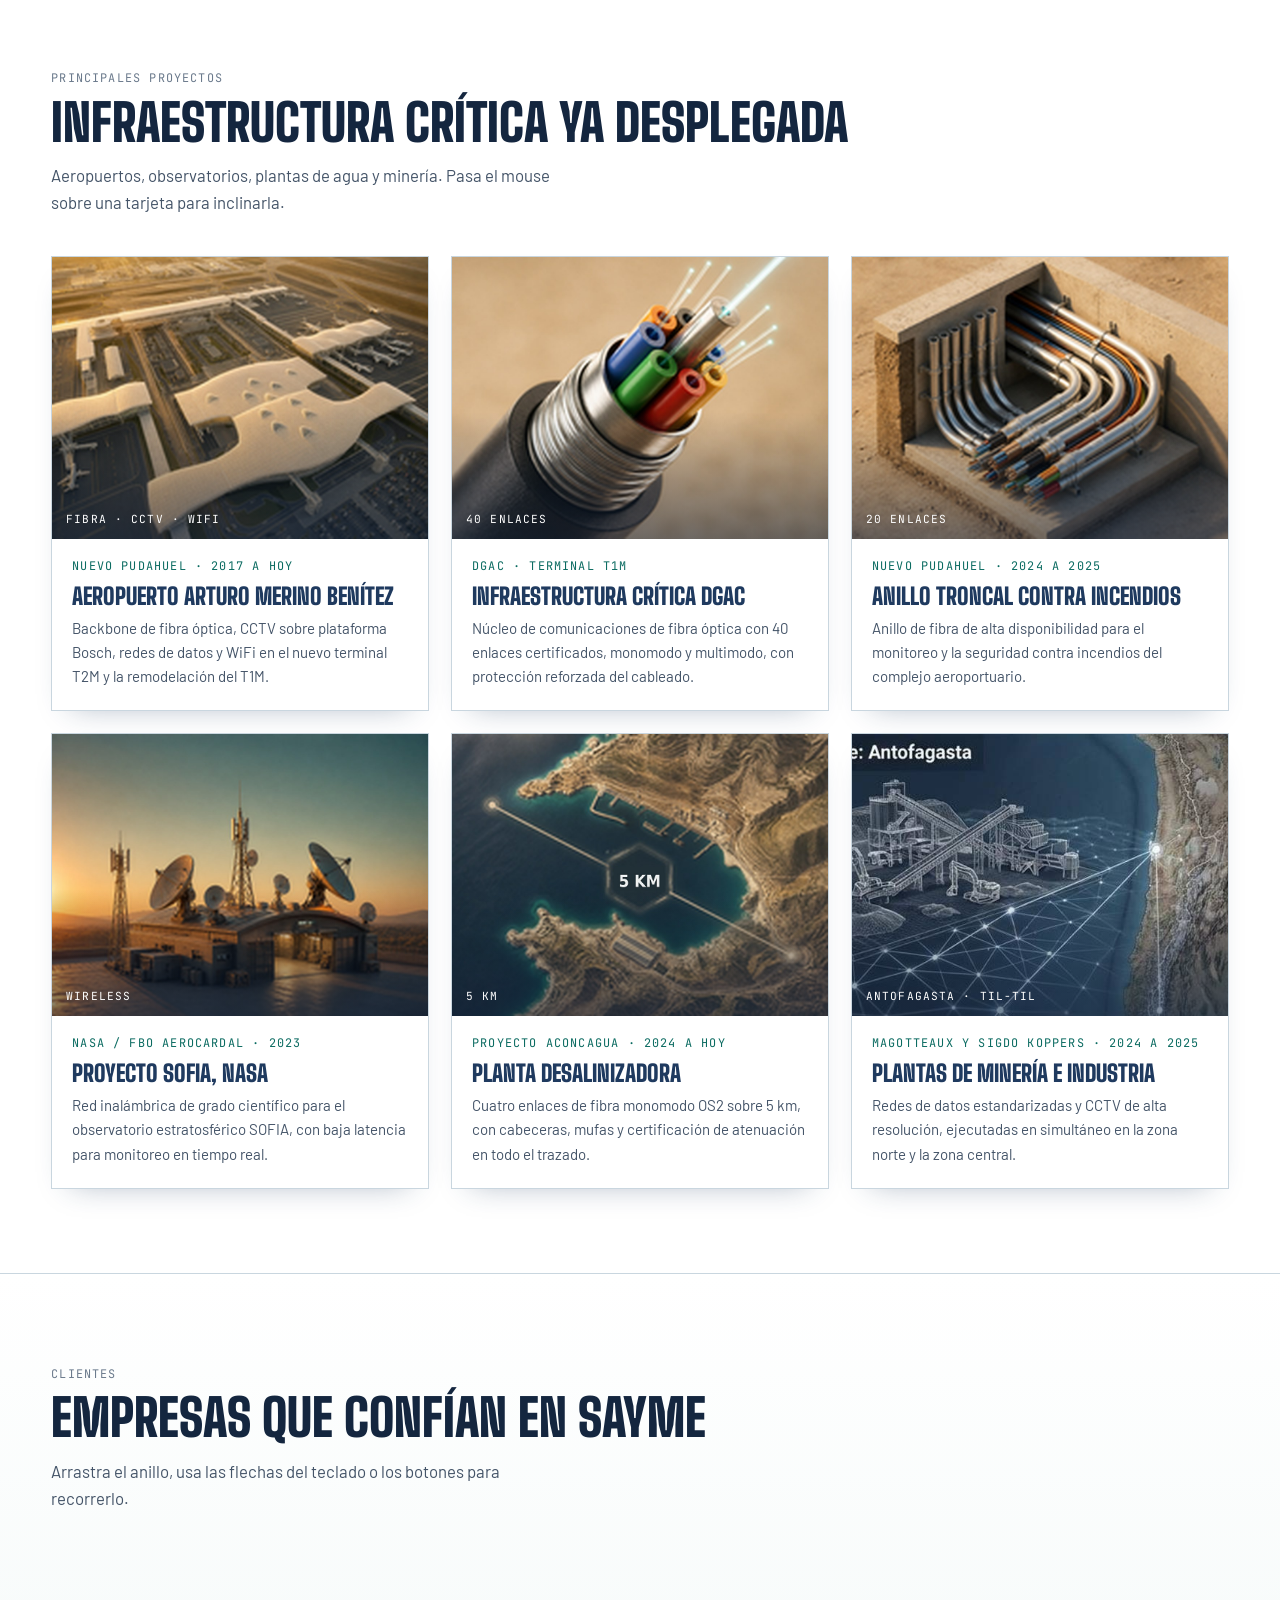
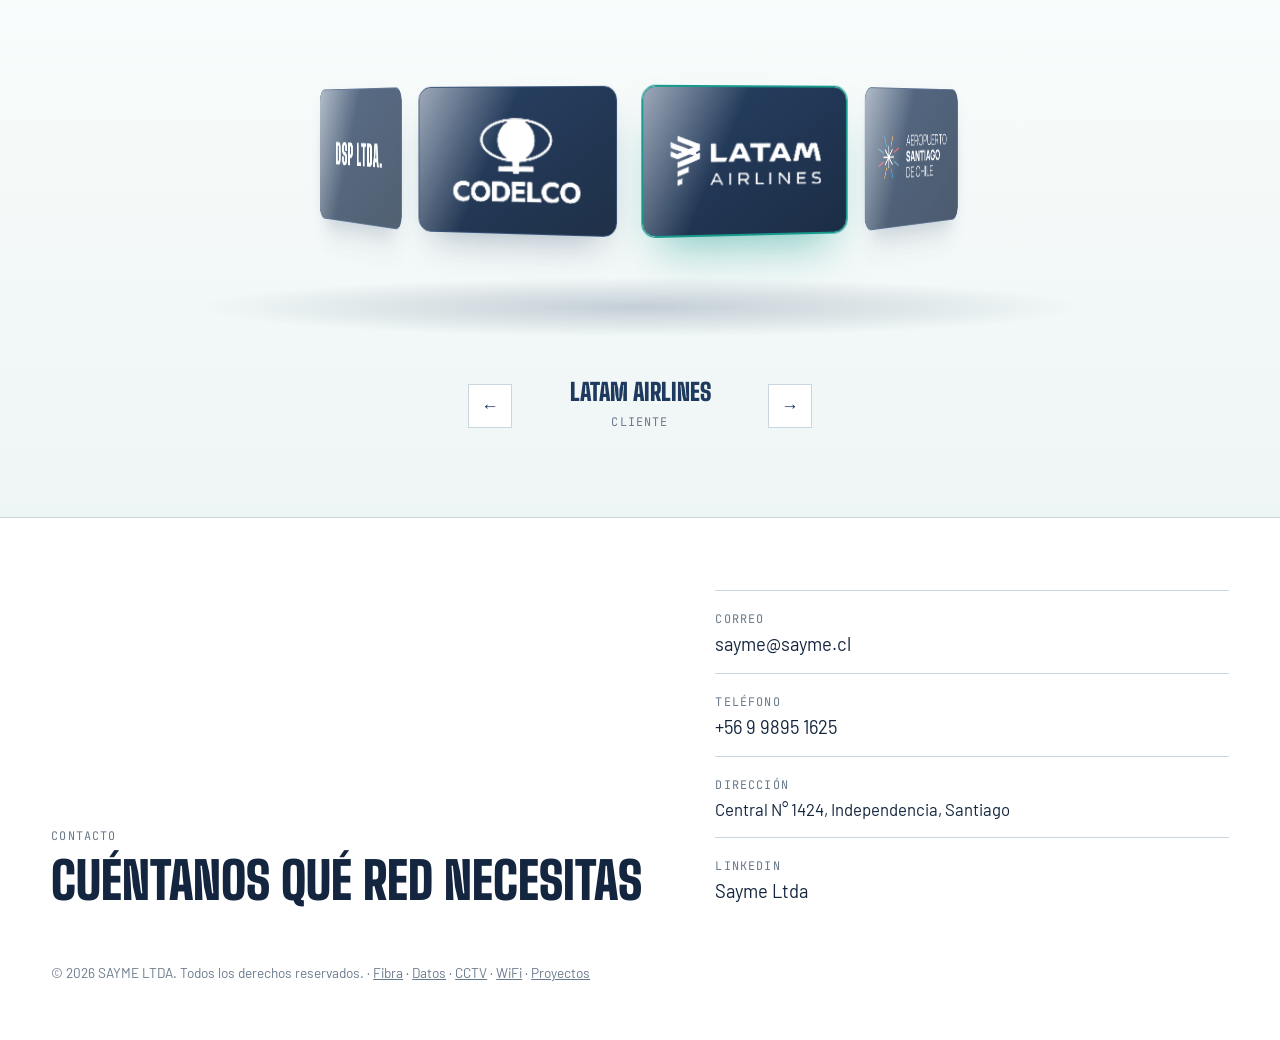
==== commit 73bc49d1: "Banner de la portada: 8 diapositivas con escenas del equipo (3 fotos por diapositiva) Co-Authored-By" ====
--- a/index.html
+++ b/index.html
@@ -178,6 +178,11 @@
 .bn-dots{position:absolute;z-index:3;bottom:12px;left:0;right:0;display:flex;justify-content:center;gap:10px}
 .bn-dots button{width:34px;height:4px;border:0;padding:0;background:rgba(255,255,255,.4);cursor:pointer}
 .bn-dots button.on{background:#fff}
+.bn-pics{position:absolute;top:0;bottom:0;right:0;width:68%;display:flex}
+.bn-pics img{flex:1 1 0;min-width:0;height:100%;object-fit:cover;display:block;border-left:2px solid var(--navy)}
+.bn-slide .bn-shade{background:linear-gradient(90deg,var(--navy) 0%,var(--navy) 26%,rgba(31,58,95,.82) 38%,rgba(31,58,95,0) 62%),linear-gradient(0deg,rgba(14,29,50,.45),rgba(14,29,50,0) 40%)}
+.bn-pics+.bn-shade+.bn-text>*{max-width:34%}
+@media (max-width:900px){.bn-pics{width:100%}.bn-pics img:nth-child(n+2){display:none}.bn-slide{height:300px}.bn-slide .bn-shade{background:linear-gradient(0deg,rgba(14,29,50,.92) 0%,rgba(14,29,50,.55) 55%,rgba(14,29,50,0) 100%)}.bn-pics+.bn-shade+.bn-text>*{max-width:100%}.bn-text{padding-left:24px;padding-right:24px}}
 @media (max-width:700px){.bn-nav{display:none}.bn-slide{height:300px}}
 @media (prefers-reduced-motion:reduce){.bn-track{scroll-behavior:auto}}
 
@@ -221,12 +226,17 @@
   </div>
 </header>
 
-<!-- Banner de novedades (textos y fotos de EJEMPLO, para validar la visual) -->
+<!-- Banner de novedades: 8 diapositivas con escenas del equipo (ilustraciones), 3 fotos por diapositiva -->
 <section class="banner" id="banner" aria-roledescription="carrusel" aria-label="Novedades de SAYME"><div class="bn-track">
-<article class="bn-slide" aria-label="1 de 3"><img src="assets/img/home/img05.jpg" alt="Estación de telecomunicaciones"><div class="bn-shade"></div><div class="bn-text wrap"><span class="nbadge">Novedad</span><h2>Aquí van las novedades de SAYME</h2><p>Un espacio para compartir noticias, proyectos y avisos importantes.</p></div></article>
-<article class="bn-slide" aria-label="2 de 3"><img src="assets/img/home/img04.jpg" alt="Canalización de cables"><div class="bn-shade"></div><div class="bn-text wrap"><span class="nbadge">Equipo</span><h2>Conoce al equipo</h2><p>Aquí irá la foto del equipo y de las personas que hacen posible cada proyecto.</p></div></article>
-<article class="bn-slide" aria-label="3 de 3"><img src="assets/img/home/img03.jpg" alt="Cable de fibra óptica"><div class="bn-shade"></div><div class="bn-text wrap"><span class="nbadge">Dato curioso</span><h2>¿Sabías que?</h2><p>La fibra óptica transmite los datos como pulsos de luz.</p></div></article>
-</div><button class="bn-nav bn-prev" type="button" aria-label="Anterior">&larr;</button><button class="bn-nav bn-next" type="button" aria-label="Siguiente">&rarr;</button><div class="bn-dots"><button type="button" aria-label="Ir a la diapositiva 1"></button><button type="button" aria-label="Ir a la diapositiva 2"></button><button type="button" aria-label="Ir a la diapositiva 3"></button></div></section>
+<article class="bn-slide" aria-label="1 de 8"><div class="bn-pics"><img src="assets/img/equipo/e47.png" alt="Escena de trabajo en terreno del equipo SAYME" loading="lazy"><img src="assets/img/equipo/e26.png" alt="Escena de trabajo en terreno del equipo SAYME" loading="lazy"><img src="assets/img/equipo/e37.png" alt="Escena de trabajo en terreno del equipo SAYME" loading="lazy"></div><div class="bn-shade"></div><div class="bn-text wrap"><span class="nbadge">Equipo</span><h2>Así trabajamos en terreno</h2><p>Levantamiento de proyecto, planos y coordinación de cuadrillas en cada obra.</p></div></article>
+<article class="bn-slide" aria-label="2 de 8"><div class="bn-pics"><img src="assets/img/equipo/e40.png" alt="Escena de trabajo en terreno del equipo SAYME" loading="lazy"><img src="assets/img/equipo/e29.png" alt="Escena de trabajo en terreno del equipo SAYME" loading="lazy"><img src="assets/img/equipo/e31.png" alt="Escena de trabajo en terreno del equipo SAYME" loading="lazy"></div><div class="bn-shade"></div><div class="bn-text wrap"><span class="nbadge">Redes</span><h2>Redes que se miden antes de entregar</h2><p>Configuración de equipos, mapas de cobertura y certificación de cada punto.</p></div></article>
+<article class="bn-slide" aria-label="3 de 8"><div class="bn-pics"><img src="assets/img/equipo/e30.png" alt="Escena de trabajo en terreno del equipo SAYME" loading="lazy"><img src="assets/img/equipo/e41.png" alt="Escena de trabajo en terreno del equipo SAYME" loading="lazy"><img src="assets/img/equipo/e42.png" alt="Escena de trabajo en terreno del equipo SAYME" loading="lazy"></div><div class="bn-shade"></div><div class="bn-text wrap"><span class="nbadge">Fibra óptica</span><h2>Empalmes y mediciones de fibra</h2><p>Fusión, OTDR y certificación de enlaces de cobre y fibra.</p></div></article>
+<article class="bn-slide" aria-label="4 de 8"><div class="bn-pics"><img src="assets/img/equipo/e32.png" alt="Escena de trabajo en terreno del equipo SAYME" loading="lazy"><img src="assets/img/equipo/e43.png" alt="Escena de trabajo en terreno del equipo SAYME" loading="lazy"><img src="assets/img/equipo/e45.png" alt="Escena de trabajo en terreno del equipo SAYME" loading="lazy"></div><div class="bn-shade"></div><div class="bn-text wrap"><span class="nbadge">Seguridad</span><h2>CCTV y control de acceso físico</h2><p>Cámaras, lectores y controladoras instaladas y probadas en terreno.</p></div></article>
+<article class="bn-slide" aria-label="5 de 8"><div class="bn-pics"><img src="assets/img/equipo/e28.png" alt="Escena de trabajo en terreno del equipo SAYME" loading="lazy"><img src="assets/img/equipo/e39.png" alt="Escena de trabajo en terreno del equipo SAYME" loading="lazy"><img src="assets/img/equipo/e38.png" alt="Escena de trabajo en terreno del equipo SAYME" loading="lazy"></div><div class="bn-shade"></div><div class="bn-text wrap"><span class="nbadge">Prevención</span><h2>Seguridad primero, en cada jornada</h2><p>Supervisión, charlas de inicio de turno y trabajo en terreno con prevención de riesgos.</p></div></article>
+<article class="bn-slide" aria-label="6 de 8"><div class="bn-pics"><img src="assets/img/equipo/e27.png" alt="Escena de trabajo en terreno del equipo SAYME" loading="lazy"><img src="assets/img/equipo/e33.png" alt="Escena de trabajo en terreno del equipo SAYME" loading="lazy"><img src="assets/img/equipo/e44.png" alt="Escena de trabajo en terreno del equipo SAYME" loading="lazy"></div><div class="bn-shade"></div><div class="bn-text wrap"><span class="nbadge">Canalización</span><h2>Infraestructura que sostiene la red</h2><p>Bandejas portacables, ductos y cámaras de registro, bien ejecutados.</p></div></article>
+<article class="bn-slide" aria-label="7 de 8"><div class="bn-pics"><img src="assets/img/equipo/e25.png" alt="Escena de trabajo en terreno del equipo SAYME" loading="lazy"><img src="assets/img/equipo/e36.png" alt="Escena de trabajo en terreno del equipo SAYME" loading="lazy"><img src="assets/img/equipo/e34.png" alt="Escena de trabajo en terreno del equipo SAYME" loading="lazy"></div><div class="bn-shade"></div><div class="bn-text wrap"><span class="nbadge">Gestión</span><h2>Del plano a la propuesta</h2><p>Ingeniería, coordinación comercial y presentación de soluciones a clientes.</p></div></article>
+<article class="bn-slide" aria-label="8 de 8"><div class="bn-pics"><img src="assets/img/equipo/e35.png" alt="Escena de trabajo en terreno del equipo SAYME" loading="lazy"><img src="assets/img/equipo/e46.png" alt="Escena de trabajo en terreno del equipo SAYME" loading="lazy"></div><div class="bn-shade"></div><div class="bn-text wrap"><span class="nbadge">Equipo</span><h2>Conoce a las personas de SAYME</h2><p>Técnicos e ingenieros que hacen posible cada proyecto.</p></div></article>
+</div><button class="bn-nav bn-prev" type="button" aria-label="Anterior">&larr;</button><button class="bn-nav bn-next" type="button" aria-label="Siguiente">&rarr;</button><div class="bn-dots"><button type="button" aria-label="Ir a la diapositiva 1"></button><button type="button" aria-label="Ir a la diapositiva 2"></button><button type="button" aria-label="Ir a la diapositiva 3"></button><button type="button" aria-label="Ir a la diapositiva 4"></button><button type="button" aria-label="Ir a la diapositiva 5"></button><button type="button" aria-label="Ir a la diapositiva 6"></button><button type="button" aria-label="Ir a la diapositiva 7"></button><button type="button" aria-label="Ir a la diapositiva 8"></button></div></section>
 
 <section class="blk" id="servicios">
   <div class="wrap">
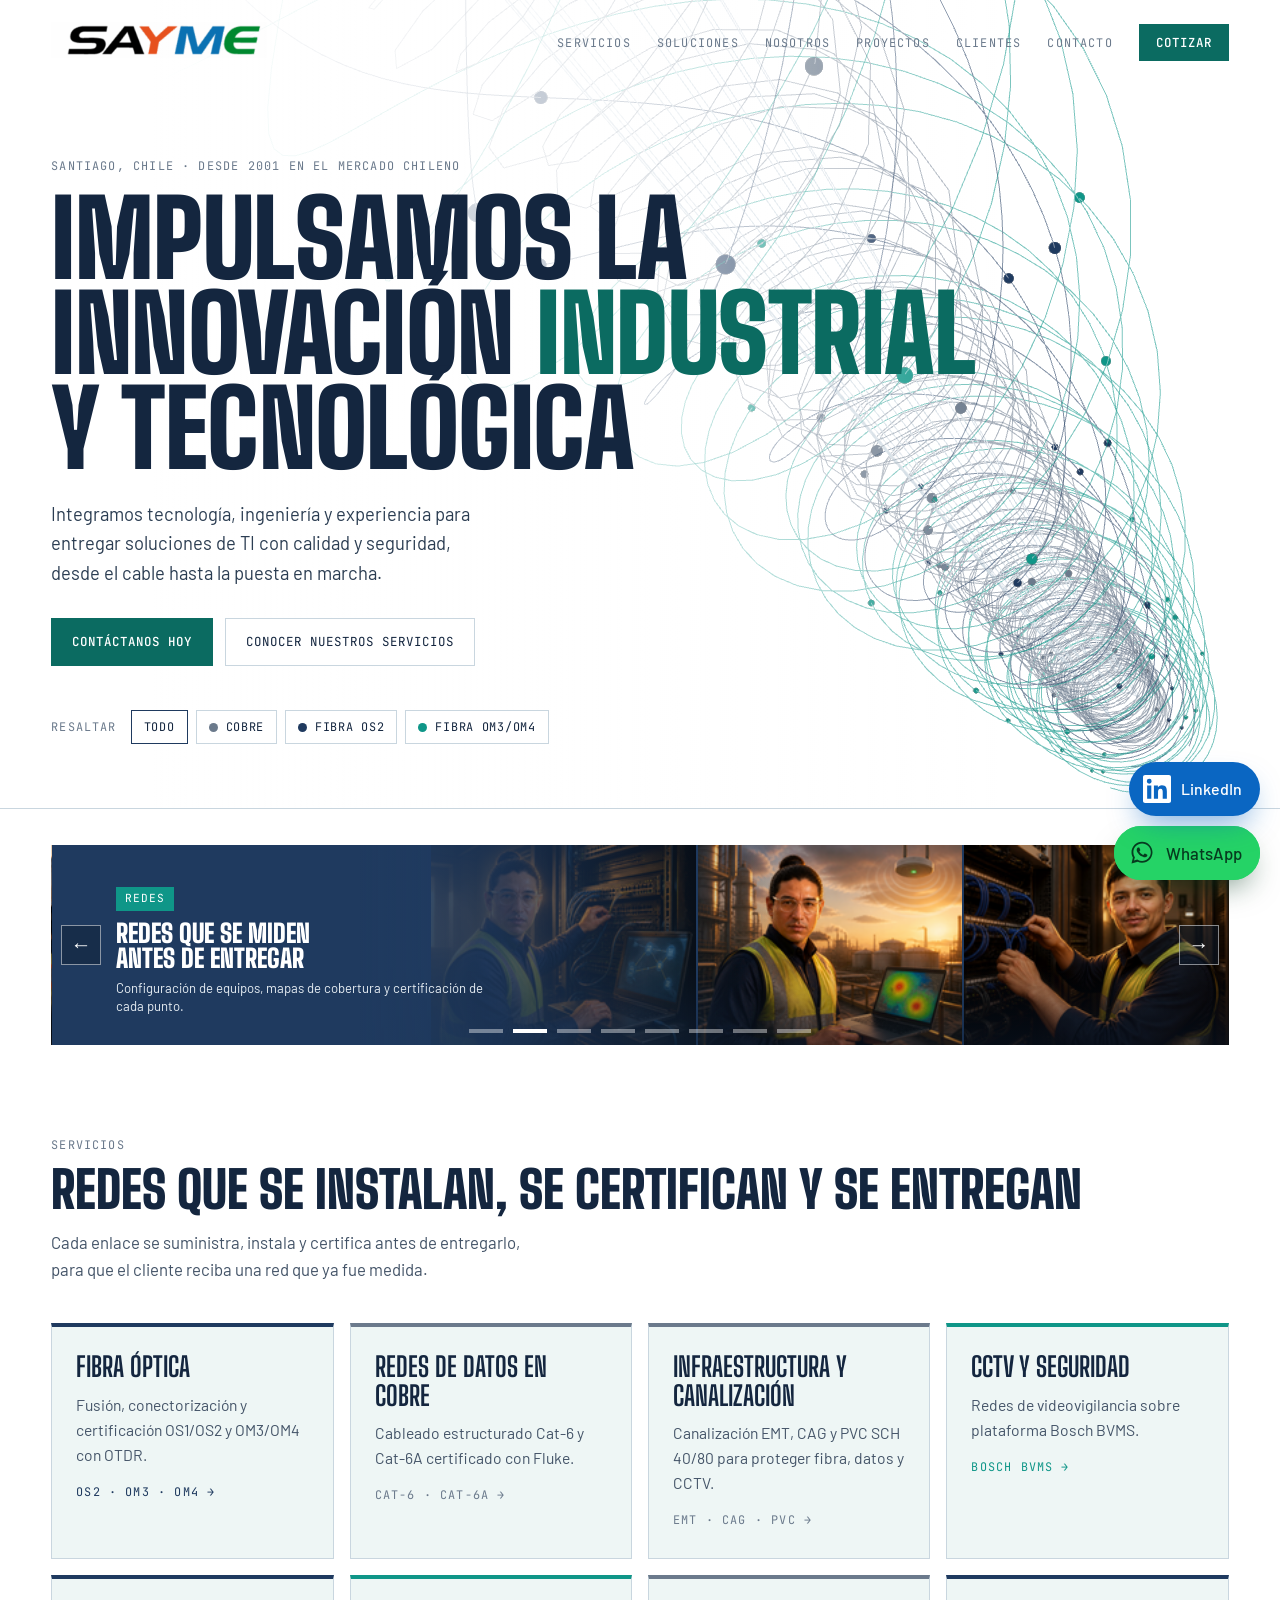
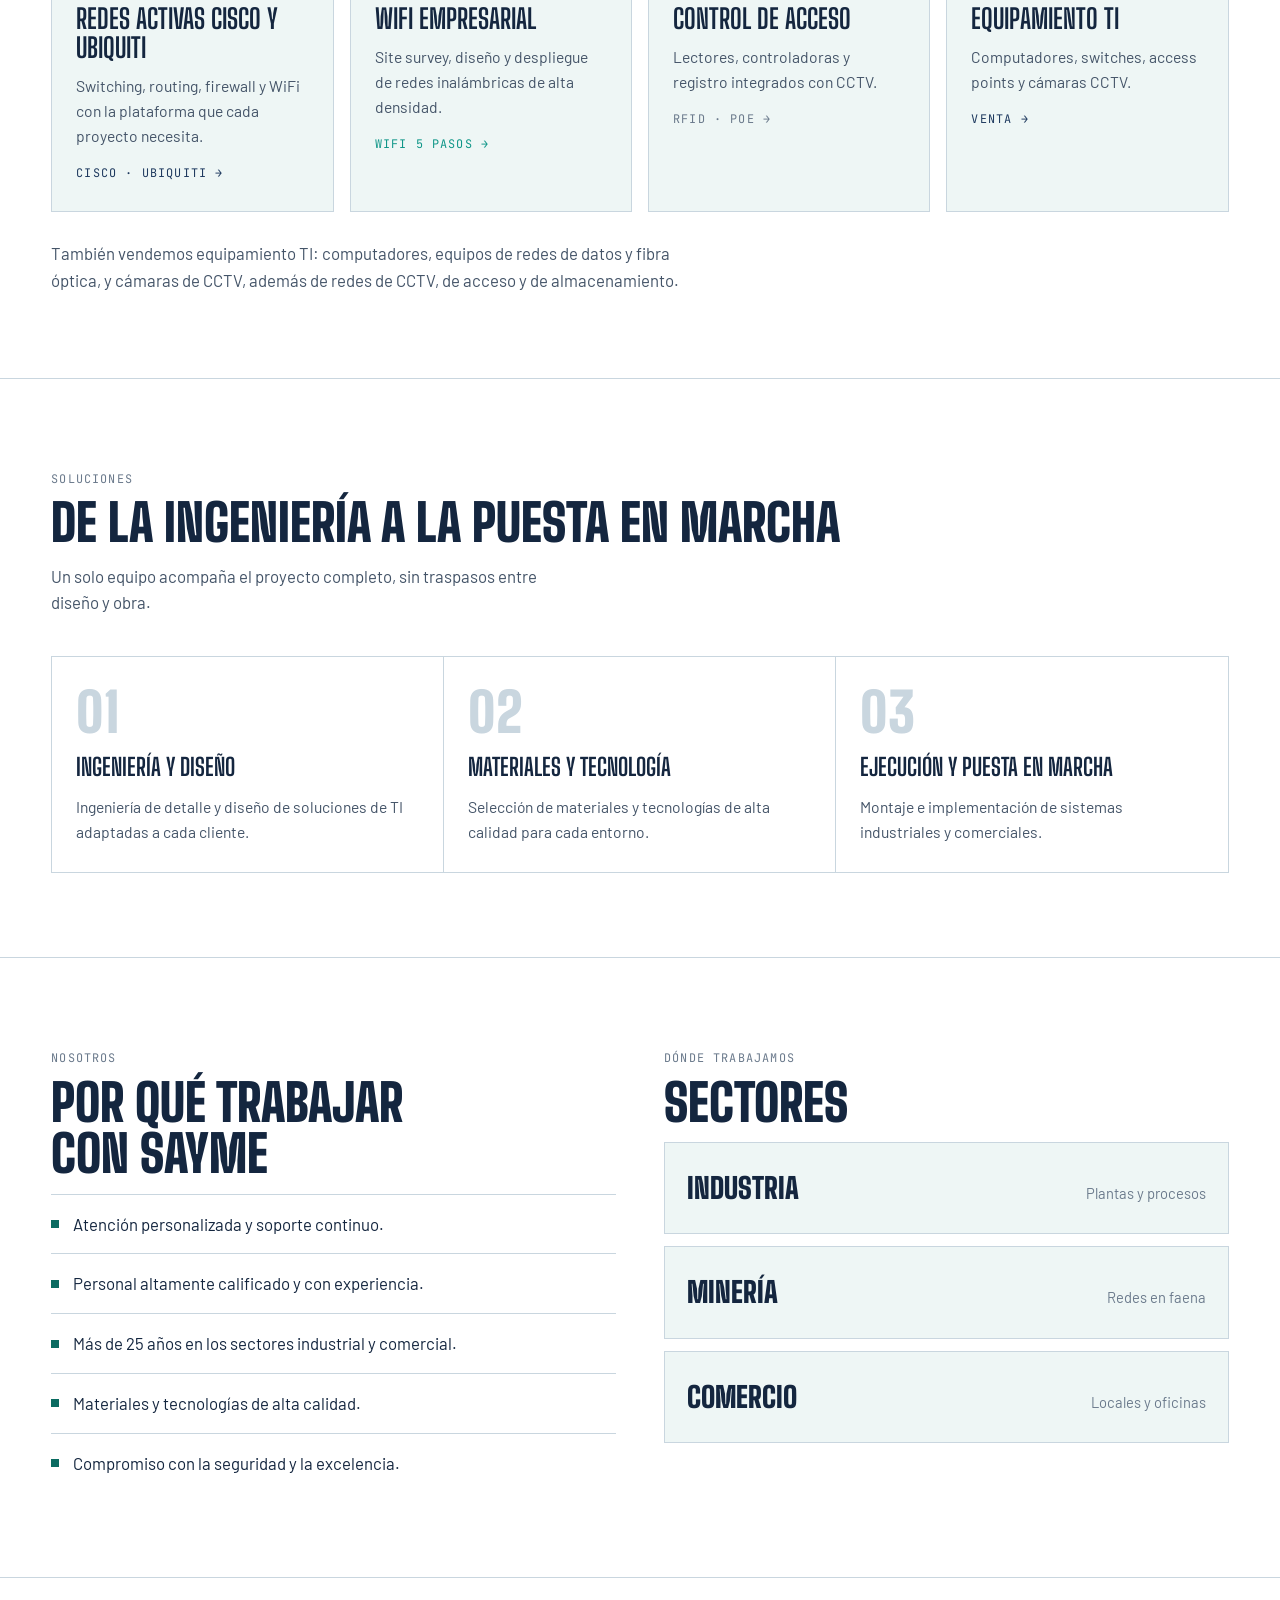
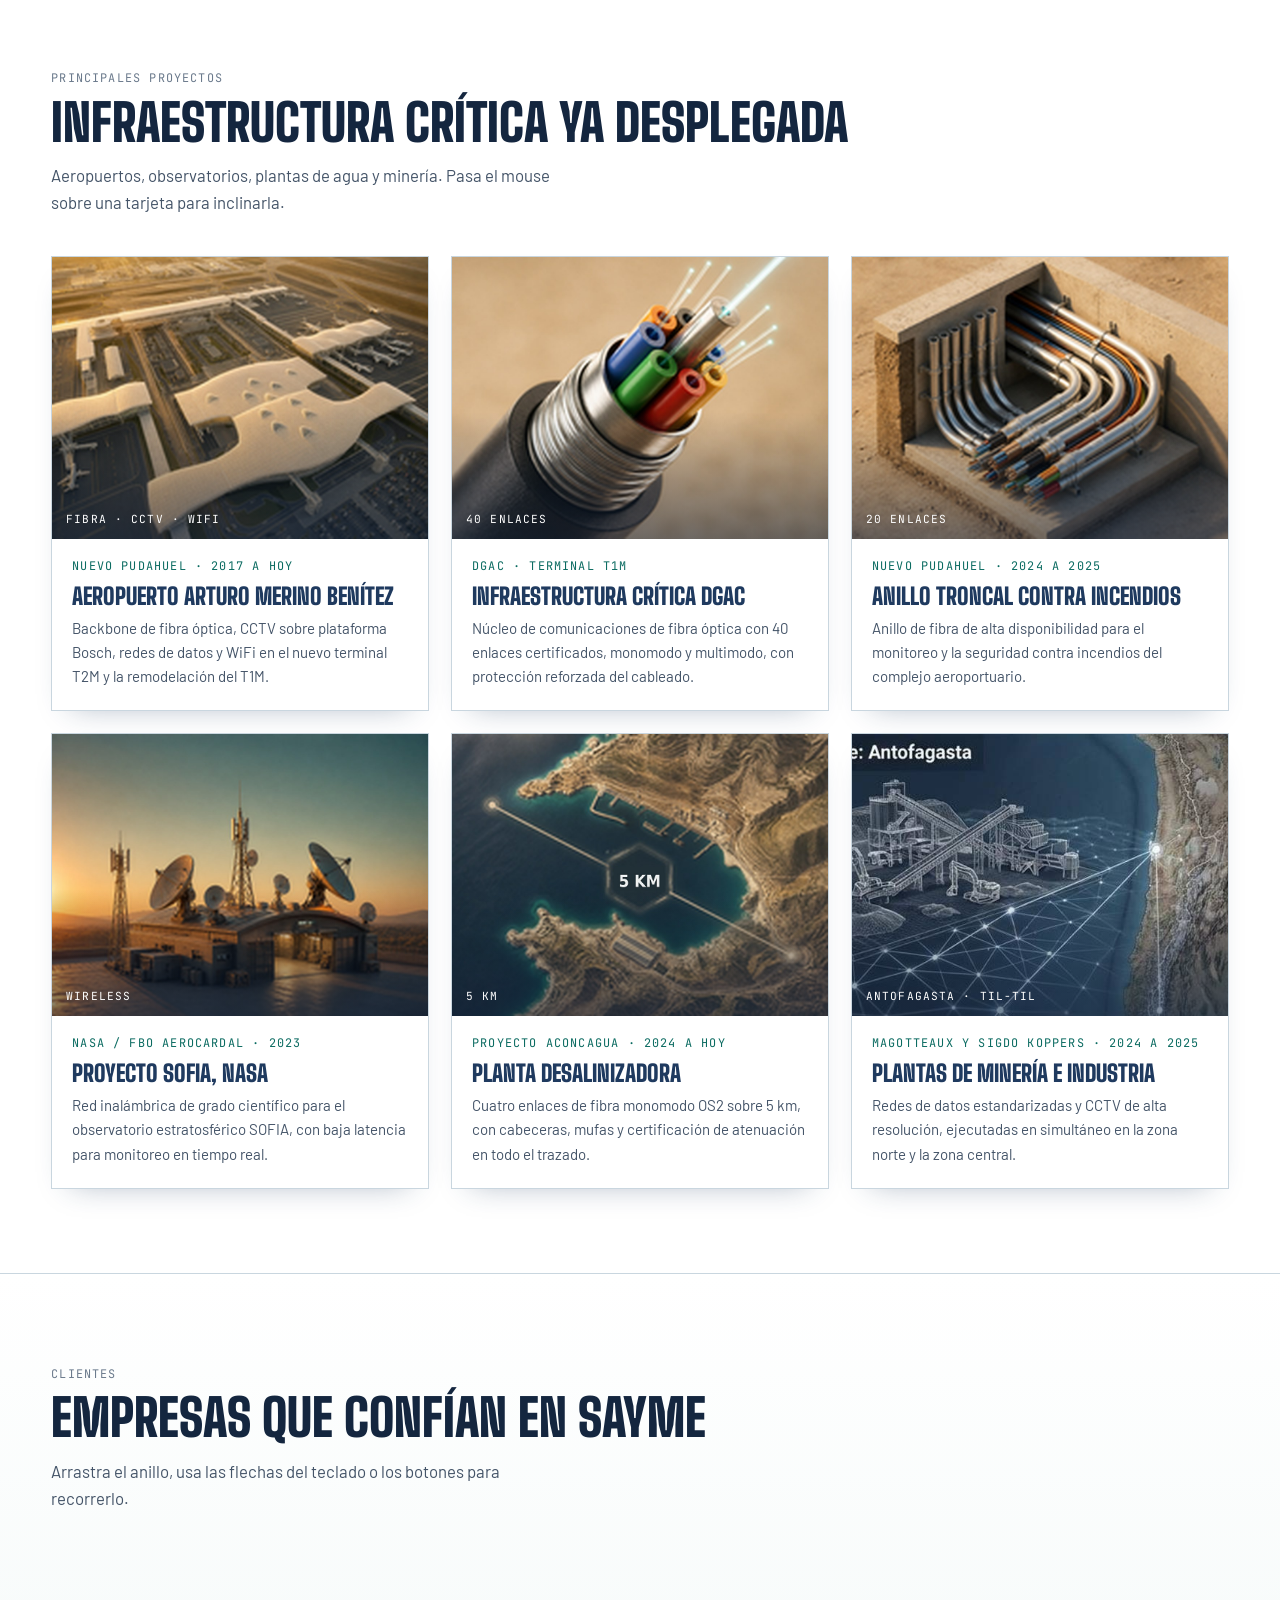
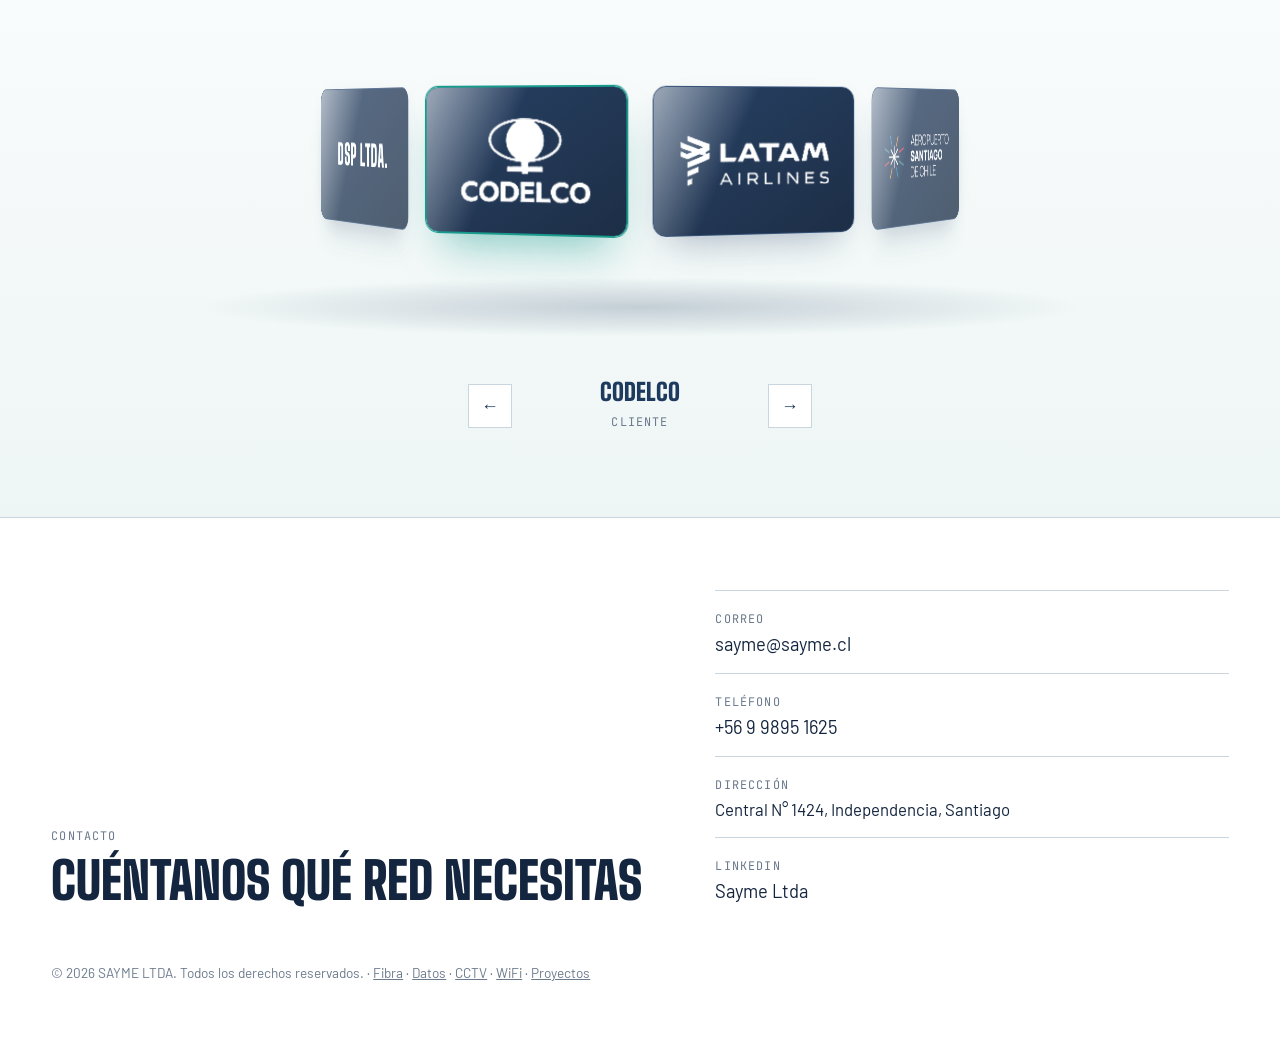
==== commit 254ddd3d: "Banner: textos más compactos para que quepan en la altura del banner Co-Authored-By: Claude Sonnet 5" ====
--- a/index.html
+++ b/index.html
@@ -181,8 +181,11 @@
 .bn-pics{position:absolute;top:0;bottom:0;right:0;width:68%;display:flex}
 .bn-pics img{flex:1 1 0;min-width:0;height:100%;object-fit:cover;display:block;border-left:2px solid var(--navy)}
 .bn-slide .bn-shade{background:linear-gradient(90deg,var(--navy) 0%,var(--navy) 26%,rgba(31,58,95,.82) 38%,rgba(31,58,95,0) 62%),linear-gradient(0deg,rgba(14,29,50,.45),rgba(14,29,50,0) 40%)}
-.bn-pics+.bn-shade+.bn-text>*{max-width:34%}
-@media (max-width:900px){.bn-pics{width:100%}.bn-pics img:nth-child(n+2){display:none}.bn-slide{height:300px}.bn-slide .bn-shade{background:linear-gradient(0deg,rgba(14,29,50,.92) 0%,rgba(14,29,50,.55) 55%,rgba(14,29,50,0) 100%)}.bn-pics+.bn-shade+.bn-text>*{max-width:100%}.bn-text{padding-left:24px;padding-right:24px}}
+.bn-pics+.bn-shade+.bn-text{padding-top:16px;padding-bottom:30px;gap:10px}
+.bn-pics+.bn-shade+.bn-text>*{max-width:36%}
+.bn-pics+.bn-shade+.bn-text h2{font-size:clamp(1.3rem,2vw,1.9rem)}
+.bn-pics+.bn-shade+.bn-text p{font-size:clamp(.82rem,.95vw,.95rem);line-height:1.35}
+@media (max-width:900px){.bn-pics{width:100%}.bn-pics img:nth-child(n+2){display:none}.bn-slide{height:300px}.bn-slide .bn-shade{background:linear-gradient(0deg,rgba(14,29,50,.92) 0%,rgba(14,29,50,.55) 55%,rgba(14,29,50,0) 100%)}.bn-pics+.bn-shade+.bn-text>*{max-width:100%}.bn-pics+.bn-shade+.bn-text{padding-top:24px;gap:12px}.bn-pics+.bn-shade+.bn-text h2{font-size:1.6rem}.bn-pics+.bn-shade+.bn-text p{font-size:.95rem}.bn-text{padding-left:24px;padding-right:24px}}
 @media (max-width:700px){.bn-nav{display:none}.bn-slide{height:300px}}
 @media (prefers-reduced-motion:reduce){.bn-track{scroll-behavior:auto}}
 
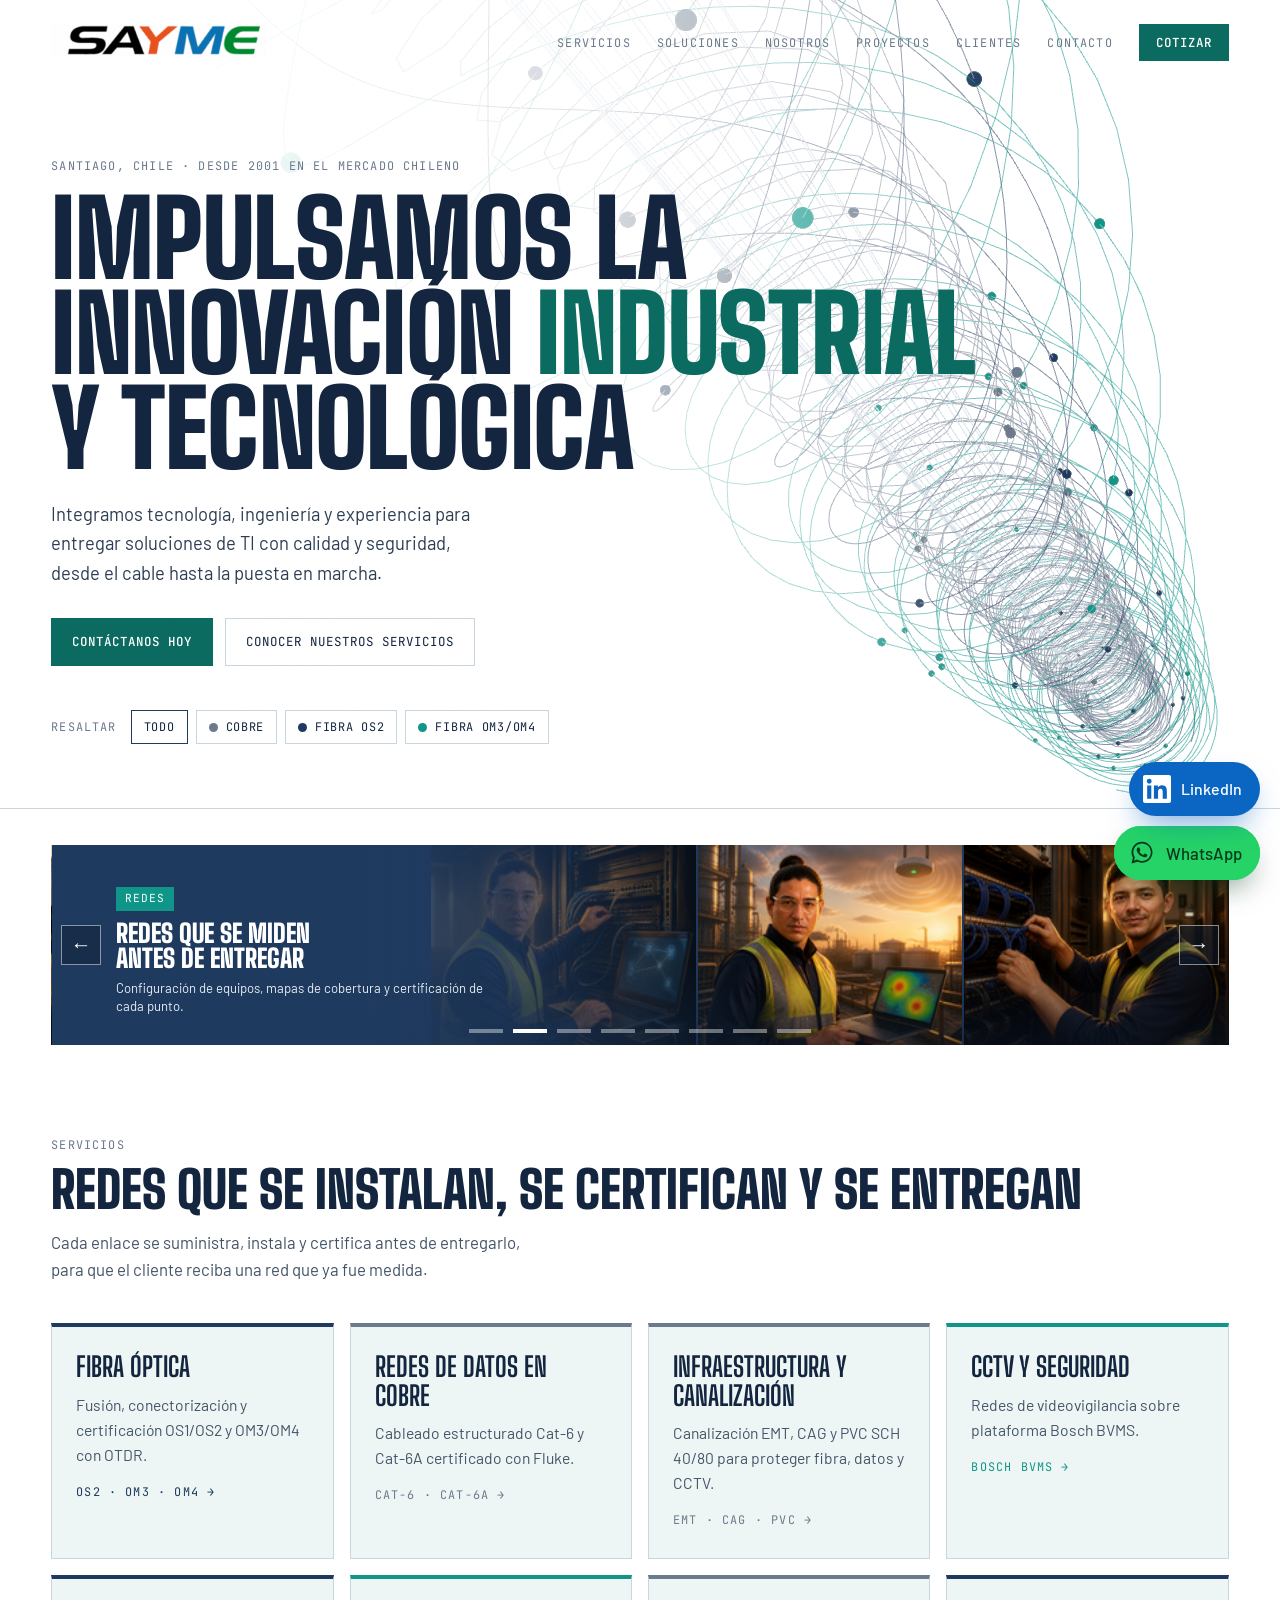
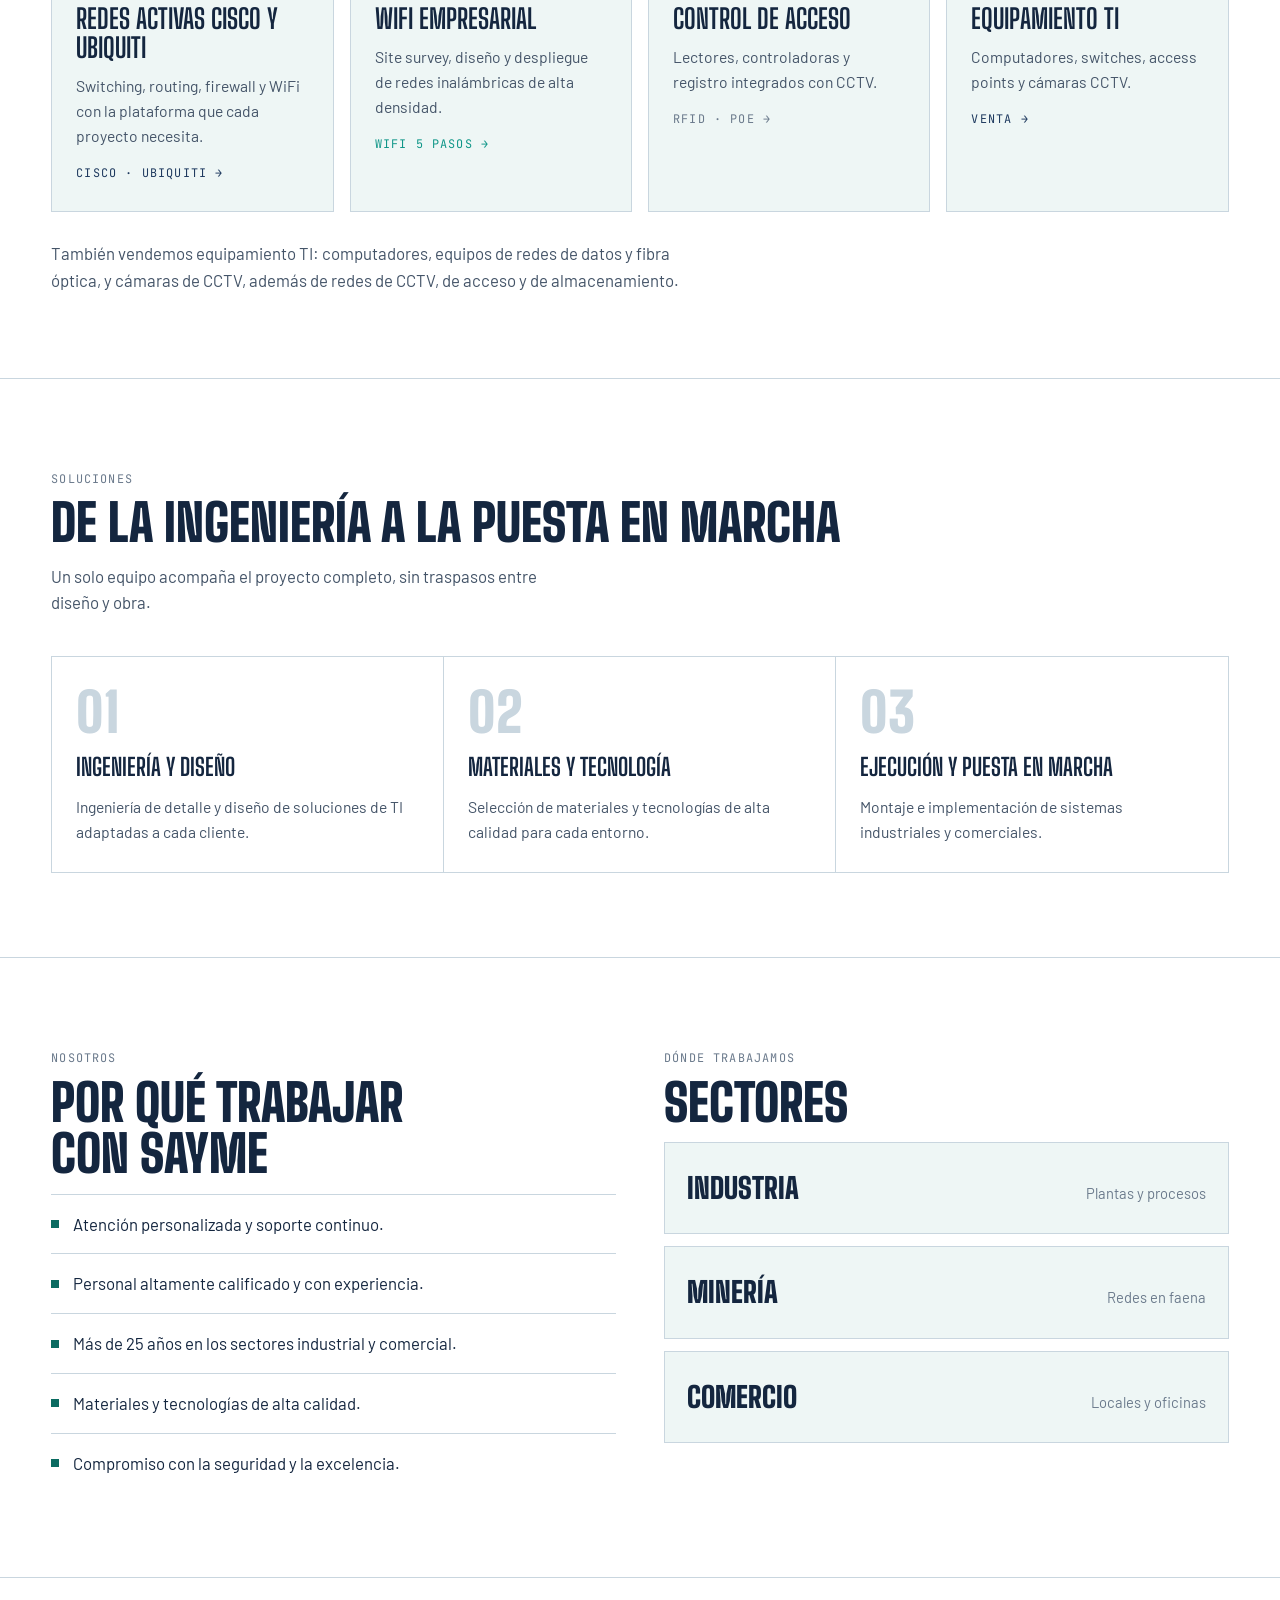
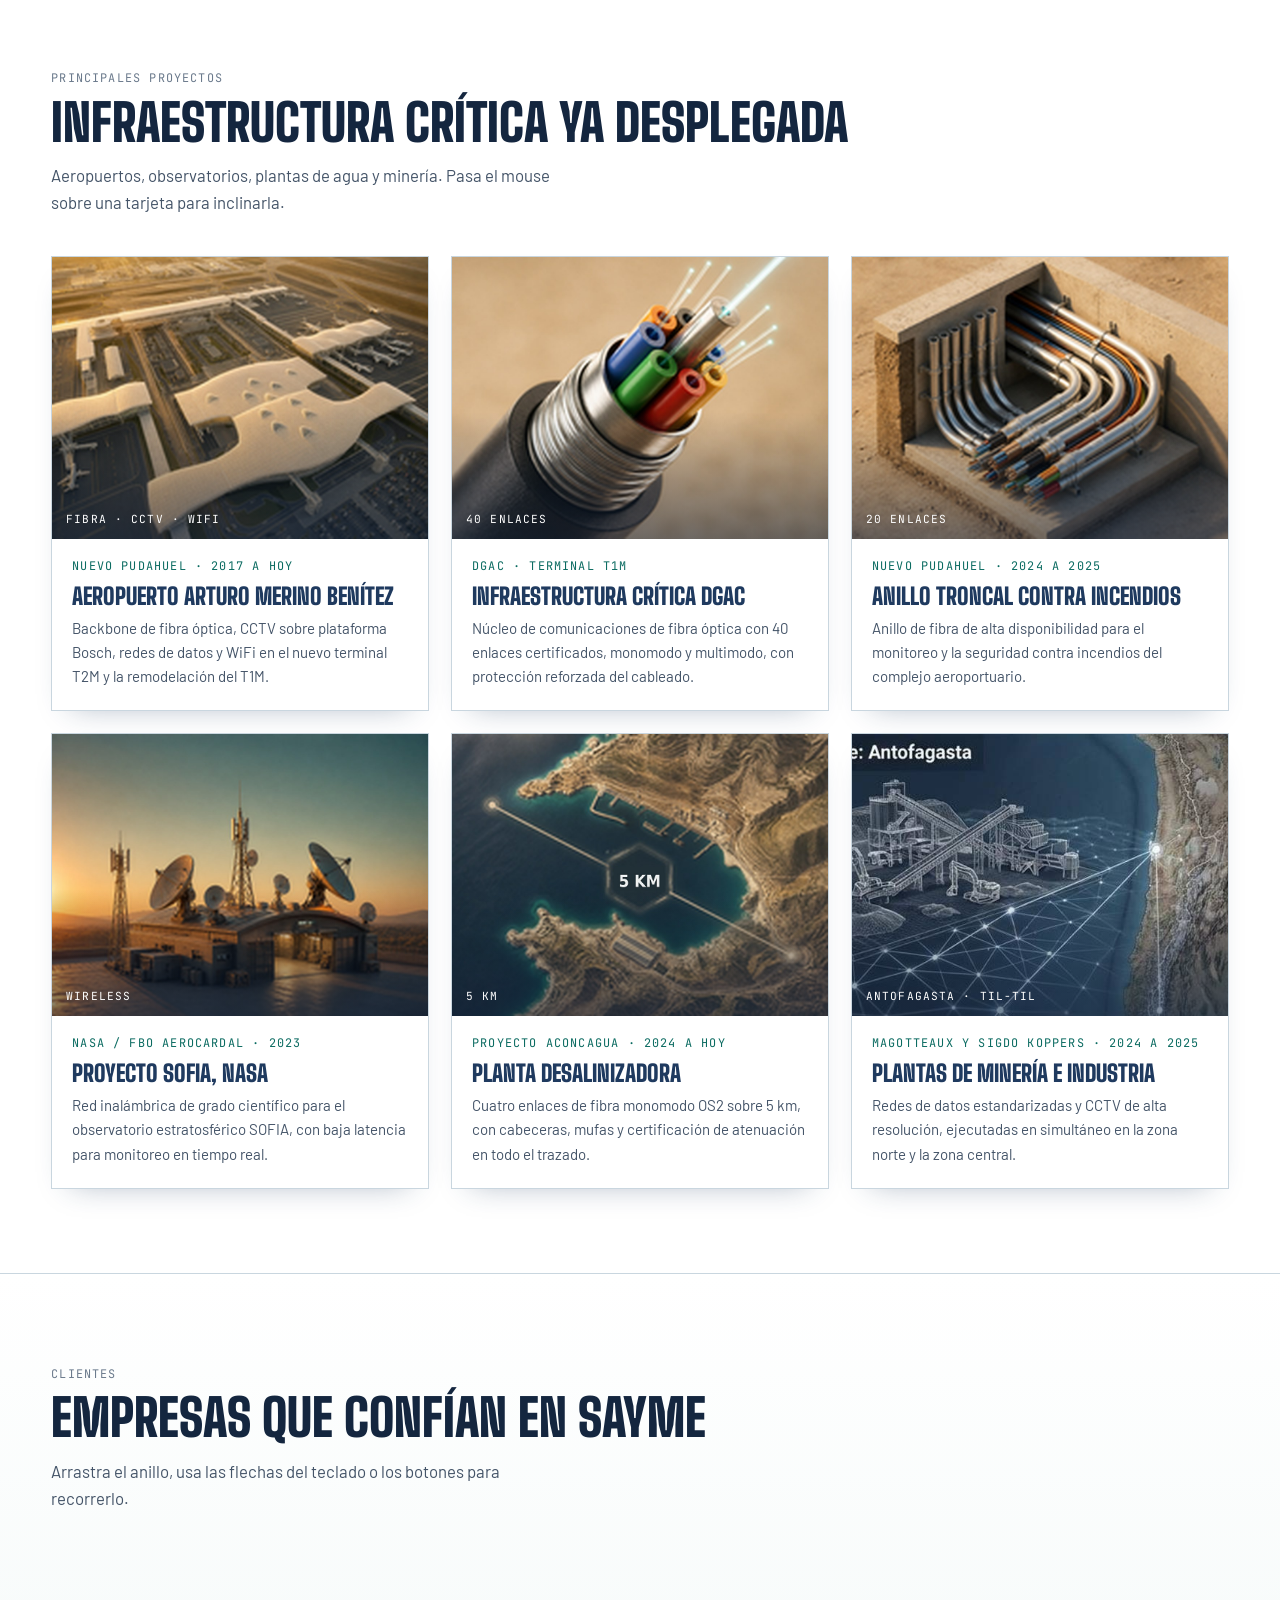
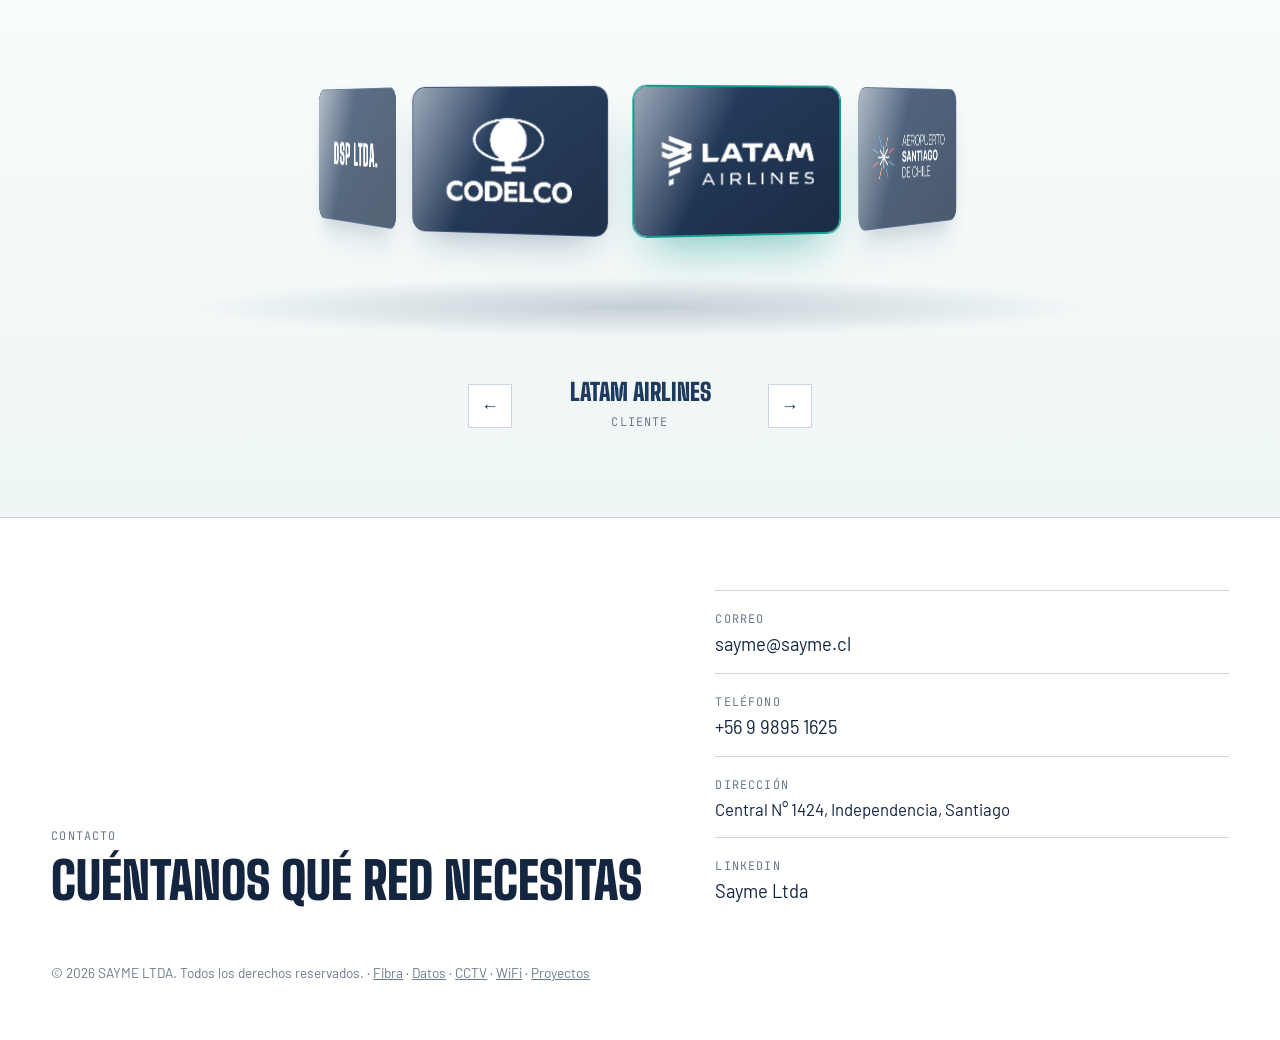
==== commit 62f205ee: "LinkedIn: usar la dirección corta de la página de empresa (company/sayme-ltda) Co-Authored-By: Claud" ====
--- a/index.html
+++ b/index.html
@@ -348,7 +348,7 @@
         <div><span class="mono">Correo</span><br><a href="mailto:sayme@sayme.cl">sayme@sayme.cl</a></div>
         <div><span class="mono">Teléfono</span><br><a href="tel:+56998951625">+56 9 9895 1625</a></div>
         <div><span class="mono">Dirección</span><br>Central N° 1424, Independencia, Santiago</div>
-        <div><span class="mono">LinkedIn</span><br><a data-linkedin href="https://www.linkedin.com/company/145458774/">Sayme Ltda</a></div>
+        <div><span class="mono">LinkedIn</span><br><a data-linkedin href="https://www.linkedin.com/company/sayme-ltda/">Sayme Ltda</a></div>
       </div>
     </div>
     <p class="fine">&copy; 2026 SAYME LTDA. Todos los derechos reservados. · <a href="fibra-optica.html">Fibra</a> · <a href="redes-de-datos.html">Datos</a> · <a href="cctv-seguridad.html">CCTV</a> · <a href="wifi.html">WiFi</a> · <a href="proyectos.html">Proyectos</a></p>
